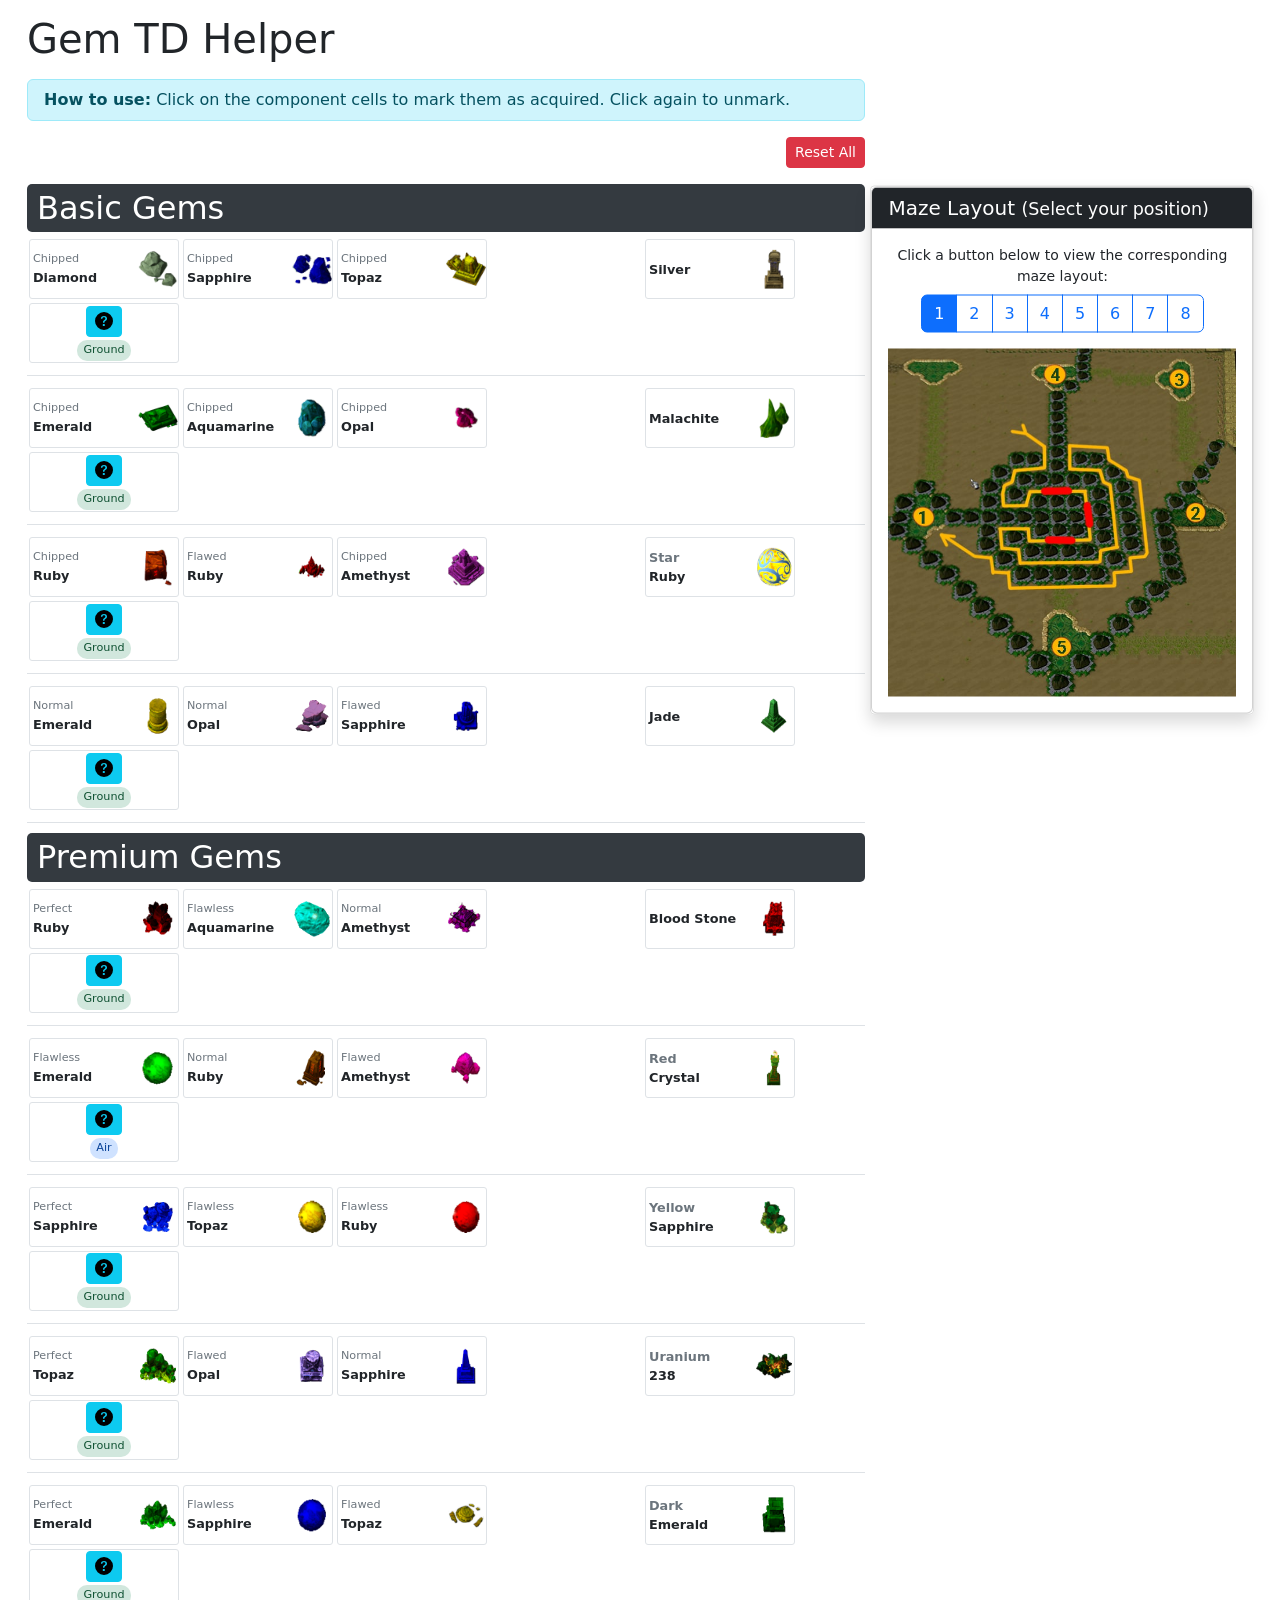
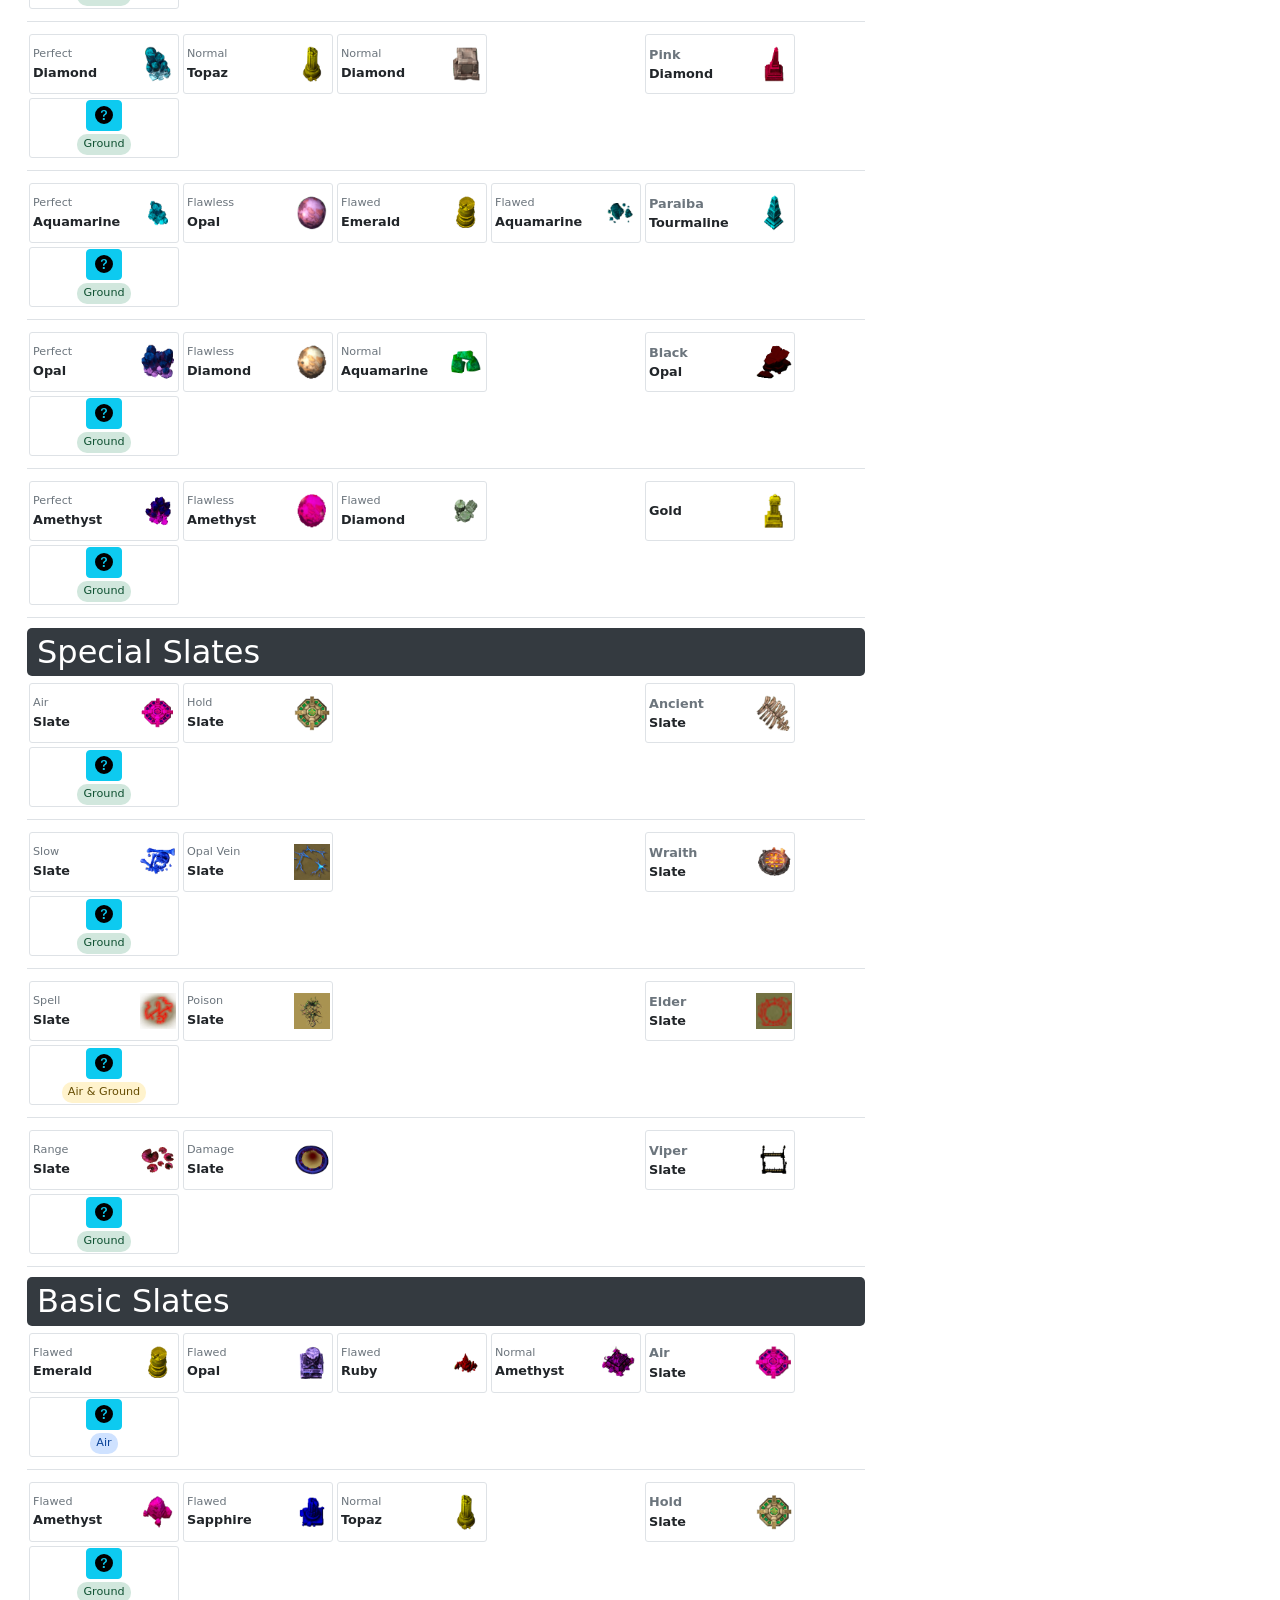
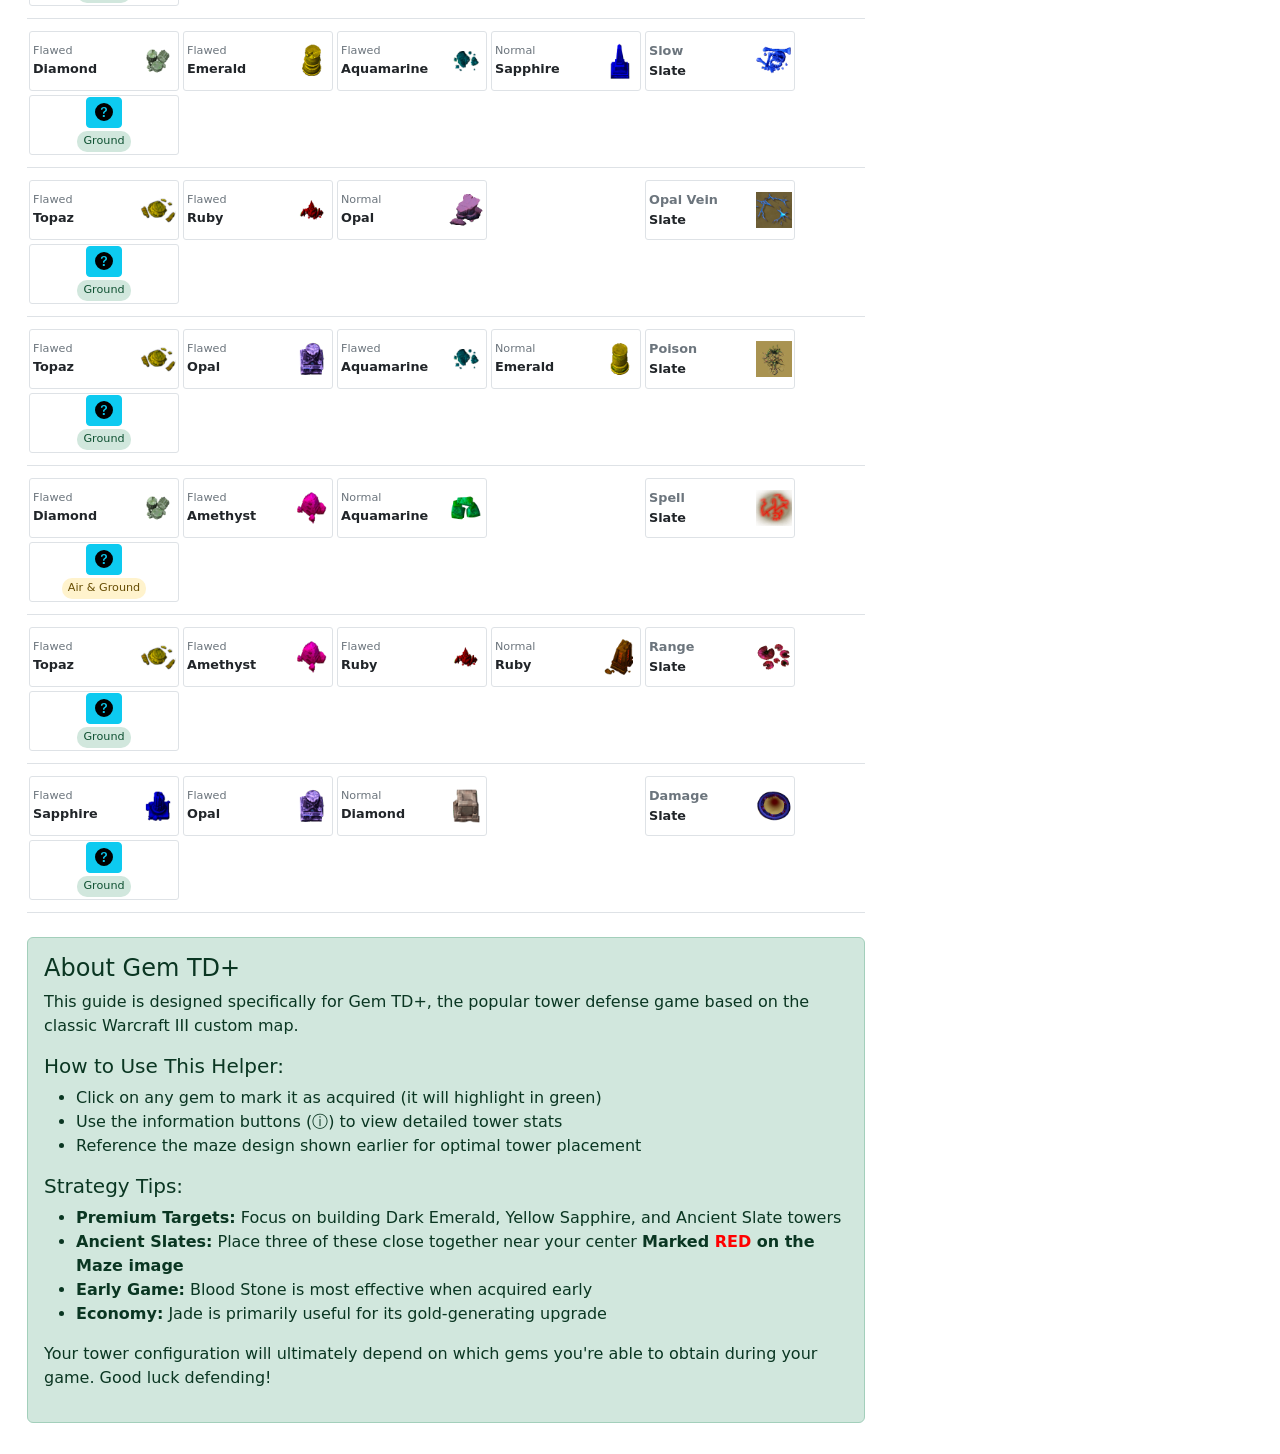
==== index.html @ ed201c2e "Version 0.1" ====
<!DOCTYPE html>
<html lang="en">
<head>
    <meta charset="UTF-8">
    <meta name="viewport" content="width=device-width, initial-scale=1.0">
    <title>Gem TD Helper</title>
    <link rel="apple-touch-icon" sizes="180x180" href="favicon/apple-touch-icon.png">
    <link rel="icon" type="image/png" sizes="32x32" href="favicon/favicon-32x32.png">
    <link rel="icon" type="image/png" sizes="16x16" href="favicon/favicon-16x16.png">
    <link rel="manifest" href="favicon/site.webmanifest">
    <meta name="description" content="Interactive helper for Gem TD+, the popular tower defense game. Track gems, plan combinations, and view tower stats.">
    <meta name="keywords" content="Gem TD+, Gem TD, Tower Defense, Warcraft III, Custom Map, Gem Combinations, TD Guide">
    <meta name="author" content="GEM TD Fan">
    <meta name="viewport" content="width=device-width, initial-scale=1.0">
    <meta http-equiv="X-UA-Compatible" content="IE=edge">
    <meta property="og:title" content="Gem TD+ Helper">
    <meta property="og:description" content="Interactive helper for tracking gems and tower combinations in Gem TD+">
    <meta property="og:type" content="website">
    <meta property="og:image" content="/inc/gem-td-thumbnail.jpg">
    <meta name="twitter:card" content="summary_large_image">
    <!-- Bootstrap 5 CSS -->
    <link href="inc/bootstrap.min.css" rel="stylesheet">
    <!-- Bootstrap Icons -->
    <style>
        body {
            padding: 15px;
        }
        
        .gem-cell {
            width: 150px;
            height: 60px;
            cursor: pointer;
            border: 1px solid #dee2e6;
            transition: all 0.2s;
            display: flex;
            padding: 0;
            align-items: center;
            border-radius: 3px;
            margin: 2px;
        }
        
        .gem-cell.acquired {
            background-color: rgba(40, 167, 69, 0.2);
            border-color: #28a745;
        }
        
        .gem-img {
            width: 40px;
            height: 40px;
            background-color: black;
            border-radius: 3px;
            display: flex;
            align-items: center;
            justify-content: center;
            margin-left: 3px;
            color: black;
            font-weight: bold;
            font-size: 0.7rem;
        }
        
        .gem-text {
            display: flex;
            flex-direction: column;
            flex: 1;
            padding-left: 3px;
        }
        
        .gem-quality {
            font-size: 0.7rem;
            color: #6c757d;
        }
        
        .gem-name {
            font-size: 0.8rem;
            font-weight: bold;
        }
        
        .result-gem .gem-quality,
        .result-gem .gem-name {
            font-size: 0.8rem;
            font-weight: bold;
        }
        
        .section-title {
            background-color: #343a40;
            color: white;
            padding: 5px 10px;
            margin-top: 10px;
            margin-bottom: 5px;
            border-radius: 5px;
        }
        
        .info-cell {
            width: 150px;
            height: 60px;
            display: flex;
            flex-direction: column;
            align-items: center;
            justify-content: center;
            margin: 2px;
            border: 1px solid #dee2e6;
            border-radius: 3px;
            padding: 0;
        }
        
        .tower-type {
            font-size: 0.7rem;
            padding: 2px 6px;
            border-radius: 10px;
            margin-top: 3px;
        }
        
        .type-air {
            background-color: #cfe2ff;
            color: #084298;
        }
        
        .type-ground {
            background-color: #d1e7dd;
            color: #0f5132;
        }
        
        .type-mixed {
            background-color: #fff3cd;
            color: #664d03;
        }
        
        /* Gem colors for images */
        .diamond-img { background-color: #b9f2ff; color: #000; }
        .ruby-img { background-color: #e0115f; }
        .sapphire-img { background-color: #0f52ba; }
        .emerald-img { background-color: #046307; }
        .topaz-img { background-color: #ffc87c; color: #000; }
        .opal-img { background-color: #a8c3bc; color: #000; }
        .aquamarine-img { background-color: #7fffd4; color: #000; }
        .amethyst-img { background-color: #9966cc; }
        
        /* Slate image colors */
        .air-slate-img { background-color: #87ceeb; color: #000; }
        .hold-slate-img { background-color: #8b4513; }
        .slow-slate-img { background-color: #4682b4; }
        .opal-vein-slate-img { background-color: #e6e6fa; color: #000; }
        .poison-slate-img { background-color: #556b2f; }
        .spell-slate-img { background-color: #9932cc; }
        .range-slate-img { background-color: #cd5c5c; }
        .damage-slate-img { background-color: #b22222; }
        .ancient-slate-img { background-color: #696969; }
        .wraith-slate-img { background-color: #483d8b; }
        .elder-slate-img { background-color: #8b008b; }
        .viper-slate-img { background-color: #006400; }
        
        /* Special gem image colors */
        .silver-img { background-color: #c0c0c0; color: #000; }
        .malachite-img { background-color: #0bda51; color: #000; }
        .star-ruby-img { background-color: #e0115f; }
        .jade-img { background-color: #00a36c; }
        .blood-stone-img { background-color: #800000; }
        .red-crystal-img { background-color: #ff0000; }
        .dark-emerald-img { background-color: #046307; }
        .yellow-sapphire-img { background-color: #ffc000; color: #000; }
        .pink-diamond-img { background-color: #ff69b4; color: #000; }
        .uranium-img { background-color: #35f361; color: #000; }
        .gold-img { background-color: #ffd700; color: #000; }
        .black-opal-img { background-color: #2d383a; }
        .paraiba-img { background-color: #42c0fb; color: #000; }

        .gem-row {
            margin-bottom: 10px;
            border-bottom: 1px solid #dee2e6;
            padding-bottom: 10px;
        }
        
        .gem-row:last-child {
            border-bottom: none;
        }
        
        .spacer {
            width: 150px;
            height: 60px;
            margin: 2px;
        }
        /* Style for the icon */
        .bi-question-circle-fill {
          display: inline-block;
          width: 1.3em;
          height: 1.3em;
          vertical-align: -0.3em;
          background-image: url('inc/bi-question-circle-fill.svg');
          background-repeat: no-repeat;
          background-position: center;
          background-size: contain;
        }
        
        /* Media queries for responsive layout */
        @media (min-width: 1200px) {
            #maze-container {
                position: fixed;
                right: 2%;
                top: 50%;
                transform: translateY(-50%);
                width: 30%;
                max-width: 650px;
                z-index: 100;
                box-shadow: 0 0.5rem 1rem rgba(0, 0, 0, 0.15);
                border: 1px solid rgba(0, 0, 0, 0.125);
                border-radius: 0.25rem;
            }
            
            .container-fluid {
                padding-right: 32%;
            }
        }

    </style>
</head>
<body>
    <div class="container-fluid">
        <h1 class="mb-3">Gem TD Helper</h1>
        
        <div class="row mb-3">
            <div class="col-12">
                <div class="alert alert-info py-2">
                    <strong>How to use:</strong> Click on the component cells to mark them as acquired. Click again to unmark.
                </div>
            </div>
            <div class="col-md-12 text-end">
                <button class="btn btn-danger btn-sm" id="resetAll">Reset All</button>
            </div>
        </div>
        
        <!-- Main content -->
        <div>
            <!-- Basic Gems -->
                <h2 class="section-title">Basic Gems</h2>
                
                <!-- Silver -->
                <div class="gem-row">
            <div class="d-flex flex-wrap">
                <!-- Chipped Diamond -->
                <div class="gem-cell" onclick="this.classList.toggle('acquired')">
                    <div class="gem-text">
                        <span class="gem-quality">Chipped</span>
                        <span class="gem-name">Diamond</span>
                    </div>
                    <div class="gem-img" style="background-color: white;">
                        <img src="img/chipped-diamond.png" alt="CD" style="width: 100%; height: 100%; object-fit: contain;">
                    </div>
                </div>
                
                <!-- Chipped Sapphire -->
                <div class="gem-cell" onclick="this.classList.toggle('acquired')">
                    <div class="gem-text">
                        <span class="gem-quality">Chipped</span>
                        <span class="gem-name">Sapphire</span>
                    </div>
                    <div class="gem-img" style="background-color: white;">
                        <img src="img/chipped-sapphire.png" alt="CS" style="width: 100%; height: 100%; object-fit: contain;">
                    </div>
                </div>
                
                <!-- Chipped Topaz -->
                <div class="gem-cell" onclick="this.classList.toggle('acquired')">
                    <div class="gem-text">
                        <span class="gem-quality">Chipped</span>
                        <span class="gem-name">Topaz</span>
                    </div>
                    <div class="gem-img" style="background-color: white;">
                        <img src="img/chipped-topaz.png" alt="CT" style="width: 100%; height: 100%; object-fit: contain;">
                    </div>
                </div>
                
                <!-- Spacer -->
                <div class="spacer"></div>

                <!-- Silver -->
                <div class="gem-cell result-gem" onclick="this.classList.toggle('acquired')">
                    <div class="gem-text">
                        <span class="gem-quality"></span>
                        <span class="gem-name">Silver</span>
                    </div>
                    <div class="gem-img" style="background-color: white;">
                        <img src="img/silver.png" alt="SILVER" style="width: 100%; height: 100%; object-fit: contain;">
                    </div>
                </div>
                
                <!-- Info -->
                <div class="info-cell">
                    <button type="button" class="btn btn-info btn-sm" data-bs-toggle="modal" data-bs-target="#infoModal" 
                        data-info="Damage: 20-21 | Cooldown: 1s | Splash damage with slows">
                        <i class="bi bi-question-circle-fill"></i>
                    </button>
                    <span class="tower-type type-ground">Ground</span>
                </div>
            </div>
        </div>
        
        <!-- Malachite -->
        <div class="gem-row">
            <div class="d-flex flex-wrap">
                <!-- Chipped Emerald -->
                <div class="gem-cell" onclick="this.classList.toggle('acquired')">
                    <div class="gem-text">
                        <span class="gem-quality">Chipped</span>
                        <span class="gem-name">Emerald</span>
                    </div>
                    <div class="gem-img" style="background-color: white;">
                        <img src="img/chipped-emerald.png" alt="CE" style="width: 100%; height: 100%; object-fit: contain;">
                    </div>
                </div>
                
                <!-- Chipped Aquamarine -->
                <div class="gem-cell" onclick="this.classList.toggle('acquired')">
                    <div class="gem-text">
                        <span class="gem-quality">Chipped</span>
                        <span class="gem-name">Aquamarine</span>
                    </div>
                    <div class="gem-img" style="background-color: white;">
                        <img src="img/chipped-aquamarine.png" alt="CA" style="width: 100%; height: 100%; object-fit: contain;">
                    </div>
                </div>
                
                <!-- Chipped Opal -->
                <div class="gem-cell" onclick="this.classList.toggle('acquired')">
                    <div class="gem-text">
                        <span class="gem-quality">Chipped</span>
                        <span class="gem-name">Opal</span>
                    </div>
                    <div class="gem-img" style="background-color: white;">
                        <img src="img/chipped-opal.png" alt="CO" style="width: 100%; height: 100%; object-fit: contain;">
                    </div>
                </div>
                
                <!-- Spacer -->
                <div class="spacer"></div>
                
                <!-- Malachite -->
                <div class="gem-cell result-gem" onclick="this.classList.toggle('acquired')">
                    <div class="gem-text">
                        <span class="gem-quality"></span>
                        <span class="gem-name">Malachite</span>
                    </div>
                    <div class="gem-img" style="background-color: white;">
                        <img src="img/malachite.png" alt="MAL" style="width: 100%; height: 100%; object-fit: contain;">
                    </div>
                </div>
                
                <!-- Info -->
                <div class="info-cell">
                    <button type="button" class="btn btn-info btn-sm" data-bs-toggle="modal" data-bs-target="#infoModal" 
                        data-info="Damage: 6 | Cooldown: 0.5s | Can attack 3 targets at 750 range">
                        <i class="bi bi-question-circle-fill"></i>
                    </button>
                    <span class="tower-type type-ground">Ground</span>
                </div>
            </div>
        </div>
        
        <!-- Star Ruby -->
        <div class="gem-row">
            <div class="d-flex flex-wrap">
                <!-- Chipped Ruby -->
                <div class="gem-cell" onclick="this.classList.toggle('acquired')">
                    <div class="gem-text">
                        <span class="gem-quality">Chipped</span>
                        <span class="gem-name">Ruby</span>
                    </div>
                    <div class="gem-img" style="background-color: white;">
                        <img src="img/chipped-ruby.png" alt="CR" style="width: 100%; height: 100%; object-fit: contain;">
                    </div>
                </div>
                
                <!-- Flawed Ruby -->
                <div class="gem-cell" onclick="this.classList.toggle('acquired')">
                    <div class="gem-text">
                        <span class="gem-quality">Flawed</span>
                        <span class="gem-name">Ruby</span>
                    </div>
                    <div class="gem-img" style="background-color: white;">
                        <img src="img/flawed-ruby.png" alt="FR" style="width: 100%; height: 100%; object-fit: contain;">
                    </div>
                </div>
                
                <!-- Chipped Amethyst -->
                <div class="gem-cell" onclick="this.classList.toggle('acquired')">
                    <div class="gem-text">
                        <span class="gem-quality">Chipped</span>
                        <span class="gem-name">Amethyst</span>
                    </div>
                    <div class="gem-img" style="background-color: white;">
                        <img src="img/chipped-amethyst.png" alt="CA" style="width: 100%; height: 100%; object-fit: contain;">
                    </div>
                </div>
                
                <!-- Spacer -->
                <div class="spacer"></div>
                
                <!-- Star Ruby -->
                <div class="gem-cell result-gem" onclick="this.classList.toggle('acquired')">
                    <div class="gem-text">
                        <span class="gem-quality">Star</span>
                        <span class="gem-name">Ruby</span>
                    </div>
                    <div class="gem-img" style="background-color: white;">
                        <img src="img/star-ruby.png" alt="SR" style="width: 100%; height: 100%; object-fit: contain;">
                    </div>
                </div>
                
                <!-- Info -->
                <div class="info-cell">
                    <button type="button" class="btn btn-info btn-sm" data-bs-toggle="modal" data-bs-target="#infoModal" 
                        data-info="Damage: 0 | Cooldown: 0s | 40 damage per second to enemies nearby">
                        <i class="bi bi-question-circle-fill"></i>
                    </button>
                    <span class="tower-type type-ground">Ground</span>
                </div>
            </div>
        </div>
        
        <!-- Jade -->
        <div class="gem-row">
            <div class="d-flex flex-wrap">
                <!-- Normal Emerald -->
                <div class="gem-cell" onclick="this.classList.toggle('acquired')">
                    <div class="gem-text">
                        <span class="gem-quality">Normal</span>
                        <span class="gem-name">Emerald</span>
                    </div>
                    <div class="gem-img" style="background-color: white;">
                        <img src="img/normal-emerald.png" alt="NE" style="width: 100%; height: 100%; object-fit: contain;">
                    </div>
                </div>
                
                <!-- Normal Opal -->
                <div class="gem-cell" onclick="this.classList.toggle('acquired')">
                    <div class="gem-text">
                        <span class="gem-quality">Normal</span>
                        <span class="gem-name">Opal</span>
                    </div>
                    <div class="gem-img" style="background-color: white;">
                        <img src="img/normal-opal.png" alt="NO" style="width: 90%; height: 90%; object-fit: contain;">
                    </div>
                </div>
                
                <!-- Flawed Sapphire -->
                <div class="gem-cell" onclick="this.classList.toggle('acquired')">
                    <div class="gem-text">
                        <span class="gem-quality">Flawed</span>
                        <span class="gem-name">Sapphire</span>
                    </div>
                    <div class="gem-img" style="background-color: white;">
                        <img src="img/flawed-sapphire.png" alt="FS" style="width: 90%; height: 90%; object-fit: contain;">
                    </div>
                </div>
                
                <!-- Spacer -->
                <div class="spacer"></div>
                
                <!-- Jade -->
                <div class="gem-cell result-gem" onclick="this.classList.toggle('acquired')">
                    <div class="gem-text">
                        <span class="gem-quality"></span>
                        <span class="gem-name">Jade</span>
                    </div>
                    <div class="gem-img" style="background-color: white;">
                        <img src="img/jade.png" alt="JADE" style="width: 90%; height: 90%; object-fit: contain;">
                    </div>
                </div>
                
                <!-- Info -->
                <div class="info-cell">
                    <button type="button" class="btn btn-info btn-sm" data-bs-toggle="modal" data-bs-target="#infoModal" 
                        data-info="Damage: 30-35 | Cooldown: 0.5s | 50% slow poison over 2 seconds">
                        <i class="bi bi-question-circle-fill"></i>
                    </button>
                    <span class="tower-type type-ground">Ground</span>
                </div>
            </div>
        </div>
        
        <!-- Premium Gems -->
        <h2 class="section-title">Premium Gems</h2>
        
        <!-- Blood Stone -->
        <div class="gem-row">
            <div class="d-flex flex-wrap">
                <!-- Perfect Ruby -->
                <div class="gem-cell" onclick="this.classList.toggle('acquired')">
                    <div class="gem-text">
                        <span class="gem-quality">Perfect</span>
                        <span class="gem-name">Ruby</span>
                    </div>
                    <div class="gem-img" style="background-color: white;">
                        <img src="img/perfect-ruby.png" alt="PR" style="width: 90%; height: 90%; object-fit: contain;">
                    </div>
                </div>
                
                <!-- Flawless Aquamarine -->
                <div class="gem-cell" onclick="this.classList.toggle('acquired')">
                    <div class="gem-text">
                        <span class="gem-quality">Flawless</span>
                        <span class="gem-name">Aquamarine</span>
                    </div>
                    <div class="gem-img" style="background-color: white;">
                        <img src="img/flawless-aquamarine.png" alt="FLA" style="width: 90%; height: 90%; object-fit: contain;">
                    </div>
                </div>
                
                <!-- Normal Amethyst -->
                <div class="gem-cell" onclick="this.classList.toggle('acquired')">
                    <div class="gem-text">
                        <span class="gem-quality">Normal</span>
                        <span class="gem-name">Amethyst</span>
                    </div>
                    <div class="gem-img" style="background-color: white;">
                        <img src="img/normal-amethyst.png" alt="NA" style="width: 90%; height: 90%; object-fit: contain;">
                    </div>
                </div>
                
                <!-- Spacer -->
                <div class="spacer"></div>
                
                <!-- Blood Stone -->
                <div class="gem-cell result-gem" onclick="this.classList.toggle('acquired')">
                    <div class="gem-text">
                        <span class="gem-quality"></span>
                        <span class="gem-name">Blood Stone</span>
                    </div>
                    <div class="gem-img" style="background-color: white;">
                        <img src="img/blood-stone.png" alt="BS" style="width: 90%; height: 90%; object-fit: contain;">
                    </div>
                </div>
                
                <!-- Info -->
                <div class="info-cell">
                    <button type="button" class="btn btn-info btn-sm" data-bs-toggle="modal" data-bs-target="#infoModal" 
                        data-info="Damage: 115 | Cooldown: 1.5s | Splash damage and 60 DPS immolation">
                        <i class="bi bi-question-circle-fill"></i>
                    </button>
                    <span class="tower-type type-ground">Ground</span>
                </div>
            </div>
        </div>
        
        <!-- Red Crystal -->
        <div class="gem-row">
            <div class="d-flex flex-wrap">
                <!-- Flawless Emerald -->
                <div class="gem-cell" onclick="this.classList.toggle('acquired')">
                    <div class="gem-text">
                        <span class="gem-quality">Flawless</span>
                        <span class="gem-name">Emerald</span>
                    </div>
                    <div class="gem-img" style="background-color: white;">
                        <img src="img/flawless-emerald.png" alt="FLE" style="width: 90%; height: 90%; object-fit: contain;">
                    </div>
                </div>
                
                <!-- Normal Ruby -->
                <div class="gem-cell" onclick="this.classList.toggle('acquired')">
                    <div class="gem-text">
                        <span class="gem-quality">Normal</span>
                        <span class="gem-name">Ruby</span>
                    </div>
                    <div class="gem-img" style="background-color: white;">
                        <img src="img/normal-ruby.png" alt="NR" style="width: 90%; height: 90%; object-fit: contain;">
                    </div>
                </div>
                
                <!-- Flawed Amethyst -->
                <div class="gem-cell" onclick="this.classList.toggle('acquired')">
                    <div class="gem-text">
                        <span class="gem-quality">Flawed</span>
                        <span class="gem-name">Amethyst</span>
                    </div>
                    <div class="gem-img" style="background-color: white;">
                        <img src="img/flawed-amethyst.png" alt="FA" style="width: 90%; height: 90%; object-fit: contain;">
                    </div>
                </div>
                
                <!-- Spacer -->
                <div class="spacer"></div>
                
                <!-- Red Crystal -->
                <div class="gem-cell result-gem" onclick="this.classList.toggle('acquired')">
                    <div class="gem-text">
                        <span class="gem-quality">Red</span>
                        <span class="gem-name">Crystal</span>
                    </div>
                    <div class="gem-img" style="background-color: white;">
                        <img src="img/red-crystal.png" alt="RC" style="width: 90%; height: 90%; object-fit: contain;">
                    </div>
                </div>
                
                <!-- Info -->
                <div class="info-cell">
                    <button type="button" class="btn btn-info btn-sm" data-bs-toggle="modal" data-bs-target="#infoModal" 
                        data-info="Damage: 50-75 | Cooldown: 0.8s | -4 armor aura to air units. Air only.">
                        <i class="bi bi-question-circle-fill"></i>
                    </button>
                    <span class="tower-type type-air">Air</span>
                </div>
            </div>
        </div>
        
        <!-- Yellow Sapphire -->
        <div class="gem-row">
            <div class="d-flex flex-wrap">
                <!-- Perfect Sapphire -->
                <div class="gem-cell" onclick="this.classList.toggle('acquired')">
                    <div class="gem-text">
                        <span class="gem-quality">Perfect</span>
                        <span class="gem-name">Sapphire</span>
                    </div>
                    <div class="gem-img" style="background-color: white;">
                        <img src="img/perfect-sapphire.png" alt="PS" style="width: 90%; height: 90%; object-fit: contain;">
                    </div>
                </div>
                
                <!-- Flawless Topaz -->
                <div class="gem-cell" onclick="this.classList.toggle('acquired')">
                    <div class="gem-text">
                        <span class="gem-quality">Flawless</span>
                        <span class="gem-name">Topaz</span>
                    </div>
                    <div class="gem-img" style="background-color: white;">
                        <img src="img/flawless-topaz.png" alt="FLT" style="width: 90%; height: 90%; object-fit: contain;">
                    </div>
                </div>
                
                <!-- Flawless Ruby -->
                <div class="gem-cell" onclick="this.classList.toggle('acquired')">
                    <div class="gem-text">
                        <span class="gem-quality">Flawless</span>
                        <span class="gem-name">Ruby</span>
                    </div>
                    <div class="gem-img" style="background-color: white;">
                        <img src="img/flawless-ruby.png" alt="FLR" style="width: 90%; height: 90%; object-fit: contain;">
                    </div>
                </div>
                
                <!-- Spacer -->
                <div class="spacer"></div>
                
                <!-- Yellow Sapphire -->
                <div class="gem-cell result-gem" onclick="this.classList.toggle('acquired')">
                    <div class="gem-text">
                        <span class="gem-quality">Yellow</span>
                        <span class="gem-name">Sapphire</span>
                    </div>
                    <div class="gem-img" style="background-color: white;">
                        <img src="img/yellow-sapphire.png" alt="YS" style="width: 90%; height: 90%; object-fit: contain;">
                    </div>
                </div>
                
                <!-- Info -->
                <div class="info-cell">
                    <button type="button" class="btn btn-info btn-sm" data-bs-toggle="modal" data-bs-target="#infoModal" 
                        data-info="Damage: 100 | Cooldown: 1s | 400 Splash damage with slows">
                        <i class="bi bi-question-circle-fill"></i>
                    </button>
                    <span class="tower-type type-ground">Ground</span>
                </div>
            </div>
        </div>
        
        <!-- Uranium 238 -->
        <div class="gem-row">
            <div class="d-flex flex-wrap">
                <!-- Perfect Topaz -->
                <div class="gem-cell" onclick="this.classList.toggle('acquired')">
                    <div class="gem-text">
                        <span class="gem-quality">Perfect</span>
                        <span class="gem-name">Topaz</span>
                    </div>
                    <div class="gem-img" style="background-color: white;">
                        <img src="img/perfect-topaz.png" alt="PT" style="width: 90%; height: 90%; object-fit: contain;">
                    </div>
                </div>
                
                <!-- Flawed Opal -->
                <div class="gem-cell" onclick="this.classList.toggle('acquired')">
                    <div class="gem-text">
                        <span class="gem-quality">Flawed</span>
                        <span class="gem-name">Opal</span>
                    </div>
                    <div class="gem-img" style="background-color: white;">
                        <img src="img/flawed-opal.png" alt="FO" style="width: 90%; height: 90%; object-fit: contain;">
                    </div>
                </div>
                
                <!-- Normal Sapphire -->
                <div class="gem-cell" onclick="this.classList.toggle('acquired')">
                    <div class="gem-text">
                        <span class="gem-quality">Normal</span>
                        <span class="gem-name">Sapphire</span>
                    </div>
                    <div class="gem-img" style="background-color: white;">
                        <img src="img/normal-sapphire.png" alt="NS" style="width: 90%; height: 90%; object-fit: contain;">
                    </div>
                </div>
                
                <!-- Spacer -->
                <div class="spacer"></div>
                
                <!-- Uranium 238 -->
                <div class="gem-cell result-gem" onclick="this.classList.toggle('acquired')">
                    <div class="gem-text">
                        <span class="gem-quality">Uranium</span>
                        <span class="gem-name">238</span>
                    </div>
                    <div class="gem-img" style="background-color: white;">
                        <img src="img/uranium-238.png" alt="U238" style="width: 90%; height: 90%; object-fit: contain;">
                    </div>
                </div>
                
                <!-- Info -->
                <div class="info-cell">
                    <button type="button" class="btn btn-info btn-sm" data-bs-toggle="modal" data-bs-target="#infoModal" 
                        data-info="Damage: 0 | Cooldown: 0s | 200 DPS and 50% slows within 500 range">
                        <i class="bi bi-question-circle-fill"></i>
                    </button>
                    <span class="tower-type type-ground">Ground</span>
                </div>
            </div>
        </div>
        
        <!-- Dark Emerald -->
        <div class="gem-row">
            <div class="d-flex flex-wrap">
                <!-- Perfect Emerald -->
                <div class="gem-cell" onclick="this.classList.toggle('acquired')">
                    <div class="gem-text">
                        <span class="gem-quality">Perfect</span>
                        <span class="gem-name">Emerald</span>
                    </div>
                    <div class="gem-img" style="background-color: white;">
                        <img src="img/perfect-emerald.png" alt="PE" style="width: 90%; height: 90%; object-fit: contain;">
                    </div>
                </div>
                
                <!-- Flawless Sapphire -->
                <div class="gem-cell" onclick="this.classList.toggle('acquired')">
                    <div class="gem-text">
                        <span class="gem-quality">Flawless</span>
                        <span class="gem-name">Sapphire</span>
                    </div>
                    <div class="gem-img" style="background-color: white;">
                        <img src="img/flawless-sapphire.png" alt="FLS" style="width: 90%; height: 90%; object-fit: contain;">
                    </div>
                </div>
                
                <!-- Flawed Topaz -->
                <div class="gem-cell" onclick="this.classList.toggle('acquired')">
                    <div class="gem-text">
                        <span class="gem-quality">Flawed</span>
                        <span class="gem-name">Topaz</span>
                    </div>
                    <div class="gem-img" style="background-color: white;">
                        <img src="img/flawed-topaz.png" alt="FT" style="width: 90%; height: 90%; object-fit: contain;">
                    </div>
                </div>
                
                <!-- Spacer -->
                <div class="spacer"></div>
                
                <!-- Dark Emerald -->
                <div class="gem-cell result-gem" onclick="this.classList.toggle('acquired')">
                    <div class="gem-text">
                        <span class="gem-quality">Dark</span>
                        <span class="gem-name">Emerald</span>
                    </div>
                    <div class="gem-img" style="background-color: white;">
                        <img src="img/dark-emerald.png" alt="DE" style="width: 90%; height: 90%; object-fit: contain;">
                    </div>
                </div>
                
                <!-- Info -->
                <div class="info-cell">
                    <button type="button" class="btn btn-info btn-sm" data-bs-toggle="modal" data-bs-target="#infoModal" 
                        data-info="Damage: 90-150 | Cooldown: 0.8s | 10% chance to stun for 1.5 seconds">
                        <i class="bi bi-question-circle-fill"></i>
                    </button>
                    <span class="tower-type type-ground">Ground</span>
                </div>
            </div>
        </div>
        
        <!-- Pink Diamond -->
        <div class="gem-row">
            <div class="d-flex flex-wrap">
                <!-- Perfect Diamond -->
                <div class="gem-cell" onclick="this.classList.toggle('acquired')">
                    <div class="gem-text">
                        <span class="gem-quality">Perfect</span>
                        <span class="gem-name">Diamond</span>
                    </div>
                    <div class="gem-img" style="background-color: white;">
                        <img src="img/perfect-diamond.png" alt="PD" style="width: 90%; height: 90%; object-fit: contain;">
                    </div>
                </div>
                
                <!-- Normal Topaz -->
                <div class="gem-cell" onclick="this.classList.toggle('acquired')">
                    <div class="gem-text">
                        <span class="gem-quality">Normal</span>
                        <span class="gem-name">Topaz</span>
                    </div>
                    <div class="gem-img" style="background-color: white;">
                        <img src="img/normal-topaz.png" alt="NT" style="width: 90%; height: 90%; object-fit: contain;">
                    </div>
                </div>
                
                <!-- Normal Diamond -->
                <div class="gem-cell" onclick="this.classList.toggle('acquired')">
                    <div class="gem-text">
                        <span class="gem-quality">Normal</span>
                        <span class="gem-name">Diamond</span>
                    </div>
                    <div class="gem-img" style="background-color: white;">
                        <img src="img/normal-diamond.png" alt="ND" style="width: 90%; height: 90%; object-fit: contain;">
                    </div>
                </div>
                
                <!-- Spacer -->
                <div class="spacer"></div>
                
                <!-- Pink Diamond -->
                <div class="gem-cell result-gem" onclick="this.classList.toggle('acquired')">
                    <div class="gem-text">
                        <span class="gem-quality">Pink</span>
                        <span class="gem-name">Diamond</span>
                    </div>
                    <div class="gem-img" style="background-color: white;">
                        <img src="img/pink-diamond.png" alt="PD" style="width: 90%; height: 90%; object-fit: contain;">
                    </div>
                </div>
                
                <!-- Info -->
                <div class="info-cell">
                    <button type="button" class="btn btn-info btn-sm" data-bs-toggle="modal" data-bs-target="#infoModal" 
                        data-info="Damage: 150-175 | Cooldown: 0.75s | 10% chance for 5x damage. Ground only.">
                        <i class="bi bi-question-circle-fill"></i>
                    </button>
                    <span class="tower-type type-ground">Ground</span>
                </div>
            </div>
        </div>
        
        <!-- Paraiba Tourmaline -->
        <div class="gem-row">
            <div class="d-flex flex-wrap">
                <!-- Perfect Aquamarine -->
                <div class="gem-cell" onclick="this.classList.toggle('acquired')">
                    <div class="gem-text">
                        <span class="gem-quality">Perfect</span>
                        <span class="gem-name">Aquamarine</span>
                    </div>
                    <div class="gem-img" style="background-color: white;">
                        <img src="img/perfect-aquamarine.png" alt="PA" style="width: 90%; height: 90%; object-fit: contain;">
                    </div>
                </div>
                
                <!-- Flawless Opal -->
                <div class="gem-cell" onclick="this.classList.toggle('acquired')">
                    <div class="gem-text">
                        <span class="gem-quality">Flawless</span>
                        <span class="gem-name">Opal</span>
                    </div>
                    <div class="gem-img" style="background-color: white;">
                        <img src="img/flawless-opal.png" alt="FLO" style="width: 90%; height: 90%; object-fit: contain;">
                    </div>
                </div>
                
                <!-- Flawed Emerald -->
                <div class="gem-cell" onclick="this.classList.toggle('acquired')">
                    <div class="gem-text">
                        <span class="gem-quality">Flawed</span>
                        <span class="gem-name">Emerald</span>
                    </div>
                    <div class="gem-img" style="background-color: white;">
                        <img src="img/flawed-emerald.png" alt="FE" style="width: 90%; height: 90%; object-fit: contain;">
                    </div>
                </div>
                
                <!-- Flawed Aquamarine -->
                <div class="gem-cell" onclick="this.classList.toggle('acquired')">
                    <div class="gem-text">
                        <span class="gem-quality">Flawed</span>
                        <span class="gem-name">Aquamarine</span>
                    </div>
                    <div class="gem-img" style="background-color: white;">
                        <img src="img/flawed-aquamarine.png" alt="FA" style="width: 90%; height: 90%; object-fit: contain;">
                    </div>
                </div>
                
                <!-- Paraiba Tourmaline -->
                <div class="gem-cell result-gem" onclick="this.classList.toggle('acquired')">
                    <div class="gem-text">
                        <span class="gem-quality">Paraiba</span>
                        <span class="gem-name">Tourmaline</span>
                    </div>
                    <div class="gem-img" style="background-color: white;">
                        <img src="img/paraiba-tourmaline.png" alt="PT" style="width: 90%; height: 90%; object-fit: contain;">
                    </div>
                </div>
                
                <!-- Info -->
                <div class="info-cell">
                    <button type="button" class="btn btn-info btn-sm" data-bs-toggle="modal" data-bs-target="#infoModal" 
                        data-info="Damage: 10-400 | Cooldown: 0.75s | -4 armor to ground units, 20% frost nova">
                        <i class="bi bi-question-circle-fill"></i>
                    </button>
                    <span class="tower-type type-ground">Ground</span>
                </div>
            </div>
        </div>
        
        <!-- Black Opal -->
        <div class="gem-row">
            <div class="d-flex flex-wrap">
                <!-- Perfect Opal -->
                <div class="gem-cell" onclick="this.classList.toggle('acquired')">
                    <div class="gem-text">
                        <span class="gem-quality">Perfect</span>
                        <span class="gem-name">Opal</span>
                    </div>
                    <div class="gem-img" style="background-color: white;">
                        <img src="img/perfect-opal.png" alt="PO" style="width: 90%; height: 90%; object-fit: contain;">
                    </div>
                </div>
                
                <!-- Flawless Diamond -->
                <div class="gem-cell" onclick="this.classList.toggle('acquired')">
                    <div class="gem-text">
                        <span class="gem-quality">Flawless</span>
                        <span class="gem-name">Diamond</span>
                    </div>
                    <div class="gem-img" style="background-color: white;">
                        <img src="img/flawless-diamond.png" alt="FLD" style="width: 90%; height: 90%; object-fit: contain;">
                    </div>
                </div>
                
                <!-- Normal Aquamarine -->
                <div class="gem-cell" onclick="this.classList.toggle('acquired')">
                    <div class="gem-text">
                        <span class="gem-quality">Normal</span>
                        <span class="gem-name">Aquamarine</span>
                    </div>
                    <div class="gem-img" style="background-color: white;">
                        <img src="img/normal-aquamarine.png" alt="NA" style="width: 90%; height: 90%; object-fit: contain;">
                    </div>
                </div>
                
                <!-- Spacer -->
                <div class="spacer"></div>
                
                <!-- Black Opal -->
                <div class="gem-cell result-gem" onclick="this.classList.toggle('acquired')">
                    <div class="gem-text">
                        <span class="gem-quality">Black</span>
                        <span class="gem-name">Opal</span>
                    </div>
                    <div class="gem-img" style="background-color: white;">
                        <img src="img/black-opal.png" alt="BO" style="width: 90%; height: 90%; object-fit: contain;">
                    </div>
                </div>
                
                <!-- Info -->
                <div class="info-cell">
                    <button type="button" class="btn btn-info btn-sm" data-bs-toggle="modal" data-bs-target="#infoModal" 
                        data-info="Damage: 25 | Cooldown: 1s | 30% damage aura with 1000 range">
                        <i class="bi bi-question-circle-fill"></i>
                    </button>
                    <span class="tower-type type-ground">Ground</span>
                </div>
            </div>
        </div>
        
        <!-- Gold -->
        <div class="gem-row">
            <div class="d-flex flex-wrap">
                <!-- Perfect Amethyst -->
                <div class="gem-cell" onclick="this.classList.toggle('acquired')">
                    <div class="gem-text">
                        <span class="gem-quality">Perfect</span>
                        <span class="gem-name">Amethyst</span>
                    </div>
                    <div class="gem-img" style="background-color: white;">
                        <img src="img/perfect-amethyst.png" alt="PA" style="width: 90%; height: 90%; object-fit: contain;">
                    </div>
                </div>
                
                <!-- Flawless Amethyst -->
                <div class="gem-cell" onclick="this.classList.toggle('acquired')">
                    <div class="gem-text">
                        <span class="gem-quality">Flawless</span>
                        <span class="gem-name">Amethyst</span>
                    </div>
                    <div class="gem-img" style="background-color: white;">
                        <img src="img/flawless-amethyst.png" alt="FLA" style="width: 90%; height: 90%; object-fit: contain;">
                    </div>
                </div>
                
                <!-- Flawed Diamond -->
                <div class="gem-cell" onclick="this.classList.toggle('acquired')">
                    <div class="gem-text">
                        <span class="gem-quality">Flawed</span>
                        <span class="gem-name">Diamond</span>
                    </div>
                    <div class="gem-img" style="background-color: white;">
                        <img src="img/flawed-diamond.png" alt="FD" style="width: 90%; height: 90%; object-fit: contain;">
                    </div>
                </div>
                
                <!-- Spacer -->
                <div class="spacer"></div>
                
                <!-- Gold -->
                <div class="gem-cell result-gem" onclick="this.classList.toggle('acquired')">
                    <div class="gem-text">
                        <span class="gem-quality"></span>
                        <span class="gem-name">Gold</span>
                    </div>
                    <div class="gem-img" style="background-color: white;">
                        <img src="img/gold.png" alt="GOLD" style="width: 90%; height: 90%; object-fit: contain;">
                    </div>
                </div>
                
                <!-- Info -->
                <div class="info-cell">
                    <button type="button" class="btn btn-info btn-sm" data-bs-toggle="modal" data-bs-target="#infoModal" 
                        data-info="Damage: 160-190 | Cooldown: 1s | 25% chance for 2x damage, -5 armor">
                        <i class="bi bi-question-circle-fill"></i>
                    </button>
                    <span class="tower-type type-ground">Ground</span>
                </div>
            </div>
        </div>

        <!-- Special Slates -->
        <h2 class="section-title">Special Slates</h2>
        
        <!-- Ancient Slate -->
        <div class="gem-row">
            <div class="d-flex flex-wrap">
                <!-- Air Slate -->
                <div class="gem-cell" onclick="this.classList.toggle('acquired')">
                    <div class="gem-text">
                        <span class="gem-quality">Air</span>
                        <span class="gem-name">Slate</span>
                    </div>
                    <div class="gem-img" style="background-color: white;">
                        <img src="img/air-slate.png" alt="AS" style="width: 90%; height: 90%; object-fit: contain;">
                    </div>
                </div>
                
                <!-- Hold Slate -->
                <div class="gem-cell" onclick="this.classList.toggle('acquired')">
                    <div class="gem-text">
                        <span class="gem-quality">Hold</span>
                        <span class="gem-name">Slate</span>
                    </div>
                    <div class="gem-img" style="background-color: white;">
                        <img src="img/hold-slate.png" alt="HS" style="width: 90%; height: 90%; object-fit: contain;">
                    </div>
                </div>
                
                <!-- Spacer -->
                <div class="spacer"></div>
                
                <!-- Spacer -->
                <div class="spacer"></div>
                
                <!-- Ancient Slate -->
                <div class="gem-cell result-gem" onclick="this.classList.toggle('acquired')">
                    <div class="gem-text">
                        <span class="gem-quality">Ancient</span>
                        <span class="gem-name">Slate</span>
                    </div>
                    <div class="gem-img" style="background-color: white;">
                        <img src="img/ancient-slate.png" alt="ANC" style="width: 90%; height: 90%; object-fit: contain;">
                    </div>
                </div>
                
                <!-- Info -->
                <div class="info-cell">
                    <button type="button" class="btn btn-info btn-sm" data-bs-toggle="modal" data-bs-target="#infoModal" 
                        data-info="Damage: (kills × 5-120) + (lvl × 50) | Cooldown: 2.5s | Holds units for 2.5s, -12 armor">
                        <i class="bi bi-question-circle-fill"></i>
                    </button>
                    <span class="tower-type type-ground">Ground</span>
                </div>
            </div>
        </div>
        
        <!-- Wraith Slate -->
        <div class="gem-row">
            <div class="d-flex flex-wrap">
                <!-- Slow Slate -->
                <div class="gem-cell" onclick="this.classList.toggle('acquired')">
                    <div class="gem-text">
                        <span class="gem-quality">Slow</span>
                        <span class="gem-name">Slate</span>
                    </div>
                    <div class="gem-img" style="background-color: white;">
                        <img src="img/slow-slate.png" alt="SS" style="width: 90%; height: 90%; object-fit: contain;">
                    </div>
                </div>
                
                <!-- Opal Vein Slate -->
                <div class="gem-cell" onclick="this.classList.toggle('acquired')">
                    <div class="gem-text">
                        <span class="gem-quality">Opal Vein</span>
                        <span class="gem-name">Slate</span>
                    </div>
                    <div class="gem-img" style="background-color: white;">
                        <img src="img/opal-vein-slate.png" alt="OVS" style="width: 90%; height: 90%; object-fit: contain;">
                    </div>
                </div>
                
                <!-- Spacer -->
                <div class="spacer"></div>
                
                <!-- Spacer -->
                <div class="spacer"></div>
                
                <!-- Wraith Slate -->
                <div class="gem-cell result-gem" onclick="this.classList.toggle('acquired')">
                    <div class="gem-text">
                        <span class="gem-quality">Wraith</span>
                        <span class="gem-name">Slate</span>
                    </div>
                    <div class="gem-img" style="background-color: white;">
                        <img src="img/wraith-slate.png" alt="WS" style="width: 90%; height: 90%; object-fit: contain;">
                    </div>
                </div>
                
                <!-- Info -->
                <div class="info-cell">
                    <button type="button" class="btn btn-info btn-sm" data-bs-toggle="modal" data-bs-target="#infoModal" 
                        data-info="Damage: 200 | Cooldown: 0.3s | 10% speed aura, stacking 35 damage per hit">
                        <i class="bi bi-question-circle-fill"></i>
                    </button>
                    <span class="tower-type type-ground">Ground</span>
                </div>
            </div>
        </div>
        
        <!-- Elder Slate -->
        <div class="gem-row">
            <div class="d-flex flex-wrap">
                <!-- Spell Slate -->
                <div class="gem-cell" onclick="this.classList.toggle('acquired')">
                    <div class="gem-text">
                        <span class="gem-quality">Spell</span>
                        <span class="gem-name">Slate</span>
                    </div>
                    <div class="gem-img" style="background-color: white;">
                        <img src="img/spell-slate.png" alt="SS" style="width: 90%; height: 90%; object-fit: contain;">
                    </div>
                </div>
                
                <!-- Poison Slate -->
                <div class="gem-cell" onclick="this.classList.toggle('acquired')">
                    <div class="gem-text">
                        <span class="gem-quality">Poison</span>
                        <span class="gem-name">Slate</span>
                    </div>
                    <div class="gem-img" style="background-color: white;">
                        <img src="img/poison-slate.png" alt="PS" style="width: 90%; height: 90%; object-fit: contain;">
                    </div>
                </div>
                
                <!-- Spacer -->
                <div class="spacer"></div>
                
                <!-- Spacer -->
                <div class="spacer"></div>
                
                <!-- Elder Slate -->
                <div class="gem-cell result-gem" onclick="this.classList.toggle('acquired')">
                    <div class="gem-text">
                        <span class="gem-quality">Elder</span>
                        <span class="gem-name">Slate</span>
                    </div>
                    <div class="gem-img" style="background-color: white;">
                        <img src="img/elder-slate.png" alt="ES" style="width: 90%; height: 90%; object-fit: contain;">
                    </div>
                </div>
                
                <!-- Info -->
                <div class="info-cell">
                    <button type="button" class="btn btn-info btn-sm" data-bs-toggle="modal" data-bs-target="#infoModal" 
                        data-info="Damage: 100 | Cooldown: 0.33s | 45% chance to cast 250 dmg spells">
                        <i class="bi bi-question-circle-fill"></i>
                    </button>
                    <span class="tower-type type-mixed">Air & Ground</span>
                </div>
            </div>
        </div>
        
        <!-- Viper Slate -->
        <div class="gem-row">
            <div class="d-flex flex-wrap">
                <!-- Range Slate -->
                <div class="gem-cell" onclick="this.classList.toggle('acquired')">
                    <div class="gem-text">
                        <span class="gem-quality">Range</span>
                        <span class="gem-name">Slate</span>
                    </div>
                    <div class="gem-img" style="background-color: white;">
                        <img src="img/range-slate.png" alt="RS" style="width: 90%; height: 90%; object-fit: contain;">
                    </div>
                </div>
                
                <!-- Damage Slate -->
                <div class="gem-cell" onclick="this.classList.toggle('acquired')">
                    <div class="gem-text">
                        <span class="gem-quality">Damage</span>
                        <span class="gem-name">Slate</span>
                    </div>
                    <div class="gem-img" style="background-color: white;">
                        <img src="img/damage-slate.png" alt="DS" style="width: 90%; height: 90%; object-fit: contain;">
                    </div>
                </div>
                
                <!-- Spacer -->
                <div class="spacer"></div>
                
                <!-- Spacer -->
                <div class="spacer"></div>
                
                <!-- Viper Slate -->
                <div class="gem-cell result-gem" onclick="this.classList.toggle('acquired')">
                    <div class="gem-text">
                        <span class="gem-quality">Viper</span>
                        <span class="gem-name">Slate</span>
                    </div>
                    <div class="gem-img" style="background-color: white;">
                        <img src="img/viper-slate.png" alt="VS" style="width: 90%; height: 90%; object-fit: contain;">
                    </div>
                </div>
                
                <!-- Info -->
                <div class="info-cell">
                    <button type="button" class="btn btn-info btn-sm" data-bs-toggle="modal" data-bs-target="#infoModal" 
                        data-info="Damage: 30 | Cooldown: 0.5s | 10% dmg aura, 50 DPS aura, 750 range">
                        <i class="bi bi-question-circle-fill"></i>
                    </button>
                    <span class="tower-type type-ground">Ground</span>
                </div>
            </div>
        </div>

        <!-- Basic Slates -->
        <h2 class="section-title">Basic Slates</h2>
        
        <!-- Air Slate -->
        <div class="gem-row">
            <div class="d-flex flex-wrap">
                <!-- Flawed Emerald -->
                <div class="gem-cell" onclick="this.classList.toggle('acquired')">
                    <div class="gem-text">
                        <span class="gem-quality">Flawed</span>
                        <span class="gem-name">Emerald</span>
                    </div>
                    <div class="gem-img" style="background-color: white;">
                        <img src="img/flawed-emerald.png" alt="FE" style="width: 90%; height: 90%; object-fit: contain;">
                    </div>
                </div>
                
                <!-- Flawed Opal -->
                <div class="gem-cell" onclick="this.classList.toggle('acquired')">
                    <div class="gem-text">
                        <span class="gem-quality">Flawed</span>
                        <span class="gem-name">Opal</span>
                    </div>
                    <div class="gem-img" style="background-color: white;">
                        <img src="img/flawed-opal.png" alt="FO" style="width: 90%; height: 90%; object-fit: contain;">
                    </div>
                </div>
                
                <!-- Flawed Ruby -->
                <div class="gem-cell" onclick="this.classList.toggle('acquired')">
                    <div class="gem-text">
                        <span class="gem-quality">Flawed</span>
                        <span class="gem-name">Ruby</span>
                    </div>
                    <div class="gem-img" style="background-color: white;">
                        <img src="img/flawed-ruby.png" alt="FR" style="width: 90%; height: 90%; object-fit: contain;">
                    </div>
                </div>
                
                <!-- Normal Amethyst -->
                <div class="gem-cell" onclick="this.classList.toggle('acquired')">
                    <div class="gem-text">
                        <span class="gem-quality">Normal</span>
                        <span class="gem-name">Amethyst</span>
                    </div>
                    <div class="gem-img" style="background-color: white;">
                        <img src="img/normal-amethyst.png" alt="NA" style="width: 90%; height: 90%; object-fit: contain;">
                    </div>
                </div>
                
                <!-- Air Slate -->
                <div class="gem-cell result-gem" onclick="this.classList.toggle('acquired')">
                    <div class="gem-text">
                        <span class="gem-quality">Air</span>
                        <span class="gem-name">Slate</span>
                    </div>
                    <div class="gem-img" style="background-color: white;">
                        <img src="img/air-slate.png" alt="AS" style="width: 100%; height: 100%; object-fit: contain;">
                    </div>
                </div>
                
                <!-- Info -->
                <div class="info-cell">
                    <button type="button" class="btn btn-info btn-sm" data-bs-toggle="modal" data-bs-target="#infoModal" 
                        data-info="Damage: 40 | Cooldown: 0.5s | 850 range air attack">
                        <i class="bi bi-question-circle-fill"></i>
                    </button>
                    <span class="tower-type type-air">Air</span>
                </div>
            </div>
        </div>
        
        <!-- Hold Slate -->
        <div class="gem-row">
            <div class="d-flex flex-wrap">
                <!-- Flawed Amethyst -->
                <div class="gem-cell" onclick="this.classList.toggle('acquired')">
                    <div class="gem-text">
                        <span class="gem-quality">Flawed</span>
                        <span class="gem-name">Amethyst</span>
                    </div>
                    <div class="gem-img" style="background-color: white;">
                        <img src="img/flawed-amethyst.png" alt="FA" style="width: 90%; height: 90%; object-fit: contain;">
                    </div>
                </div>
                
                <!-- Flawed Sapphire -->
                <div class="gem-cell" onclick="this.classList.toggle('acquired')">
                    <div class="gem-text">
                        <span class="gem-quality">Flawed</span>
                        <span class="gem-name">Sapphire</span>
                    </div>
                    <div class="gem-img" style="background-color: white;">
                        <img src="img/flawed-sapphire.png" alt="FS" style="width: 90%; height: 90%; object-fit: contain;">
                    </div>
                </div>
                
                <!-- Normal Topaz -->
                <div class="gem-cell" onclick="this.classList.toggle('acquired')">
                    <div class="gem-text">
                        <span class="gem-quality">Normal</span>
                        <span class="gem-name">Topaz</span>
                    </div>
                    <div class="gem-img" style="background-color: white;">
                        <img src="img/normal-topaz.png" alt="NT" style="width: 90%; height: 90%; object-fit: contain;">
                    </div>
                </div>
                
                <!-- Spacer -->
                <div class="spacer"></div>
                
                <!-- Hold Slate -->
                <div class="gem-cell result-gem" onclick="this.classList.toggle('acquired')">
                    <div class="gem-text">
                        <span class="gem-quality">Hold</span>
                        <span class="gem-name">Slate</span>
                    </div>
                    <div class="gem-img" style="background-color: white;">
                        <img src="img/hold-slate.png" alt="HS" style="width: 90%; height: 90%; object-fit: contain;">
                    </div>
                </div>
                
                <!-- Info -->
                <div class="info-cell">
                    <button type="button" class="btn btn-info btn-sm" data-bs-toggle="modal" data-bs-target="#infoModal" 
                        data-info="Damage: 160 + (kills × 20) | Cooldown: 2s | Stuns for 1.5s on touch">
                        <i class="bi bi-question-circle-fill"></i>
                    </button>
                    <span class="tower-type type-ground">Ground</span>
                </div>
            </div>
        </div>
        
        <!-- Slow Slate -->
        <div class="gem-row">
            <div class="d-flex flex-wrap">
                <!-- Flawed Diamond -->
                <div class="gem-cell" onclick="this.classList.toggle('acquired')">
                    <div class="gem-text">
                        <span class="gem-quality">Flawed</span>
                        <span class="gem-name">Diamond</span>
                    </div>
                    <div class="gem-img" style="background-color: white;">
                        <img src="img/flawed-diamond.png" alt="FD" style="width: 90%; height: 90%; object-fit: contain;">
                    </div>
                </div>
                
                <!-- Flawed Emerald -->
                <div class="gem-cell" onclick="this.classList.toggle('acquired')">
                    <div class="gem-text">
                        <span class="gem-quality">Flawed</span>
                        <span class="gem-name">Emerald</span>
                    </div>
                    <div class="gem-img" style="background-color: white;">
                        <img src="img/flawed-emerald.png" alt="FE" style="width: 90%; height: 90%; object-fit: contain;">
                    </div>
                </div>
                
                <!-- Flawed Aquamarine -->
                <div class="gem-cell" onclick="this.classList.toggle('acquired')">
                    <div class="gem-text">
                        <span class="gem-quality">Flawed</span>
                        <span class="gem-name">Aquamarine</span>
                    </div>
                    <div class="gem-img" style="background-color: white;">
                        <img src="img/flawed-aquamarine.png" alt="FA" style="width: 90%; height: 90%; object-fit: contain;">
                    </div>
                </div>
                
                <!-- Normal Sapphire -->
                <div class="gem-cell" onclick="this.classList.toggle('acquired')">
                    <div class="gem-text">
                        <span class="gem-quality">Normal</span>
                        <span class="gem-name">Sapphire</span>
                    </div>
                    <div class="gem-img" style="background-color: white;">
                        <img src="img/normal-sapphire.png" alt="NS" style="width: 90%; height: 90%; object-fit: contain;">
                    </div>
                </div>
                
                <!-- Slow Slate -->
                <div class="gem-cell result-gem" onclick="this.classList.toggle('acquired')">
                    <div class="gem-text">
                        <span class="gem-quality">Slow</span>
                        <span class="gem-name">Slate</span>
                    </div>
                    <div class="gem-img" style="background-color: white;">
                        <img src="img/slow-slate.png" alt="SS" style="width: 90%; height: 90%; object-fit: contain;">
                    </div>
                </div>
                
                <!-- Info -->
                <div class="info-cell">
                    <button type="button" class="btn btn-info btn-sm" data-bs-toggle="modal" data-bs-target="#infoModal" 
                        data-info="Damage: 100 | Cooldown: 0.5s | Permanent 15% base move speed slow">
                        <i class="bi bi-question-circle-fill"></i>
                    </button>
                    <span class="tower-type type-ground">Ground</span>
                </div>
            </div>
        </div>
        
        <!-- Opal Vein Slate -->
        <div class="gem-row">
            <div class="d-flex flex-wrap">
                <!-- Flawed Topaz -->
                <div class="gem-cell" onclick="this.classList.toggle('acquired')">
                    <div class="gem-text">
                        <span class="gem-quality">Flawed</span>
                        <span class="gem-name">Topaz</span>
                    </div>
                    <div class="gem-img" style="background-color: white;">
                        <img src="img/flawed-topaz.png" alt="FT" style="width: 90%; height: 90%; object-fit: contain;">
                    </div>
                </div>
                
                <!-- Flawed Ruby -->
                <div class="gem-cell" onclick="this.classList.toggle('acquired')">
                    <div class="gem-text">
                        <span class="gem-quality">Flawed</span>
                        <span class="gem-name">Ruby</span>
                    </div>
                    <div class="gem-img" style="background-color: white;">
                        <img src="img/flawed-ruby.png" alt="FR" style="width: 90%; height: 90%; object-fit: contain;">
                    </div>
                </div>
                
                <!-- Normal Opal -->
                <div class="gem-cell" onclick="this.classList.toggle('acquired')">
                    <div class="gem-text">
                        <span class="gem-quality">Normal</span>
                        <span class="gem-name">Opal</span>
                    </div>
                    <div class="gem-img" style="background-color: white;">
                        <img src="img/normal-opal.png" alt="NO" style="width: 90%; height: 90%; object-fit: contain;">
                    </div>
                </div>
                
                <!-- Spacer -->
                <div class="spacer"></div>
                
                <!-- Opal Vein Slate -->
                <div class="gem-cell result-gem" onclick="this.classList.toggle('acquired')">
                    <div class="gem-text">
                        <span class="gem-quality">Opal Vein</span>
                        <span class="gem-name">Slate</span>
                    </div>
                    <div class="gem-img" style="background-color: white;">
                        <img src="img/opal-vein-slate.png" alt="OVS" style="width: 90%; height: 90%; object-fit: contain;">
                    </div>
                </div>
                
                <!-- Info -->
                <div class="info-cell">
                    <button type="button" class="btn btn-info btn-sm" data-bs-toggle="modal" data-bs-target="#infoModal" 
                        data-info="Damage: 80 | Cooldown: 0.5s | 10% attack speed aura with 700 range">
                        <i class="bi bi-question-circle-fill"></i>
                    </button>
                    <span class="tower-type type-ground">Ground</span>
                </div>
            </div>
        </div>
        
        <!-- Poison Slate -->
        <div class="gem-row">
            <div class="d-flex flex-wrap">
                <!-- Flawed Topaz -->
                <div class="gem-cell" onclick="this.classList.toggle('acquired')">
                    <div class="gem-text">
                        <span class="gem-quality">Flawed</span>
                        <span class="gem-name">Topaz</span>
                    </div>
                    <div class="gem-img" style="background-color: white;">
                        <img src="img/flawed-topaz.png" alt="FT" style="width: 90%; height: 90%; object-fit: contain;">
                    </div>
                </div>
                
                <!-- Flawed Opal -->
                <div class="gem-cell" onclick="this.classList.toggle('acquired')">
                    <div class="gem-text">
                        <span class="gem-quality">Flawed</span>
                        <span class="gem-name">Opal</span>
                    </div>
                    <div class="gem-img" style="background-color: white;">
                        <img src="img/flawed-opal.png" alt="FO" style="width: 90%; height: 90%; object-fit: contain;">
                    </div>
                </div>
                
                <!-- Flawed Aquamarine -->
                <div class="gem-cell" onclick="this.classList.toggle('acquired')">
                    <div class="gem-text">
                        <span class="gem-quality">Flawed</span>
                        <span class="gem-name">Aquamarine</span>
                    </div>
                    <div class="gem-img" style="background-color: white;">
                        <img src="img/flawed-aquamarine.png" alt="FA" style="width: 90%; height: 90%; object-fit: contain;">
                    </div>
                </div>
                
                <!-- Normal Emerald -->
                <div class="gem-cell" onclick="this.classList.toggle('acquired')">
                    <div class="gem-text">
                        <span class="gem-quality">Normal</span>
                        <span class="gem-name">Emerald</span>
                    </div>
                    <div class="gem-img" style="background-color: white;">
                        <img src="img/normal-emerald.png" alt="NE" style="width: 90%; height: 90%; object-fit: contain;">
                    </div>
                </div>
                
                <!-- Poison Slate -->
                <div class="gem-cell result-gem" onclick="this.classList.toggle('acquired')">
                    <div class="gem-text">
                        <span class="gem-quality">Poison</span>
                        <span class="gem-name">Slate</span>
                    </div>
                    <div class="gem-img" style="background-color: white;">
                        <img src="img/poison-slate.png" alt="PS" style="width: 90%; height: 90%; object-fit: contain;">
                    </div>
                </div>
                
                <!-- Info -->
                <div class="info-cell">
                    <button type="button" class="btn btn-info btn-sm" data-bs-toggle="modal" data-bs-target="#infoModal" 
                        data-info="Damage: 20 | Cooldown: 0.3s | 20 poison DPS for 20s, slows 25%">
                        <i class="bi bi-question-circle-fill"></i>
                    </button>
                    <span class="tower-type type-ground">Ground</span>
                </div>
            </div>
        </div>
        
        <!-- Spell Slate -->
        <div class="gem-row">
            <div class="d-flex flex-wrap">
                <!-- Flawed Diamond -->
                <div class="gem-cell" onclick="this.classList.toggle('acquired')">
                    <div class="gem-text">
                        <span class="gem-quality">Flawed</span>
                        <span class="gem-name">Diamond</span>
                    </div>
                    <div class="gem-img" style="background-color: white;">
                        <img src="img/flawed-diamond.png" alt="FD" style="width: 90%; height: 90%; object-fit: contain;">
                    </div>
                </div>
                
                <!-- Flawed Amethyst -->
                <div class="gem-cell" onclick="this.classList.toggle('acquired')">
                    <div class="gem-text">
                        <span class="gem-quality">Flawed</span>
                        <span class="gem-name">Amethyst</span>
                    </div>
                    <div class="gem-img" style="background-color: white;">
                        <img src="img/flawed-amethyst.png" alt="FA" style="width: 90%; height: 90%; object-fit: contain;">
                    </div>
                </div>
                
                <!-- Normal Aquamarine -->
                <div class="gem-cell" onclick="this.classList.toggle('acquired')">
                    <div class="gem-text">
                        <span class="gem-quality">Normal</span>
                        <span class="gem-name">Aquamarine</span>
                    </div>
                    <div class="gem-img" style="background-color: white;">
                        <img src="img/normal-aquamarine.png" alt="NA" style="width: 90%; height: 90%; object-fit: contain;">
                    </div>
                </div>
                
                <!-- Spacer -->
                <div class="spacer"></div>
                
                <!-- Spell Slate -->
                <div class="gem-cell result-gem" onclick="this.classList.toggle('acquired')">
                    <div class="gem-text">
                        <span class="gem-quality">Spell</span>
                        <span class="gem-name">Slate</span>
                    </div>
                    <div class="gem-img" style="background-color: white;">
                        <img src="img/spell-slate.png" alt="SS" style="width: 90%; height: 90%; object-fit: contain;">
                    </div>
                </div>
                
                <!-- Info -->
                <div class="info-cell">
                    <button type="button" class="btn btn-info btn-sm" data-bs-toggle="modal" data-bs-target="#infoModal" 
                        data-info="Damage: 30-40 | Cooldown: 0.5s | 30% chance for 75 dmg spells">
                        <i class="bi bi-question-circle-fill"></i>
                    </button>
                    <span class="tower-type type-mixed">Air & Ground</span>
                </div>
            </div>
        </div>
        
        <!-- Range Slate -->
        <div class="gem-row">
            <div class="d-flex flex-wrap">
                <!-- Flawed Topaz -->
                <div class="gem-cell" onclick="this.classList.toggle('acquired')">
                    <div class="gem-text">
                        <span class="gem-quality">Flawed</span>
                        <span class="gem-name">Topaz</span>
                    </div>
                    <div class="gem-img" style="background-color: white;">
                        <img src="img/flawed-topaz.png" alt="FT" style="width: 90%; height: 90%; object-fit: contain;">
                    </div>
                </div>
                
                <!-- Flawed Amethyst -->
                <div class="gem-cell" onclick="this.classList.toggle('acquired')">
                    <div class="gem-text">
                        <span class="gem-quality">Flawed</span>
                        <span class="gem-name">Amethyst</span>
                    </div>
                    <div class="gem-img" style="background-color: white;">
                        <img src="img/flawed-amethyst.png" alt="FA" style="width: 90%; height: 90%; object-fit: contain;">
                    </div>
                </div>
                
                <!-- Flawed Ruby -->
                <div class="gem-cell" onclick="this.classList.toggle('acquired')">
                    <div class="gem-text">
                        <span class="gem-quality">Flawed</span>
                        <span class="gem-name">Ruby</span>
                    </div>
                    <div class="gem-img" style="background-color: white;">
                        <img src="img/flawed-ruby.png" alt="FR" style="width: 90%; height: 90%; object-fit: contain;">
                    </div>
                </div>
                
                <!-- Normal Ruby -->
                <div class="gem-cell" onclick="this.classList.toggle('acquired')">
                    <div class="gem-text">
                        <span class="gem-quality">Normal</span>
                        <span class="gem-name">Ruby</span>
                    </div>
                    <div class="gem-img" style="background-color: white;">
                        <img src="img/normal-ruby.png" alt="NR" style="width: 90%; height: 90%; object-fit: contain;">
                    </div>
                </div>
                
                <!-- Range Slate -->
                <div class="gem-cell result-gem" onclick="this.classList.toggle('acquired')">
                    <div class="gem-text">
                        <span class="gem-quality">Range</span>
                        <span class="gem-name">Slate</span>
                    </div>
                    <div class="gem-img" style="background-color: white;">
                        <img src="img/range-slate.png" alt="RS" style="width: 90%; height: 90%; object-fit: contain;">
                    </div>
                </div>
                
                <!-- Info -->
                <div class="info-cell">
                    <button type="button" class="btn btn-info btn-sm" data-bs-toggle="modal" data-bs-target="#infoModal" 
                        data-info="Damage: 15 | Cooldown: 0.5s | Attacks all targets within 600 range">
                        <i class="bi bi-question-circle-fill"></i>
                    </button>
                    <span class="tower-type type-ground">Ground</span>
                </div>
            </div>
        </div>
        
        <!-- Damage Slate -->
        <div class="gem-row">
            <div class="d-flex flex-wrap">
                <!-- Flawed Sapphire -->
                <div class="gem-cell" onclick="this.classList.toggle('acquired')">
                    <div class="gem-text">
                        <span class="gem-quality">Flawed</span>
                        <span class="gem-name">Sapphire</span>
                    </div>
                    <div class="gem-img" style="background-color: white;">
                        <img src="img/flawed-sapphire.png" alt="FS" style="width: 90%; height: 90%; object-fit: contain;">
                    </div>
                </div>
                
                <!-- Flawed Opal -->
                <div class="gem-cell" onclick="this.classList.toggle('acquired')">
                    <div class="gem-text">
                        <span class="gem-quality">Flawed</span>
                        <span class="gem-name">Opal</span>
                    </div>
                    <div class="gem-img" style="background-color: white;">
                        <img src="img/flawed-opal.png" alt="FO" style="width: 90%; height: 90%; object-fit: contain;">
                    </div>
                </div>
                
                <!-- Normal Diamond -->
                <div class="gem-cell" onclick="this.classList.toggle('acquired')">
                    <div class="gem-text">
                        <span class="gem-quality">Normal</span>
                        <span class="gem-name">Diamond</span>
                    </div>
                    <div class="gem-img" style="background-color: white;">
                        <img src="img/normal-diamond.png" alt="ND" style="width: 90%; height: 90%; object-fit: contain;">
                    </div>
                </div>
                
                <!-- Spacer -->
                <div class="spacer"></div>
                
                <!-- Damage Slate -->
                <div class="gem-cell result-gem" onclick="this.classList.toggle('acquired')">
                    <div class="gem-text">
                        <span class="gem-quality">Damage</span>
                        <span class="gem-name">Slate</span>
                    </div>
                    <div class="gem-img" style="background-color: white;">
                        <img src="img/damage-slate.png" alt="DS" style="width: 90%; height: 90%; object-fit: contain;">
                    </div>
                </div>
                
                <!-- Info -->
                <div class="info-cell">
                    <button type="button" class="btn btn-info btn-sm" data-bs-toggle="modal" data-bs-target="#infoModal" 
                        data-info="Damage: (kills × 10) + (lvl × 20) | Cooldown: 1s | 10% damage aura">
                        <i class="bi bi-question-circle-fill"></i>
                    </button>
                    <span class="tower-type type-ground">Ground</span>
                </div>
            </div>
        </div>
        
        <!-- Info Modal -->
        <div class="modal fade" id="infoModal" tabindex="-1" aria-hidden="true">
            <div class="modal-dialog">
                <div class="modal-content">
                    <div class="modal-header">
                        <h5 class="modal-title">Tower Information</h5>
                        <button type="button" class="btn-close" data-bs-dismiss="modal" aria-label="Close"></button>
                    </div>
                    <div class="modal-body" id="infoModalBody">
                        <!-- Will be filled dynamically -->
                    </div>
                </div>
            </div>
        </div>
    </div>
    
    
<div class="alert alert-success mt-4 mb-3">
    <h4>About Gem TD+</h4>
    <p>This guide is designed specifically for Gem TD+, the popular tower defense game based on the classic Warcraft III custom map.</p>
    
    <h5 class="mt-3">How to Use This Helper:</h5>
    <ul>
        <li>Click on any gem to mark it as acquired (it will highlight in green)</li>
        <li>Use the information buttons (ⓘ) to view detailed tower stats</li>
        <li>Reference the maze design shown earlier for optimal tower placement</li>
    </ul>
    
    <h5 class="mt-3">Strategy Tips:</h5>
    <ul>
        <li><strong>Premium Targets:</strong> Focus on building Dark Emerald, Yellow Sapphire, and Ancient Slate towers</li>
        <li><strong>Ancient Slates:</strong> Place three of these close together near your center <strong>Marked <span style="color:red;">RED</span> on the Maze image</strong></li>
        <li><strong>Early Game:</strong> Blood Stone is most effective when acquired early</li>
        <li><strong>Economy:</strong> Jade is primarily useful for its gold-generating upgrade</li>
    </ul>
    
    <p class="mt-3">Your tower configuration will ultimately depend on which gems you're able to obtain during your game. Good luck defending!</p>
</div>

        </div>
        
        <!-- Maze container (fixed position on right side for xl screens) -->
        <div class="d-none d-xl-block" id="maze-container">
            <div class="card">
                <div class="card-header bg-dark text-white">
                    <h5 class="mb-0">Maze Layout <small>(Select your position)</small></h5>
                </div>
                <div class="card-body text-center">
                    <p class="small mb-2">Click a button below to view the corresponding maze layout:</p>
                    <div class="btn-group mb-3" role="group" aria-label="Maze Selection">
                        <button type="button" class="btn btn-outline-primary active" data-maze="1">1</button>
                        <button type="button" class="btn btn-outline-primary" data-maze="2">2</button>
                        <button type="button" class="btn btn-outline-primary" data-maze="3">3</button>
                        <button type="button" class="btn btn-outline-primary" data-maze="4">4</button>
                        <button type="button" class="btn btn-outline-primary" data-maze="5">5</button>
                        <button type="button" class="btn btn-outline-primary" data-maze="6">6</button>
                        <button type="button" class="btn btn-outline-primary" data-maze="7">7</button>
                        <button type="button" class="btn btn-outline-primary" data-maze="8">8</button>
                    </div>
                    <img src="maze/1.jpg" alt="Gem TD Maze" id="maze-image" class="img-fluid">
                </div>
            </div>
        </div>
    
    <!-- Bootstrap & jQuery JS -->
    <script src="inc/jquery-3.6.0.min.js"></script>
    <script src="inc/bootstrap.bundle.min.js"></script>
    
    <script>
        // Set up localStorage to track acquired gems
        $(document).ready(function() {
            // Check if data exists in localStorage
            if (localStorage.getItem('acquiredGems')) {
                const acquired = JSON.parse(localStorage.getItem('acquiredGems'));
                // Apply acquired class to saved gems
                $('.gem-cell').each(function(index) {
                    if (acquired[index]) {
                        $(this).addClass('acquired');
                    }
                });
            } else {
                // Initialize localStorage with empty data
                const acquired = Array($('.gem-cell').length).fill(false);
                localStorage.setItem('acquiredGems', JSON.stringify(acquired));
            }
            
            // Handle clicking on gems to toggle acquired state
            $('.gem-cell').on('click', function() {
                const acquired = JSON.parse(localStorage.getItem('acquiredGems'));
                const index = $('.gem-cell').index(this);
                acquired[index] = !acquired[index];
                localStorage.setItem('acquiredGems', JSON.stringify(acquired));
            });
            
            // Reset all button
            $('#resetAll').on('click', function() {
                if (confirm('Are you sure you want to reset all acquired gems?')) {
                    $('.gem-cell').removeClass('acquired');
                    const acquired = Array($('.gem-cell').length).fill(false);
                    localStorage.setItem('acquiredGems', JSON.stringify(acquired));
                }
            });
            
            // Info modal
            $('#infoModal').on('show.bs.modal', function (event) {
                const button = $(event.relatedTarget);
                const info = button.data('info');
                $('#infoModalBody').text(info);
            });
            
            // Maze selection buttons
            $('.btn-group button[data-maze]').on('click', function() {
                const mazeNumber = $(this).data('maze');
                $('#maze-image').attr('src', `maze/${mazeNumber}.jpg`);
                
                // Update active button state
                $('.btn-group button[data-maze]').removeClass('active');
                $(this).addClass('active');
            });
        });
    </script>
</body>
</html>
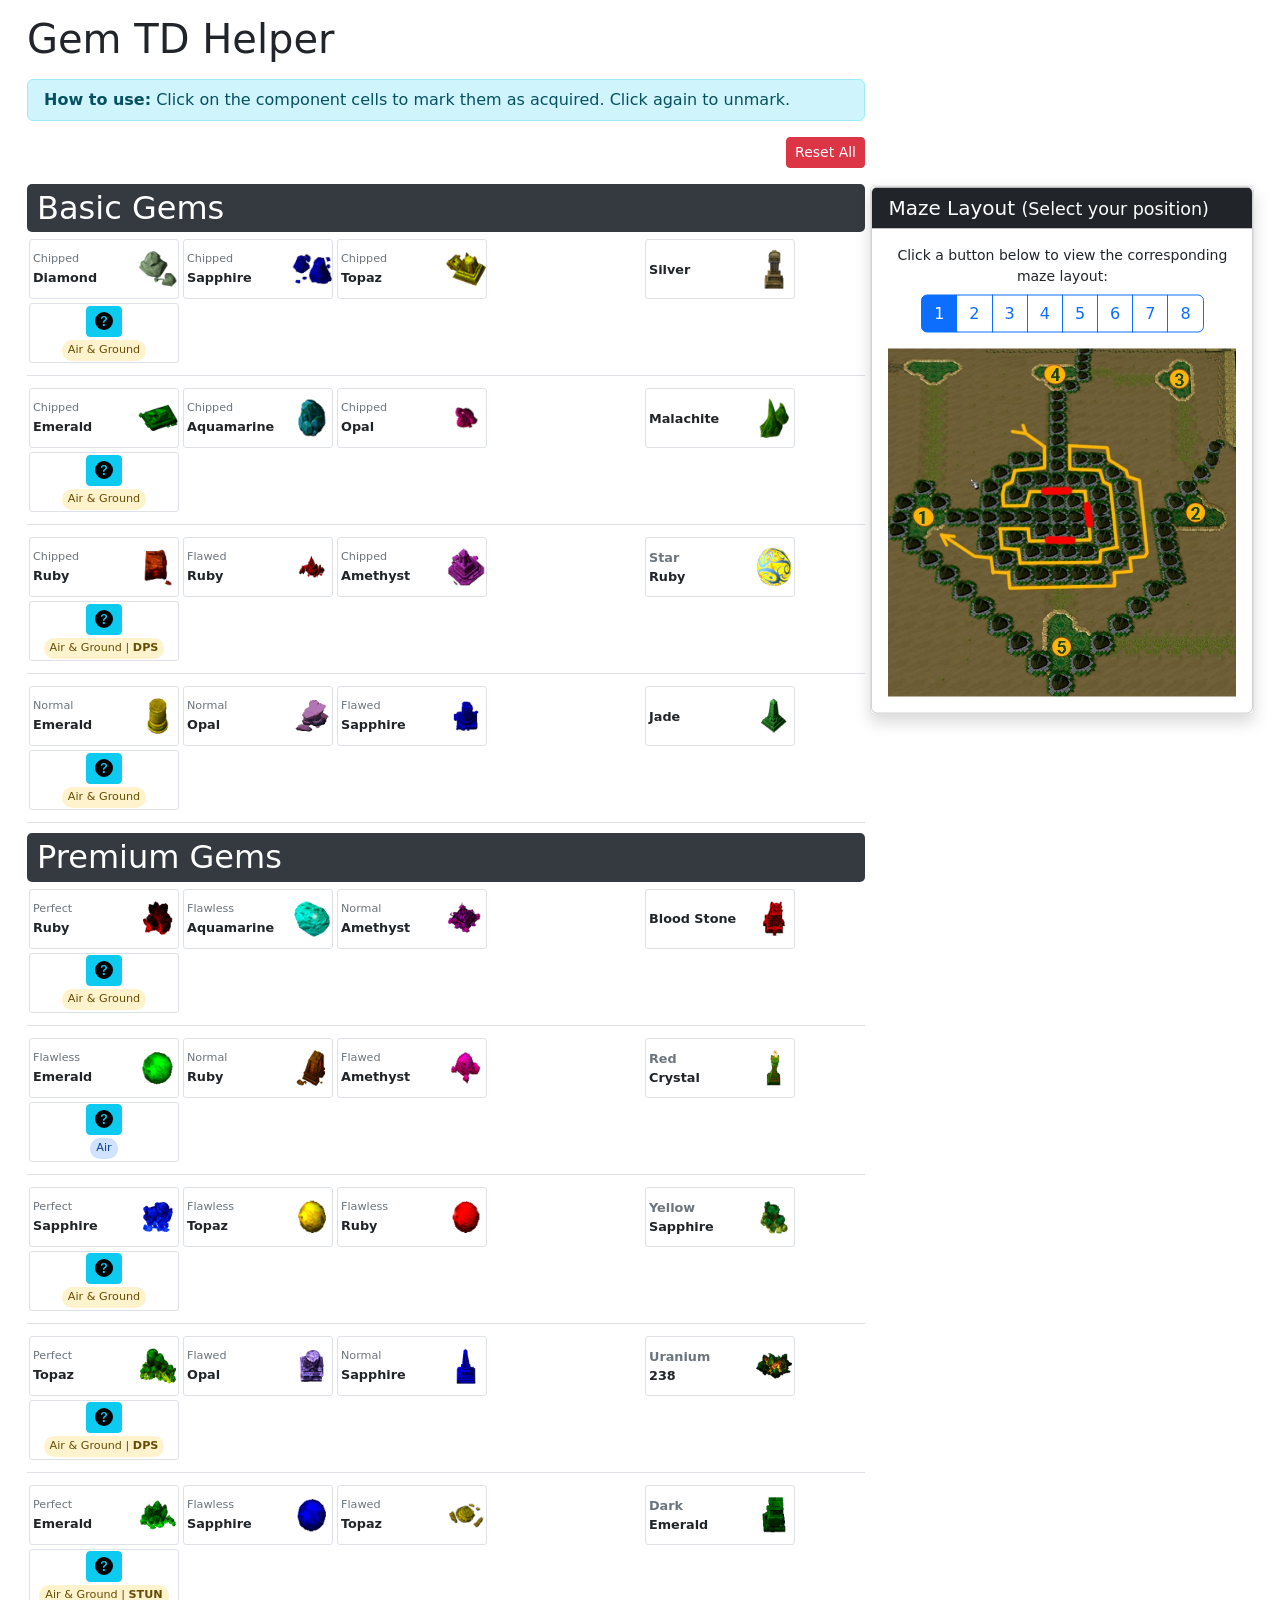
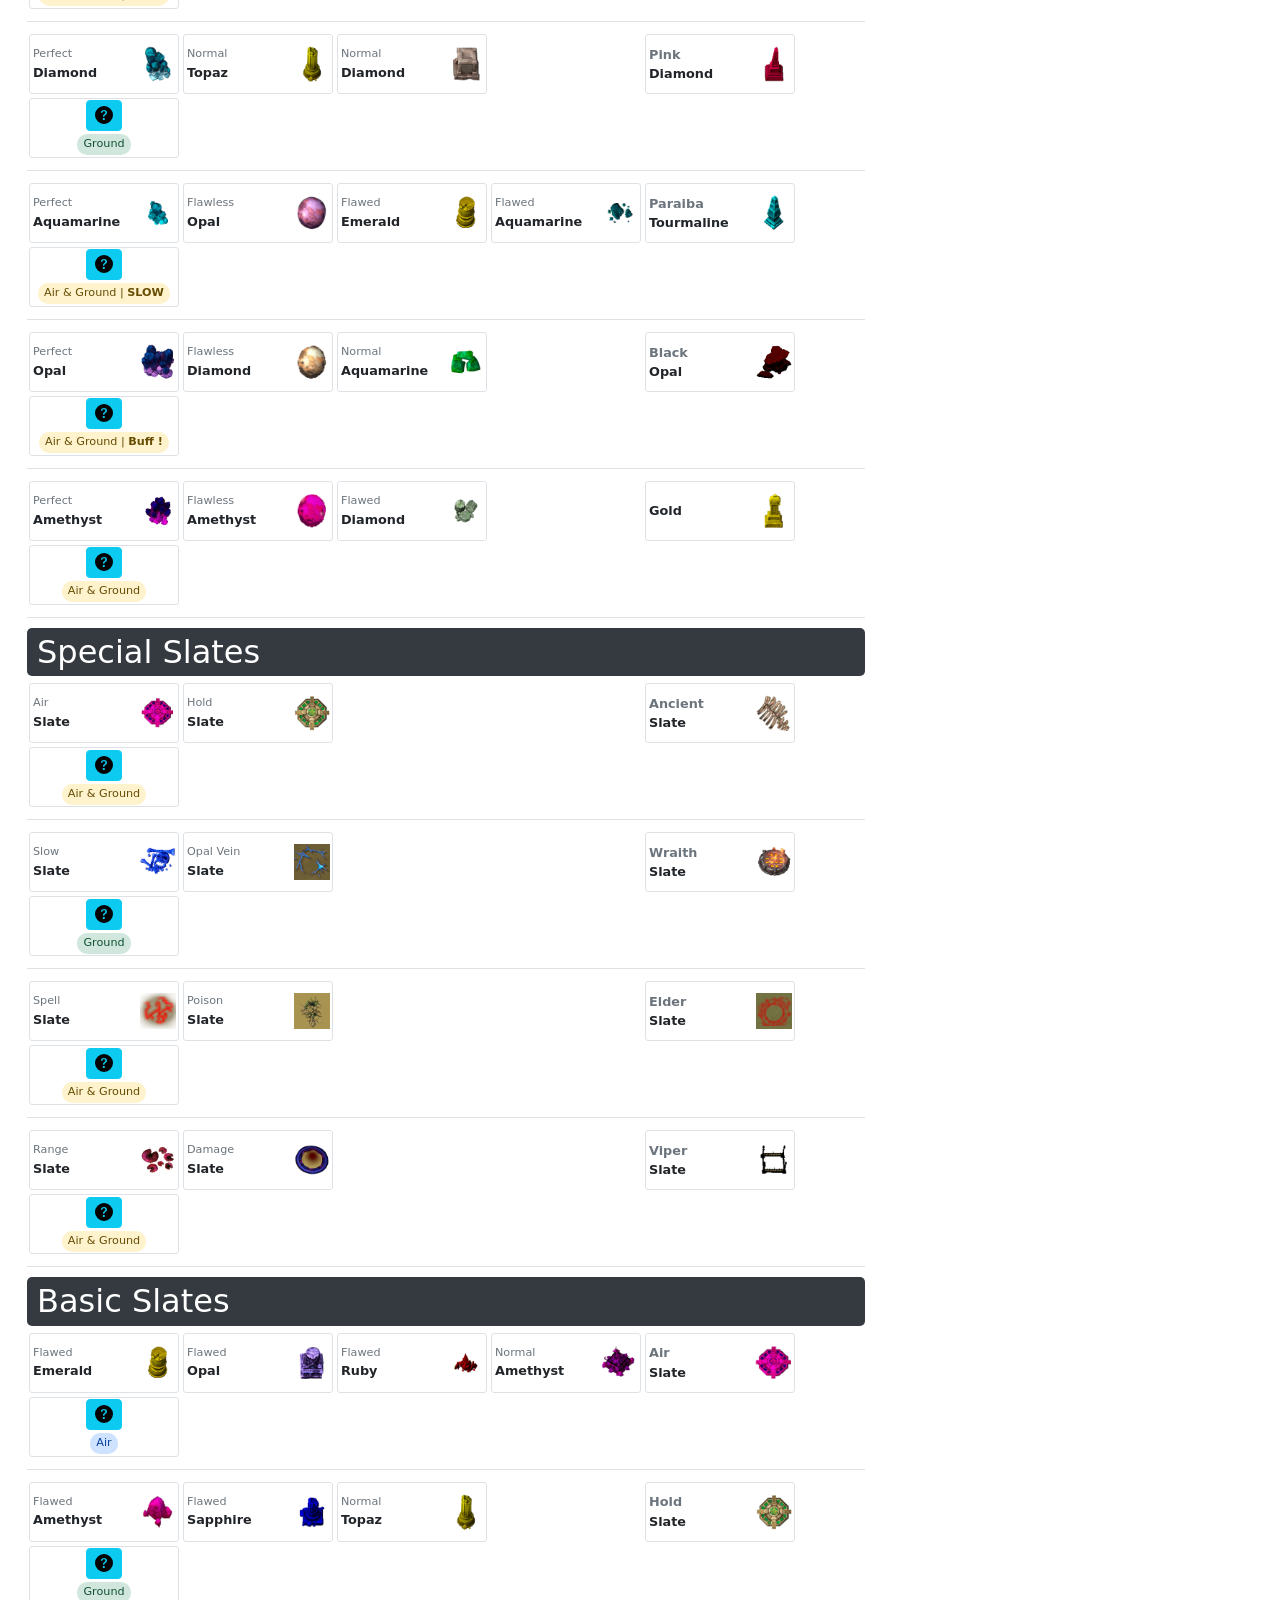
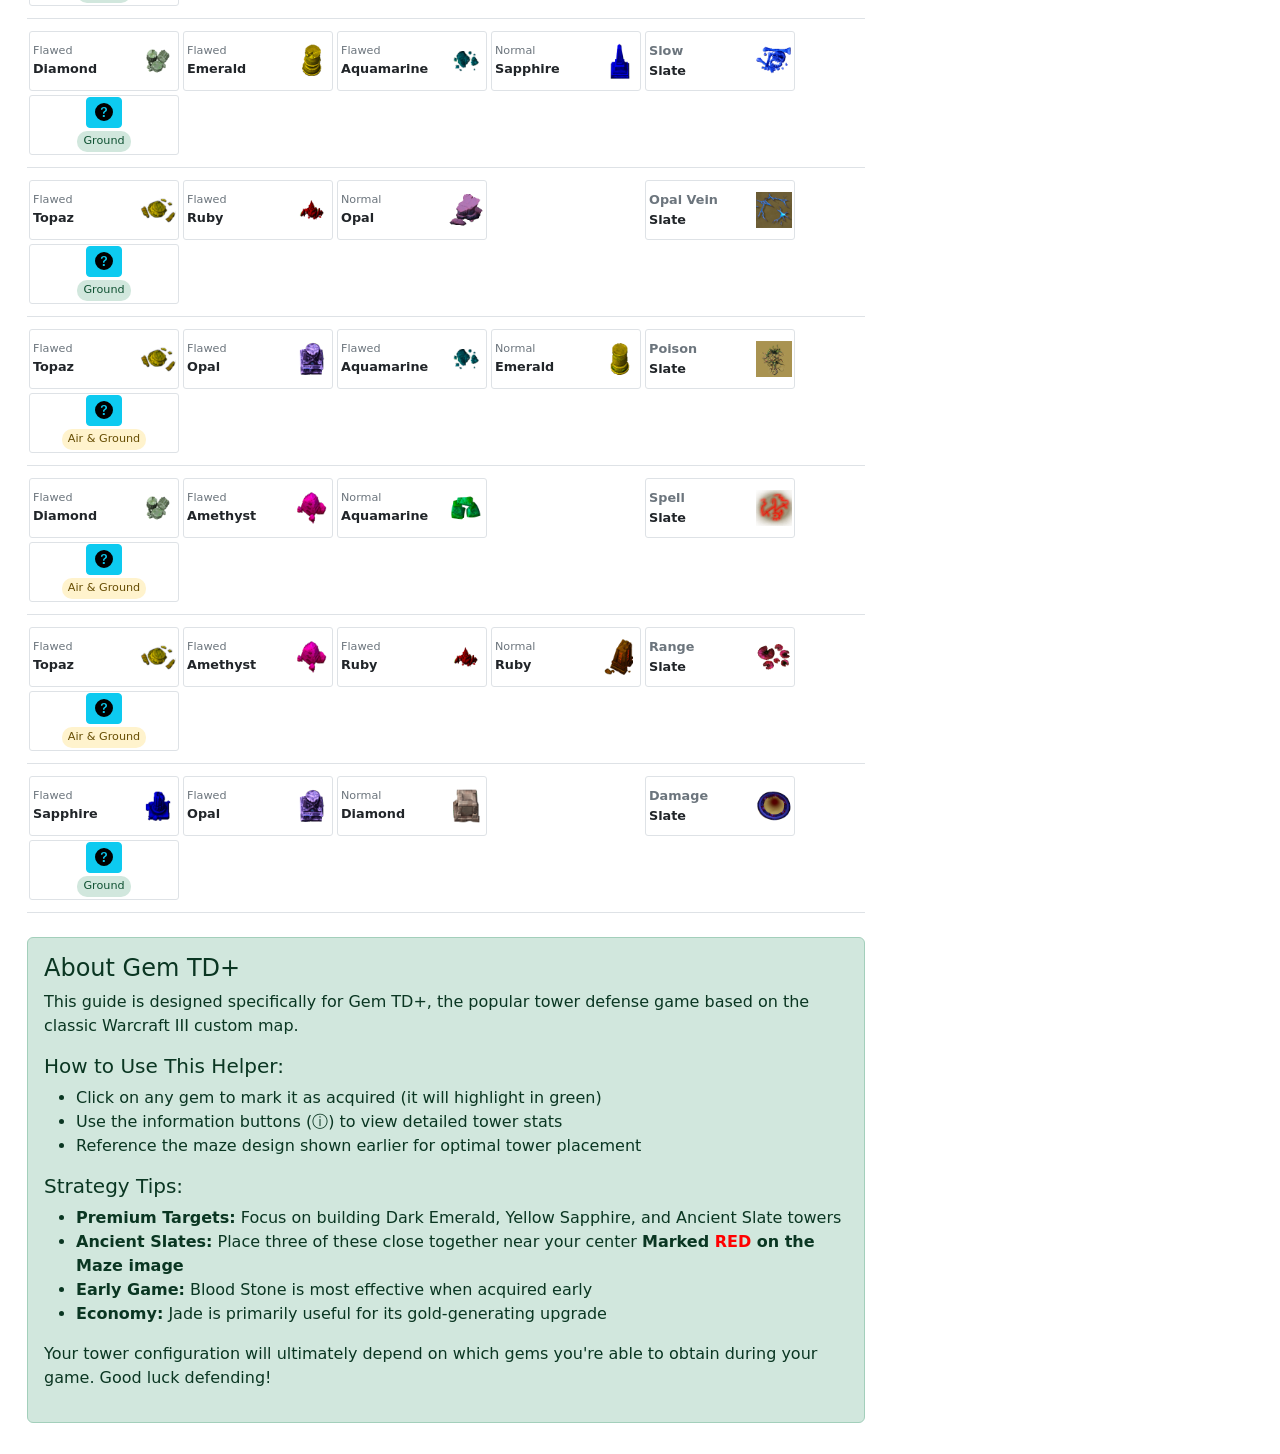
==== commit 4bf08dcd: "fixed gem types" ====
--- a/index.html
+++ b/index.html
@@ -289,7 +289,7 @@
                         data-info="Damage: 20-21 | Cooldown: 1s | Splash damage with slows">
                         <i class="bi bi-question-circle-fill"></i>
                     </button>
-                    <span class="tower-type type-ground">Ground</span>
+                    <span class="tower-type type-mixed">Air &amp; Ground</span>
                 </div>
             </div>
         </div>
@@ -350,7 +350,7 @@
                         data-info="Damage: 6 | Cooldown: 0.5s | Can attack 3 targets at 750 range">
                         <i class="bi bi-question-circle-fill"></i>
                     </button>
-                    <span class="tower-type type-ground">Ground</span>
+                    <span class="tower-type type-mixed">Air &amp; Ground</span>
                 </div>
             </div>
         </div>
@@ -411,7 +411,7 @@
                         data-info="Damage: 0 | Cooldown: 0s | 40 damage per second to enemies nearby">
                         <i class="bi bi-question-circle-fill"></i>
                     </button>
-                    <span class="tower-type type-ground">Ground</span>
+                    <span class="tower-type type-mixed">Air &amp; Ground | <strong>DPS</strong></span>
                 </div>
             </div>
         </div>
@@ -472,7 +472,7 @@
                         data-info="Damage: 30-35 | Cooldown: 0.5s | 50% slow poison over 2 seconds">
                         <i class="bi bi-question-circle-fill"></i>
                     </button>
-                    <span class="tower-type type-ground">Ground</span>
+                    <span class="tower-type type-mixed">Air &amp; Ground</span>
                 </div>
             </div>
         </div>
@@ -536,7 +536,7 @@
                         data-info="Damage: 115 | Cooldown: 1.5s | Splash damage and 60 DPS immolation">
                         <i class="bi bi-question-circle-fill"></i>
                     </button>
-                    <span class="tower-type type-ground">Ground</span>
+                    <span class="tower-type type-mixed">Air &amp; Ground</span>
                 </div>
             </div>
         </div>
@@ -658,7 +658,7 @@
                         data-info="Damage: 100 | Cooldown: 1s | 400 Splash damage with slows">
                         <i class="bi bi-question-circle-fill"></i>
                     </button>
-                    <span class="tower-type type-ground">Ground</span>
+                    <span class="tower-type type-mixed">Air &amp; Ground</span>
                 </div>
             </div>
         </div>
@@ -719,7 +719,7 @@
                         data-info="Damage: 0 | Cooldown: 0s | 200 DPS and 50% slows within 500 range">
                         <i class="bi bi-question-circle-fill"></i>
                     </button>
-                    <span class="tower-type type-ground">Ground</span>
+                    <span class="tower-type type-mixed">Air &amp; Ground | <strong>DPS</strong></span>
                 </div>
             </div>
         </div>
@@ -780,7 +780,7 @@
                         data-info="Damage: 90-150 | Cooldown: 0.8s | 10% chance to stun for 1.5 seconds">
                         <i class="bi bi-question-circle-fill"></i>
                     </button>
-                    <span class="tower-type type-ground">Ground</span>
+                    <span class="tower-type type-mixed">Air &amp; Ground | <strong>STUN</strong></span>
                 </div>
             </div>
         </div>
@@ -910,7 +910,7 @@
                         data-info="Damage: 10-400 | Cooldown: 0.75s | -4 armor to ground units, 20% frost nova">
                         <i class="bi bi-question-circle-fill"></i>
                     </button>
-                    <span class="tower-type type-ground">Ground</span>
+                    <span class="tower-type type-mixed">Air &amp; Ground | <strong>SLOW</strong></span>
                 </div>
             </div>
         </div>
@@ -971,7 +971,7 @@
                         data-info="Damage: 25 | Cooldown: 1s | 30% damage aura with 1000 range">
                         <i class="bi bi-question-circle-fill"></i>
                     </button>
-                    <span class="tower-type type-ground">Ground</span>
+                    <span class="tower-type type-mixed">Air &amp; Ground | <strong>Buff !</strong></span>
                 </div>
             </div>
         </div>
@@ -1032,7 +1032,7 @@
                         data-info="Damage: 160-190 | Cooldown: 1s | 25% chance for 2x damage, -5 armor">
                         <i class="bi bi-question-circle-fill"></i>
                     </button>
-                    <span class="tower-type type-ground">Ground</span>
+                    <span class="tower-type type-mixed">Air &amp; Ground</span>
                 </div>
             </div>
         </div>
@@ -1088,7 +1088,7 @@
                         data-info="Damage: (kills × 5-120) + (lvl × 50) | Cooldown: 2.5s | Holds units for 2.5s, -12 armor">
                         <i class="bi bi-question-circle-fill"></i>
                     </button>
-                    <span class="tower-type type-ground">Ground</span>
+                    <span class="tower-type type-mixed">Air &amp; Ground</span>
                 </div>
             </div>
         </div>
@@ -1247,7 +1247,7 @@
                         data-info="Damage: 30 | Cooldown: 0.5s | 10% dmg aura, 50 DPS aura, 750 range">
                         <i class="bi bi-question-circle-fill"></i>
                     </button>
-                    <span class="tower-type type-ground">Ground</span>
+                    <span class="tower-type type-mixed">Air &amp; Ground</span>
                 </div>
             </div>
         </div>
@@ -1579,7 +1579,7 @@
                         data-info="Damage: 20 | Cooldown: 0.3s | 20 poison DPS for 20s, slows 25%">
                         <i class="bi bi-question-circle-fill"></i>
                     </button>
-                    <span class="tower-type type-ground">Ground</span>
+                    <span class="tower-type type-mixed">Air &amp; Ground</span>
                 </div>
             </div>
         </div>
@@ -1709,7 +1709,7 @@
                         data-info="Damage: 15 | Cooldown: 0.5s | Attacks all targets within 600 range">
                         <i class="bi bi-question-circle-fill"></i>
                     </button>
-                    <span class="tower-type type-ground">Ground</span>
+                    <span class="tower-type type-mixed">Air &amp; Ground</span>
                 </div>
             </div>
         </div>
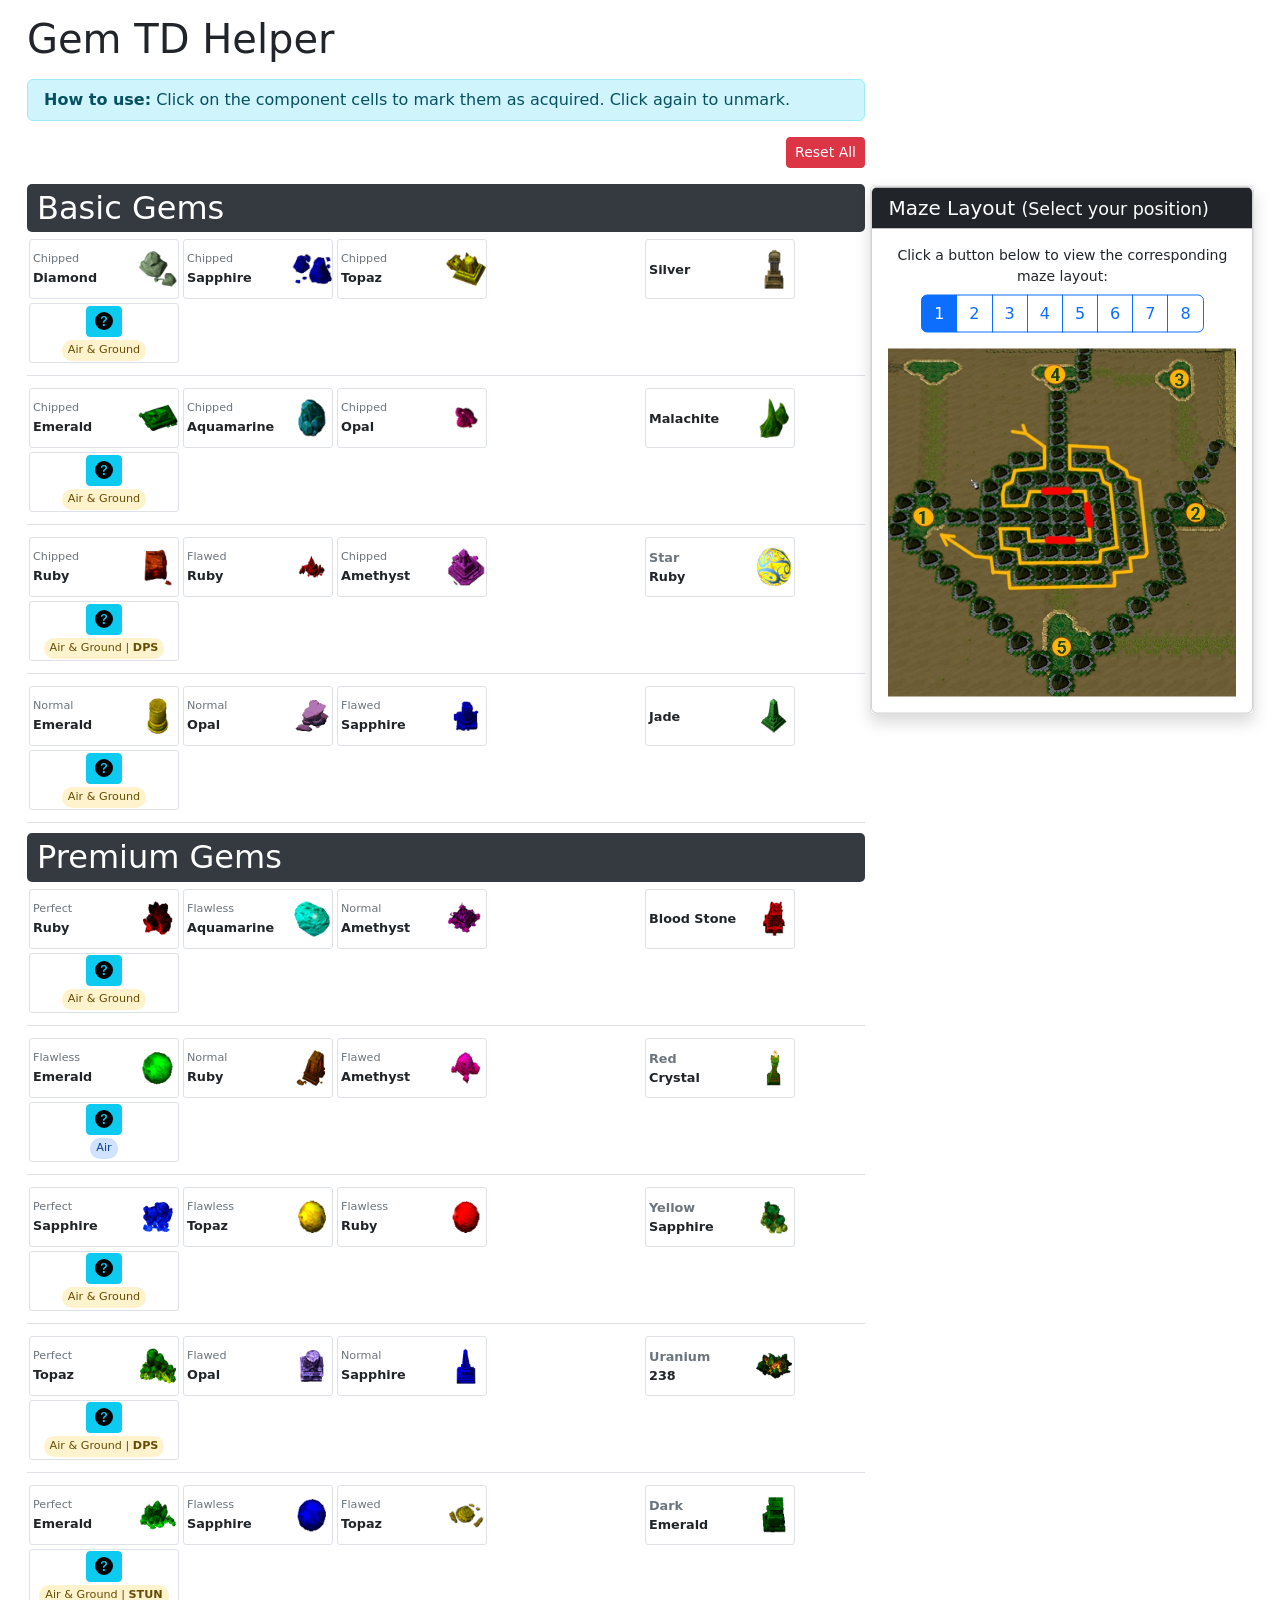
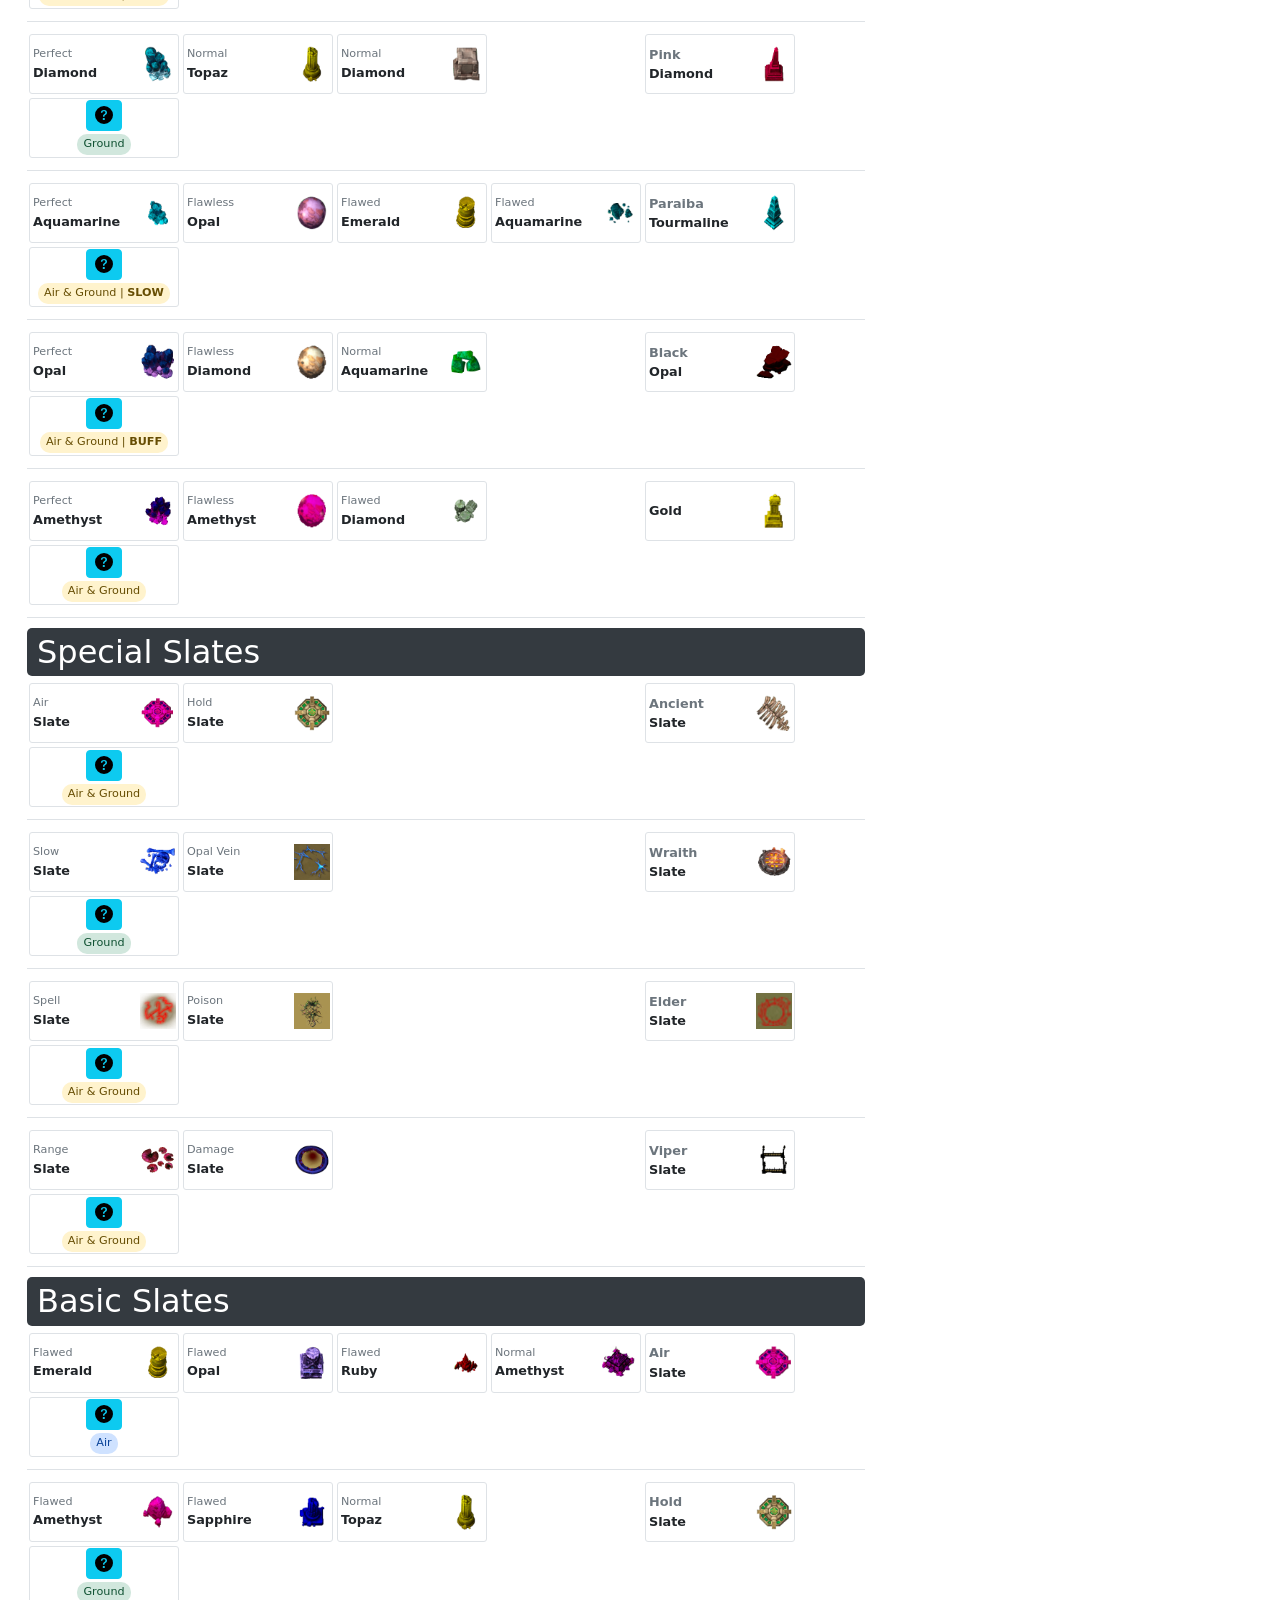
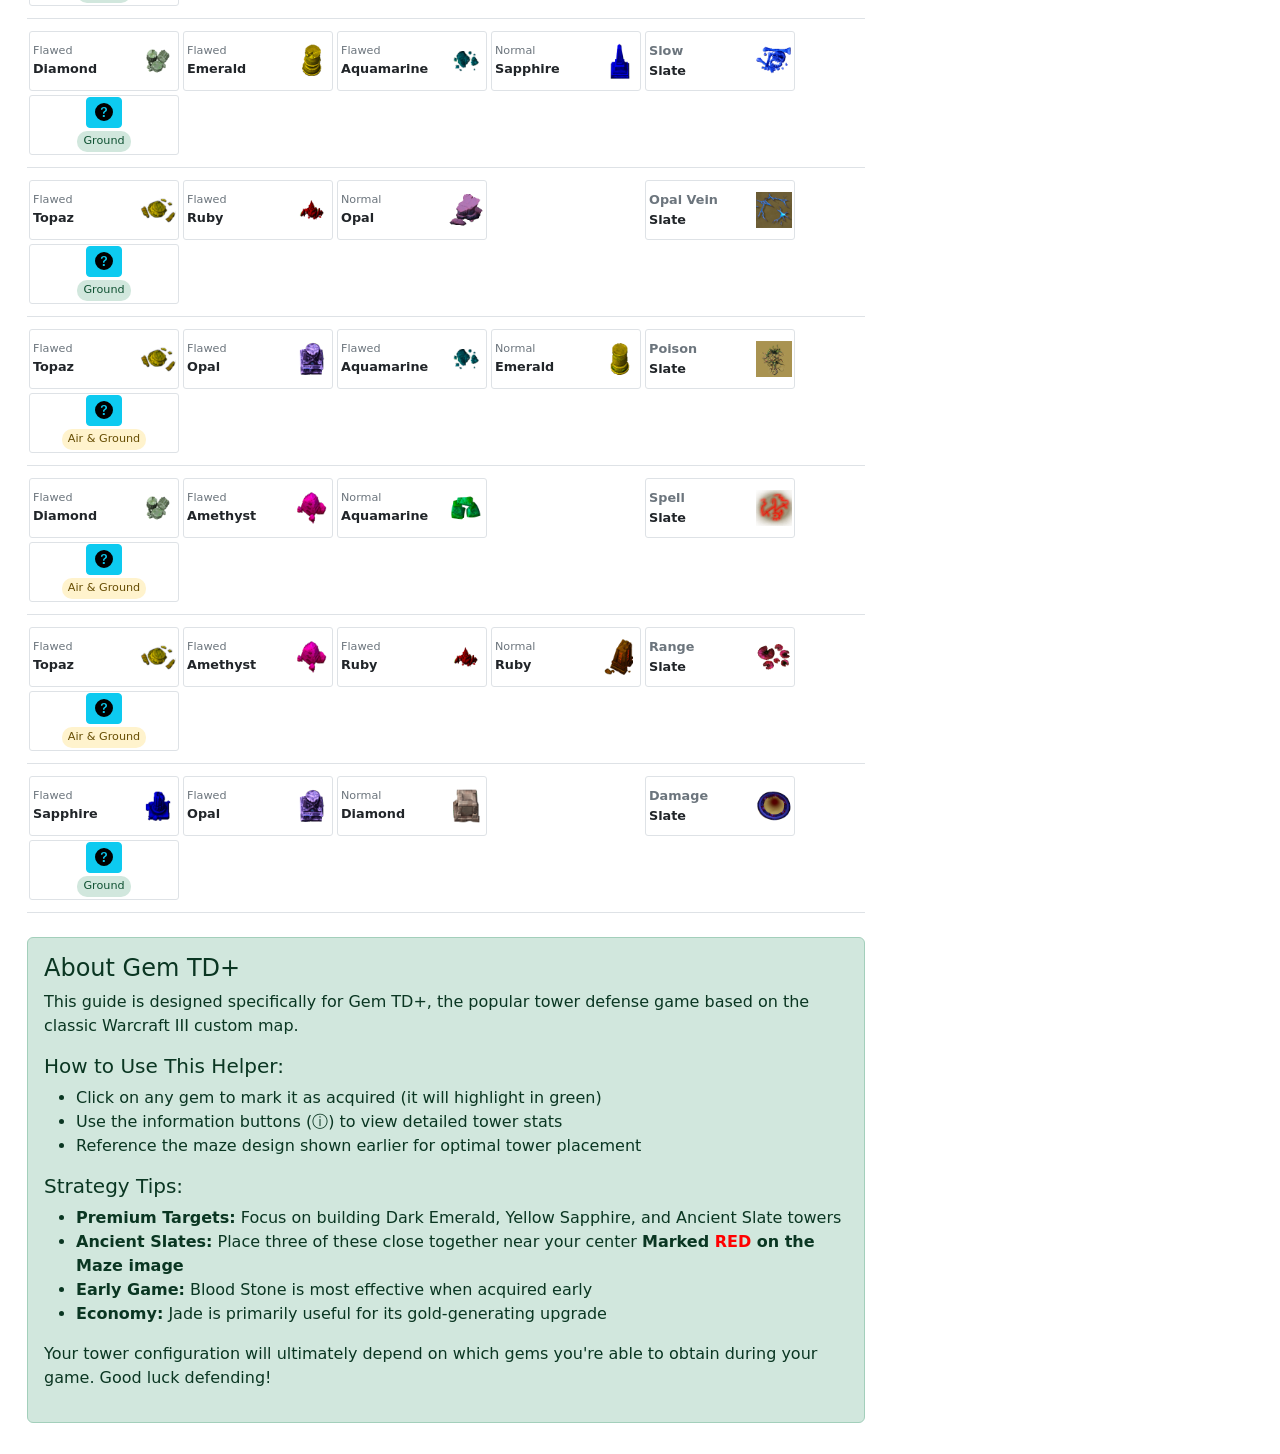
==== commit 37722a00: "fixed gem types" ====
--- a/index.html
+++ b/index.html
@@ -971,7 +971,7 @@
                         data-info="Damage: 25 | Cooldown: 1s | 30% damage aura with 1000 range">
                         <i class="bi bi-question-circle-fill"></i>
                     </button>
-                    <span class="tower-type type-mixed">Air &amp; Ground | <strong>Buff !</strong></span>
+                    <span class="tower-type type-mixed">Air &amp; Ground | <strong>BUFF</strong></span>
                 </div>
             </div>
         </div>
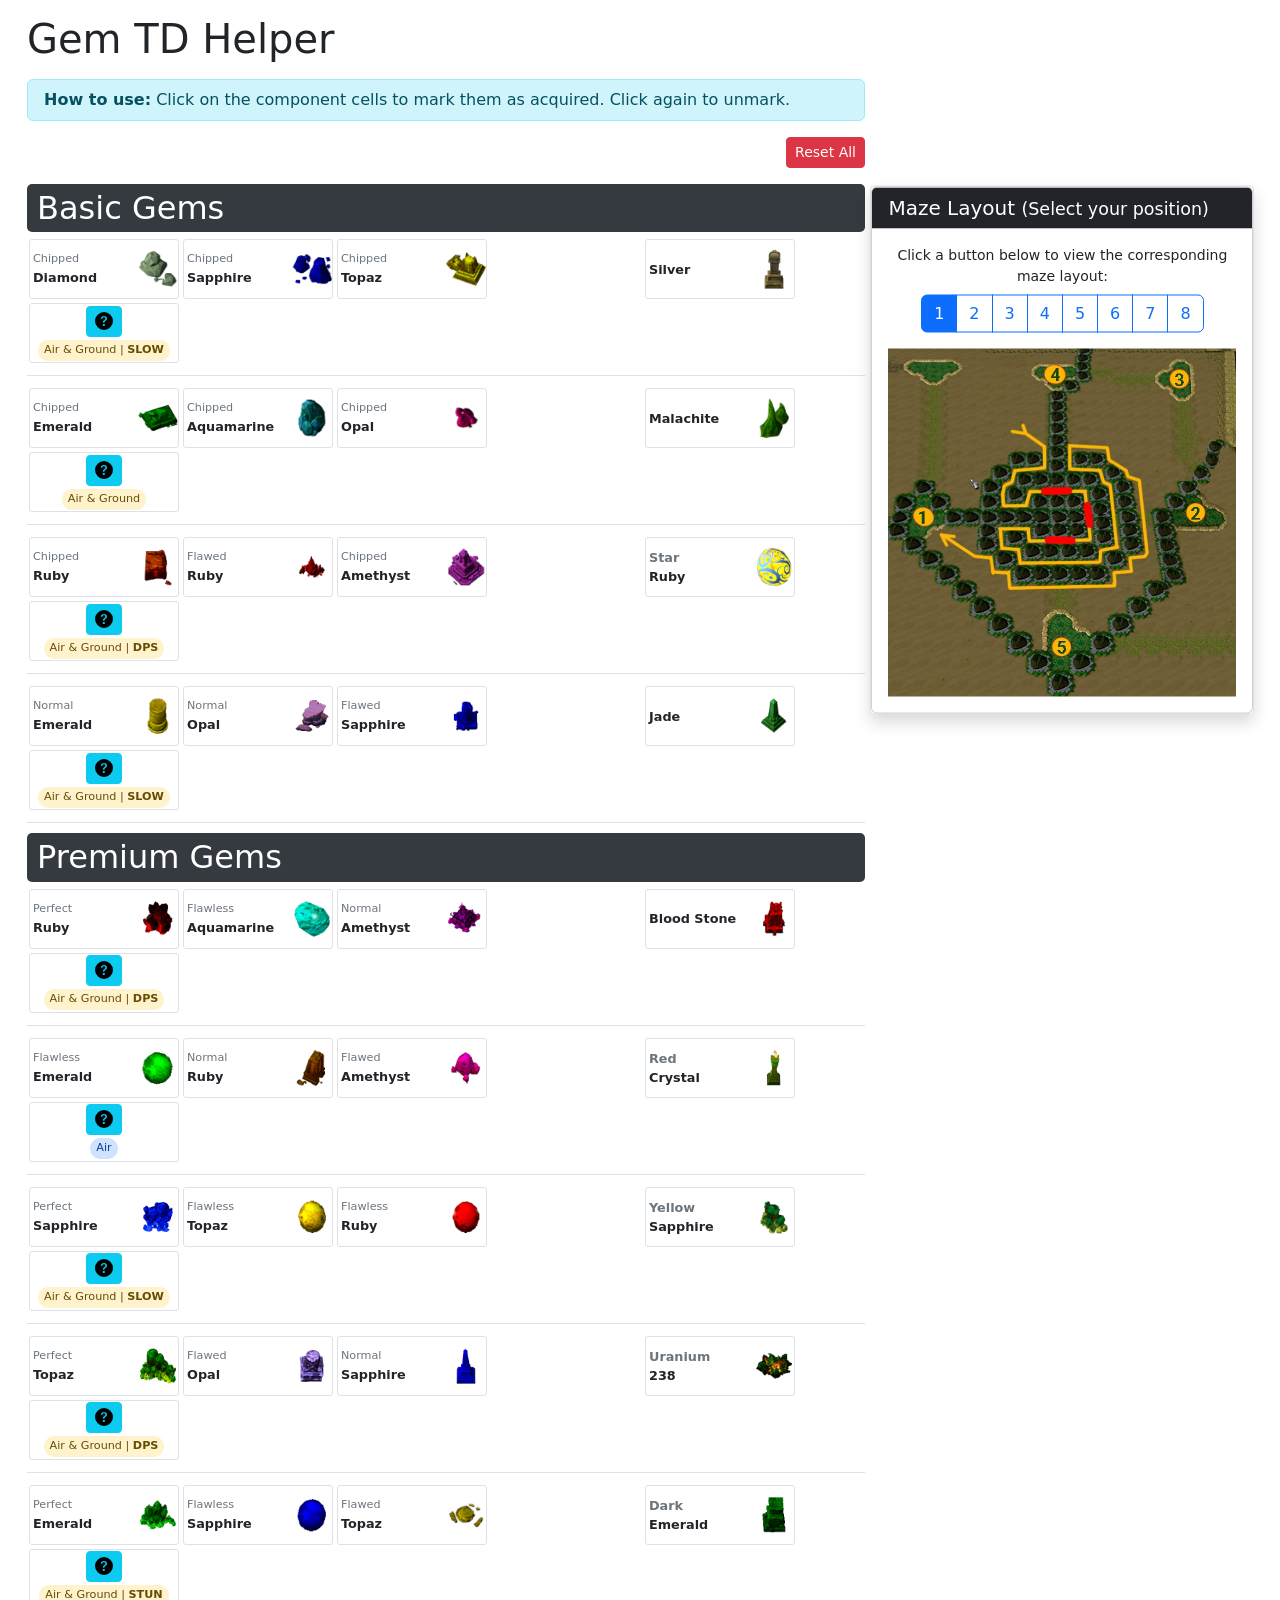
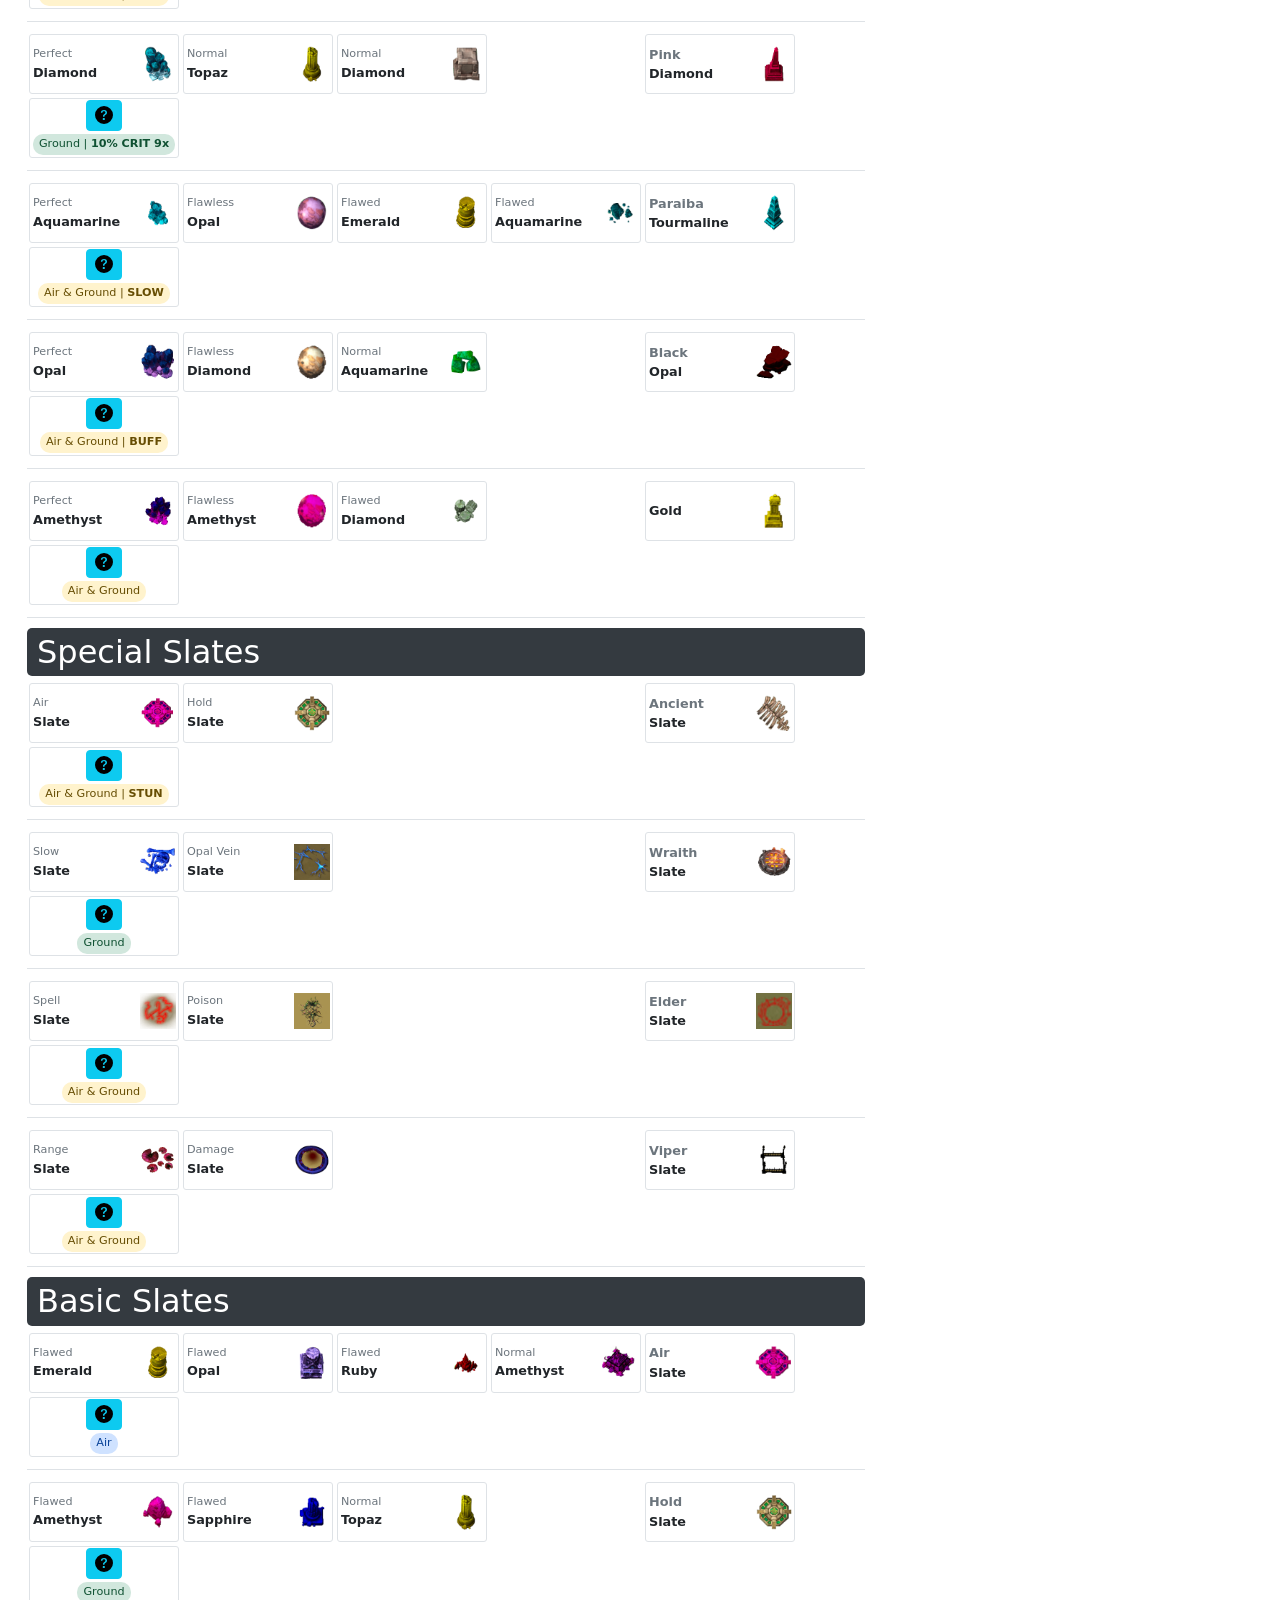
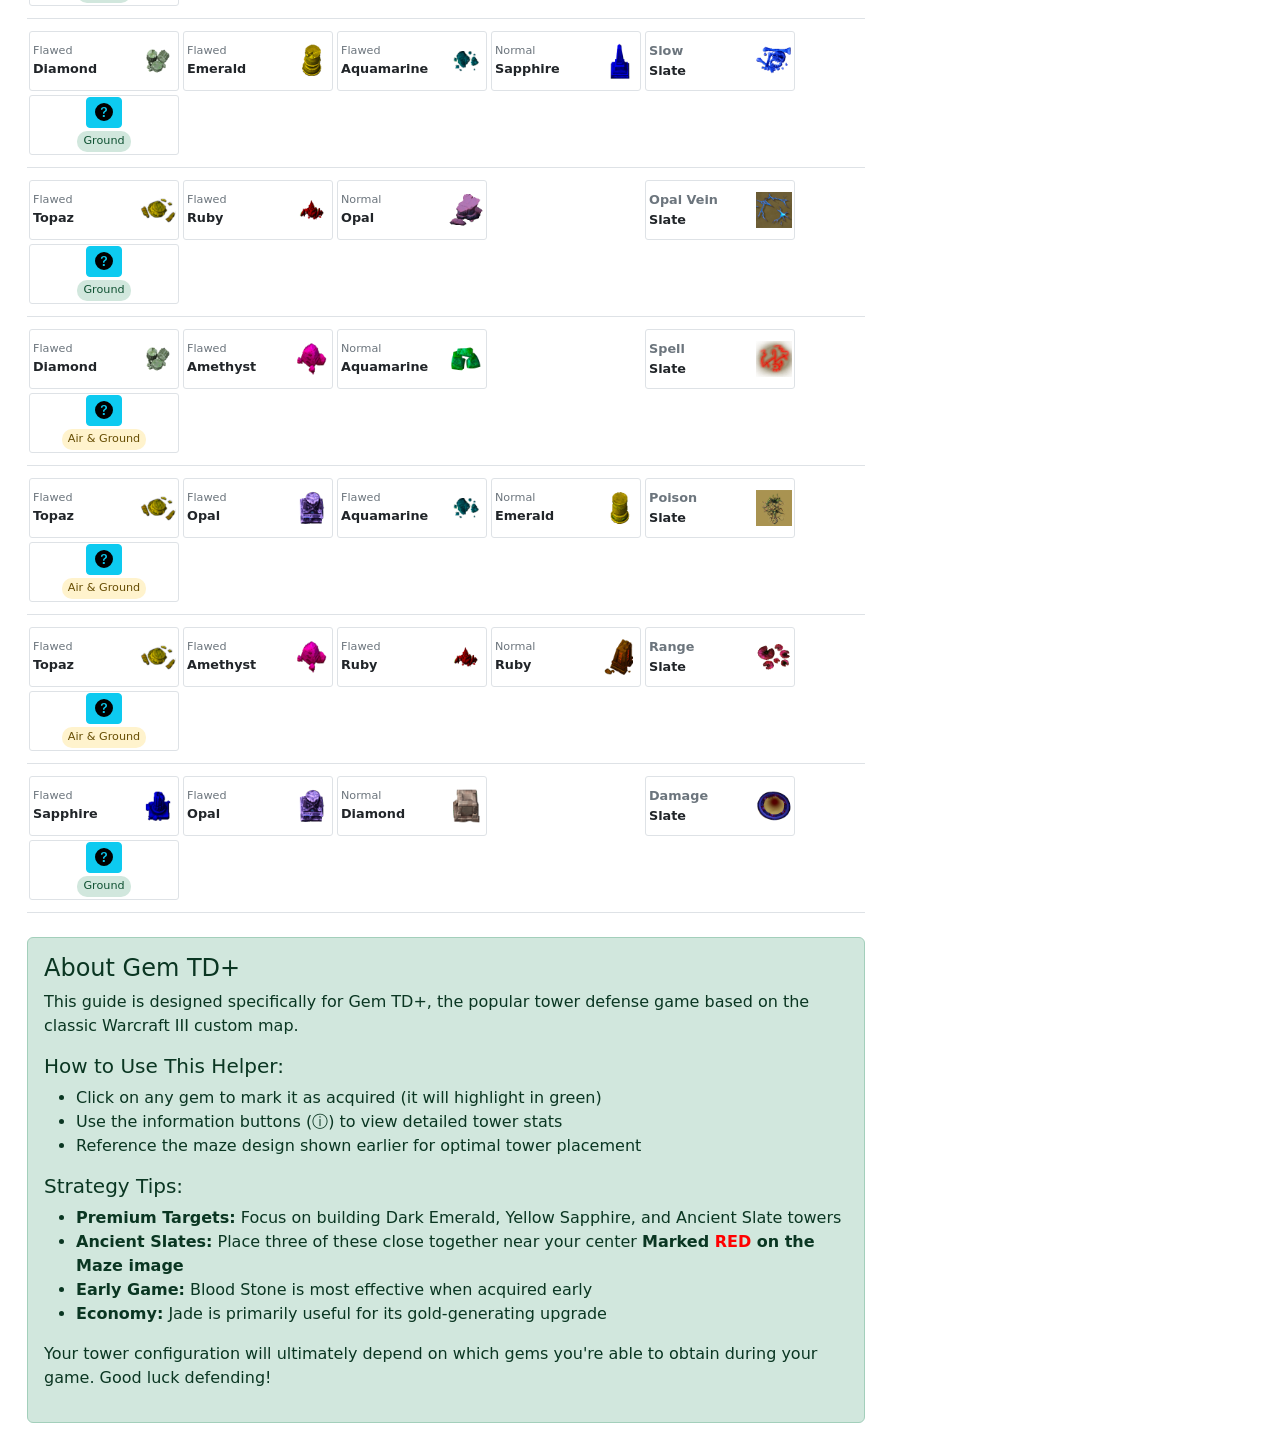
==== commit b637935e: "minor description fix" ====
--- a/index.html
+++ b/index.html
@@ -289,7 +289,7 @@
                         data-info="Damage: 20-21 | Cooldown: 1s | Splash damage with slows">
                         <i class="bi bi-question-circle-fill"></i>
                     </button>
-                    <span class="tower-type type-mixed">Air &amp; Ground</span>
+                    <span class="tower-type type-mixed">Air &amp; Ground | <strong>SLOW</strong></span>
                 </div>
             </div>
         </div>
@@ -472,7 +472,7 @@
                         data-info="Damage: 30-35 | Cooldown: 0.5s | 50% slow poison over 2 seconds">
                         <i class="bi bi-question-circle-fill"></i>
                     </button>
-                    <span class="tower-type type-mixed">Air &amp; Ground</span>
+                    <span class="tower-type type-mixed">Air &amp; Ground | <strong>SLOW</strong></span>
                 </div>
             </div>
         </div>
@@ -536,7 +536,7 @@
                         data-info="Damage: 115 | Cooldown: 1.5s | Splash damage and 60 DPS immolation">
                         <i class="bi bi-question-circle-fill"></i>
                     </button>
-                    <span class="tower-type type-mixed">Air &amp; Ground</span>
+                    <span class="tower-type type-mixed">Air &amp; Ground | <strong>DPS</strong></span>
                 </div>
             </div>
         </div>
@@ -658,7 +658,7 @@
                         data-info="Damage: 100 | Cooldown: 1s | 400 Splash damage with slows">
                         <i class="bi bi-question-circle-fill"></i>
                     </button>
-                    <span class="tower-type type-mixed">Air &amp; Ground</span>
+                    <span class="tower-type type-mixed">Air &amp; Ground | <strong>SLOW</strong></span>
                 </div>
             </div>
         </div>
@@ -841,7 +841,7 @@
                         data-info="Damage: 150-175 | Cooldown: 0.75s | 10% chance for 5x damage. Ground only.">
                         <i class="bi bi-question-circle-fill"></i>
                     </button>
-                    <span class="tower-type type-ground">Ground</span>
+                    <span class="tower-type type-ground">Ground | <strong>10% CRIT 9x</strong></span>
                 </div>
             </div>
         </div>
@@ -1088,7 +1088,7 @@
                         data-info="Damage: (kills × 5-120) + (lvl × 50) | Cooldown: 2.5s | Holds units for 2.5s, -12 armor">
                         <i class="bi bi-question-circle-fill"></i>
                     </button>
-                    <span class="tower-type type-mixed">Air &amp; Ground</span>
+                    <span class="tower-type type-mixed">Air &amp; Ground | <strong>STUN</strong></span>
                 </div>
             </div>
         </div>
@@ -1514,7 +1514,68 @@
                 </div>
             </div>
         </div>
-        
+
+        <!-- Spell Slate -->
+        <div class="gem-row">
+            <div class="d-flex flex-wrap">
+                <!-- Flawed Diamond -->
+                <div class="gem-cell" onclick="this.classList.toggle('acquired')">
+                    <div class="gem-text">
+                        <span class="gem-quality">Flawed</span>
+                        <span class="gem-name">Diamond</span>
+                    </div>
+                    <div class="gem-img" style="background-color: white;">
+                        <img src="img/flawed-diamond.png" alt="FD" style="width: 90%; height: 90%; object-fit: contain;">
+                    </div>
+                </div>
+                
+                <!-- Flawed Amethyst -->
+                <div class="gem-cell" onclick="this.classList.toggle('acquired')">
+                    <div class="gem-text">
+                        <span class="gem-quality">Flawed</span>
+                        <span class="gem-name">Amethyst</span>
+                    </div>
+                    <div class="gem-img" style="background-color: white;">
+                        <img src="img/flawed-amethyst.png" alt="FA" style="width: 90%; height: 90%; object-fit: contain;">
+                    </div>
+                </div>
+                
+                <!-- Normal Aquamarine -->
+                <div class="gem-cell" onclick="this.classList.toggle('acquired')">
+                    <div class="gem-text">
+                        <span class="gem-quality">Normal</span>
+                        <span class="gem-name">Aquamarine</span>
+                    </div>
+                    <div class="gem-img" style="background-color: white;">
+                        <img src="img/normal-aquamarine.png" alt="NA" style="width: 90%; height: 90%; object-fit: contain;">
+                    </div>
+                </div>
+                
+                <!-- Spacer -->
+                <div class="spacer"></div>
+                
+                <!-- Spell Slate -->
+                <div class="gem-cell result-gem" onclick="this.classList.toggle('acquired')">
+                    <div class="gem-text">
+                        <span class="gem-quality">Spell</span>
+                        <span class="gem-name">Slate</span>
+                    </div>
+                    <div class="gem-img" style="background-color: white;">
+                        <img src="img/spell-slate.png" alt="SS" style="width: 90%; height: 90%; object-fit: contain;">
+                    </div>
+                </div>
+                
+                <!-- Info -->
+                <div class="info-cell">
+                    <button type="button" class="btn btn-info btn-sm" data-bs-toggle="modal" data-bs-target="#infoModal" 
+                        data-info="Damage: 30-40 | Cooldown: 0.5s | 30% chance for 75 dmg spells">
+                        <i class="bi bi-question-circle-fill"></i>
+                    </button>
+                    <span class="tower-type type-mixed">Air & Ground</span>
+                </div>
+            </div>
+        </div>
+
         <!-- Poison Slate -->
         <div class="gem-row">
             <div class="d-flex flex-wrap">
@@ -1580,67 +1641,6 @@
                         <i class="bi bi-question-circle-fill"></i>
                     </button>
                     <span class="tower-type type-mixed">Air &amp; Ground</span>
-                </div>
-            </div>
-        </div>
-        
-        <!-- Spell Slate -->
-        <div class="gem-row">
-            <div class="d-flex flex-wrap">
-                <!-- Flawed Diamond -->
-                <div class="gem-cell" onclick="this.classList.toggle('acquired')">
-                    <div class="gem-text">
-                        <span class="gem-quality">Flawed</span>
-                        <span class="gem-name">Diamond</span>
-                    </div>
-                    <div class="gem-img" style="background-color: white;">
-                        <img src="img/flawed-diamond.png" alt="FD" style="width: 90%; height: 90%; object-fit: contain;">
-                    </div>
-                </div>
-                
-                <!-- Flawed Amethyst -->
-                <div class="gem-cell" onclick="this.classList.toggle('acquired')">
-                    <div class="gem-text">
-                        <span class="gem-quality">Flawed</span>
-                        <span class="gem-name">Amethyst</span>
-                    </div>
-                    <div class="gem-img" style="background-color: white;">
-                        <img src="img/flawed-amethyst.png" alt="FA" style="width: 90%; height: 90%; object-fit: contain;">
-                    </div>
-                </div>
-                
-                <!-- Normal Aquamarine -->
-                <div class="gem-cell" onclick="this.classList.toggle('acquired')">
-                    <div class="gem-text">
-                        <span class="gem-quality">Normal</span>
-                        <span class="gem-name">Aquamarine</span>
-                    </div>
-                    <div class="gem-img" style="background-color: white;">
-                        <img src="img/normal-aquamarine.png" alt="NA" style="width: 90%; height: 90%; object-fit: contain;">
-                    </div>
-                </div>
-                
-                <!-- Spacer -->
-                <div class="spacer"></div>
-                
-                <!-- Spell Slate -->
-                <div class="gem-cell result-gem" onclick="this.classList.toggle('acquired')">
-                    <div class="gem-text">
-                        <span class="gem-quality">Spell</span>
-                        <span class="gem-name">Slate</span>
-                    </div>
-                    <div class="gem-img" style="background-color: white;">
-                        <img src="img/spell-slate.png" alt="SS" style="width: 90%; height: 90%; object-fit: contain;">
-                    </div>
-                </div>
-                
-                <!-- Info -->
-                <div class="info-cell">
-                    <button type="button" class="btn btn-info btn-sm" data-bs-toggle="modal" data-bs-target="#infoModal" 
-                        data-info="Damage: 30-40 | Cooldown: 0.5s | 30% chance for 75 dmg spells">
-                        <i class="bi bi-question-circle-fill"></i>
-                    </button>
-                    <span class="tower-type type-mixed">Air & Ground</span>
                 </div>
             </div>
         </div>
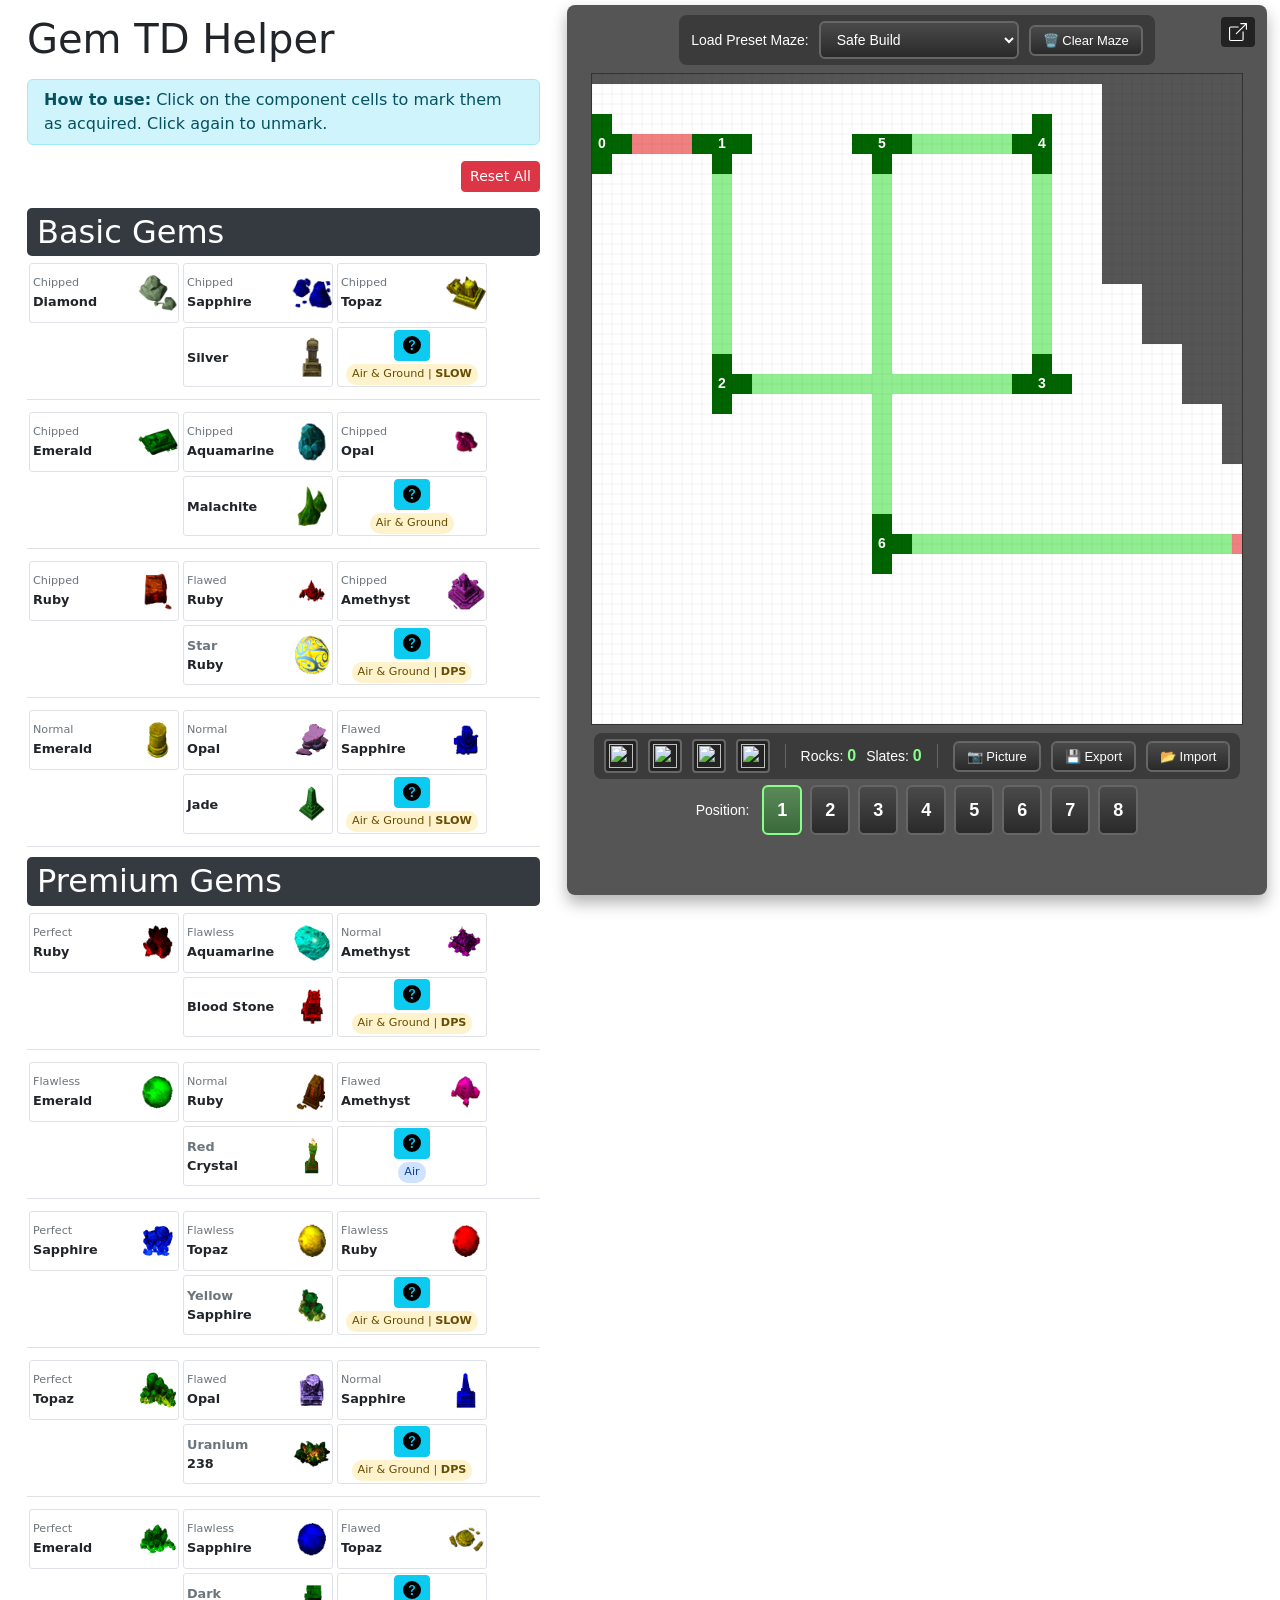
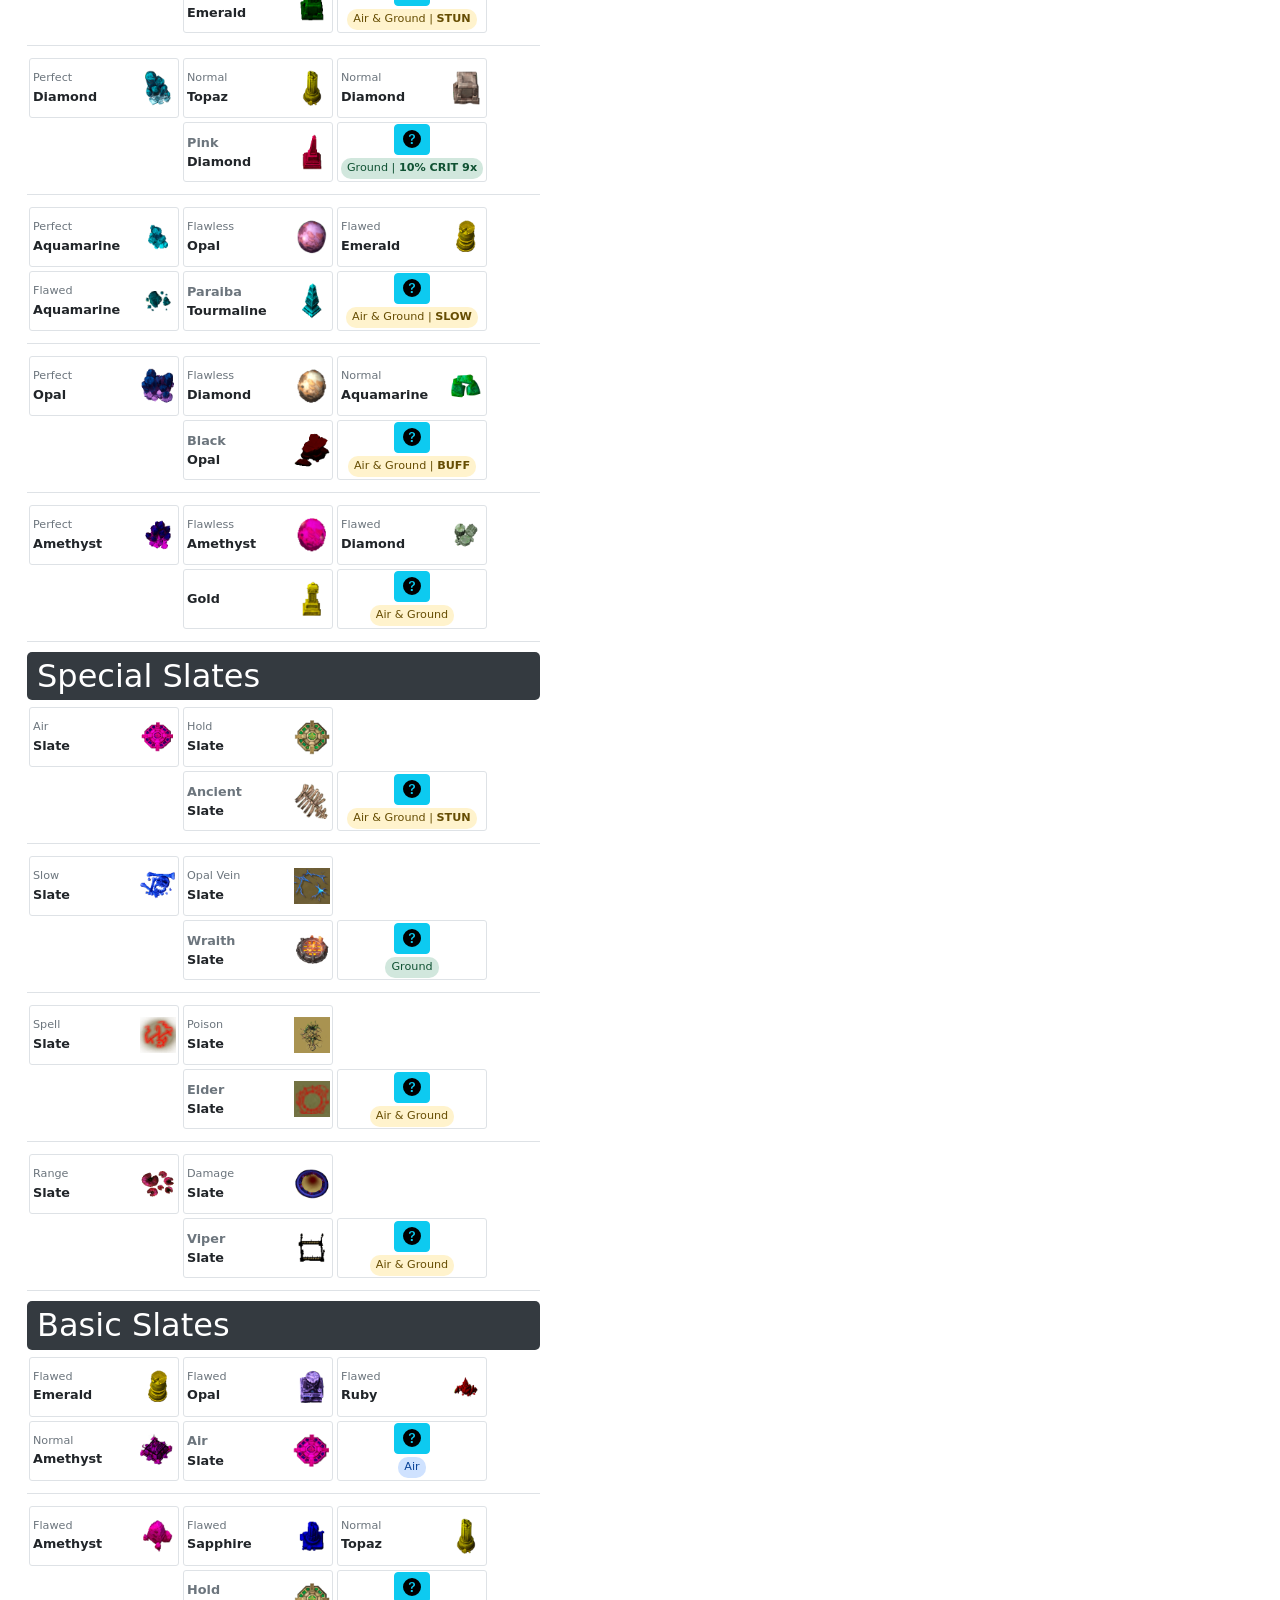
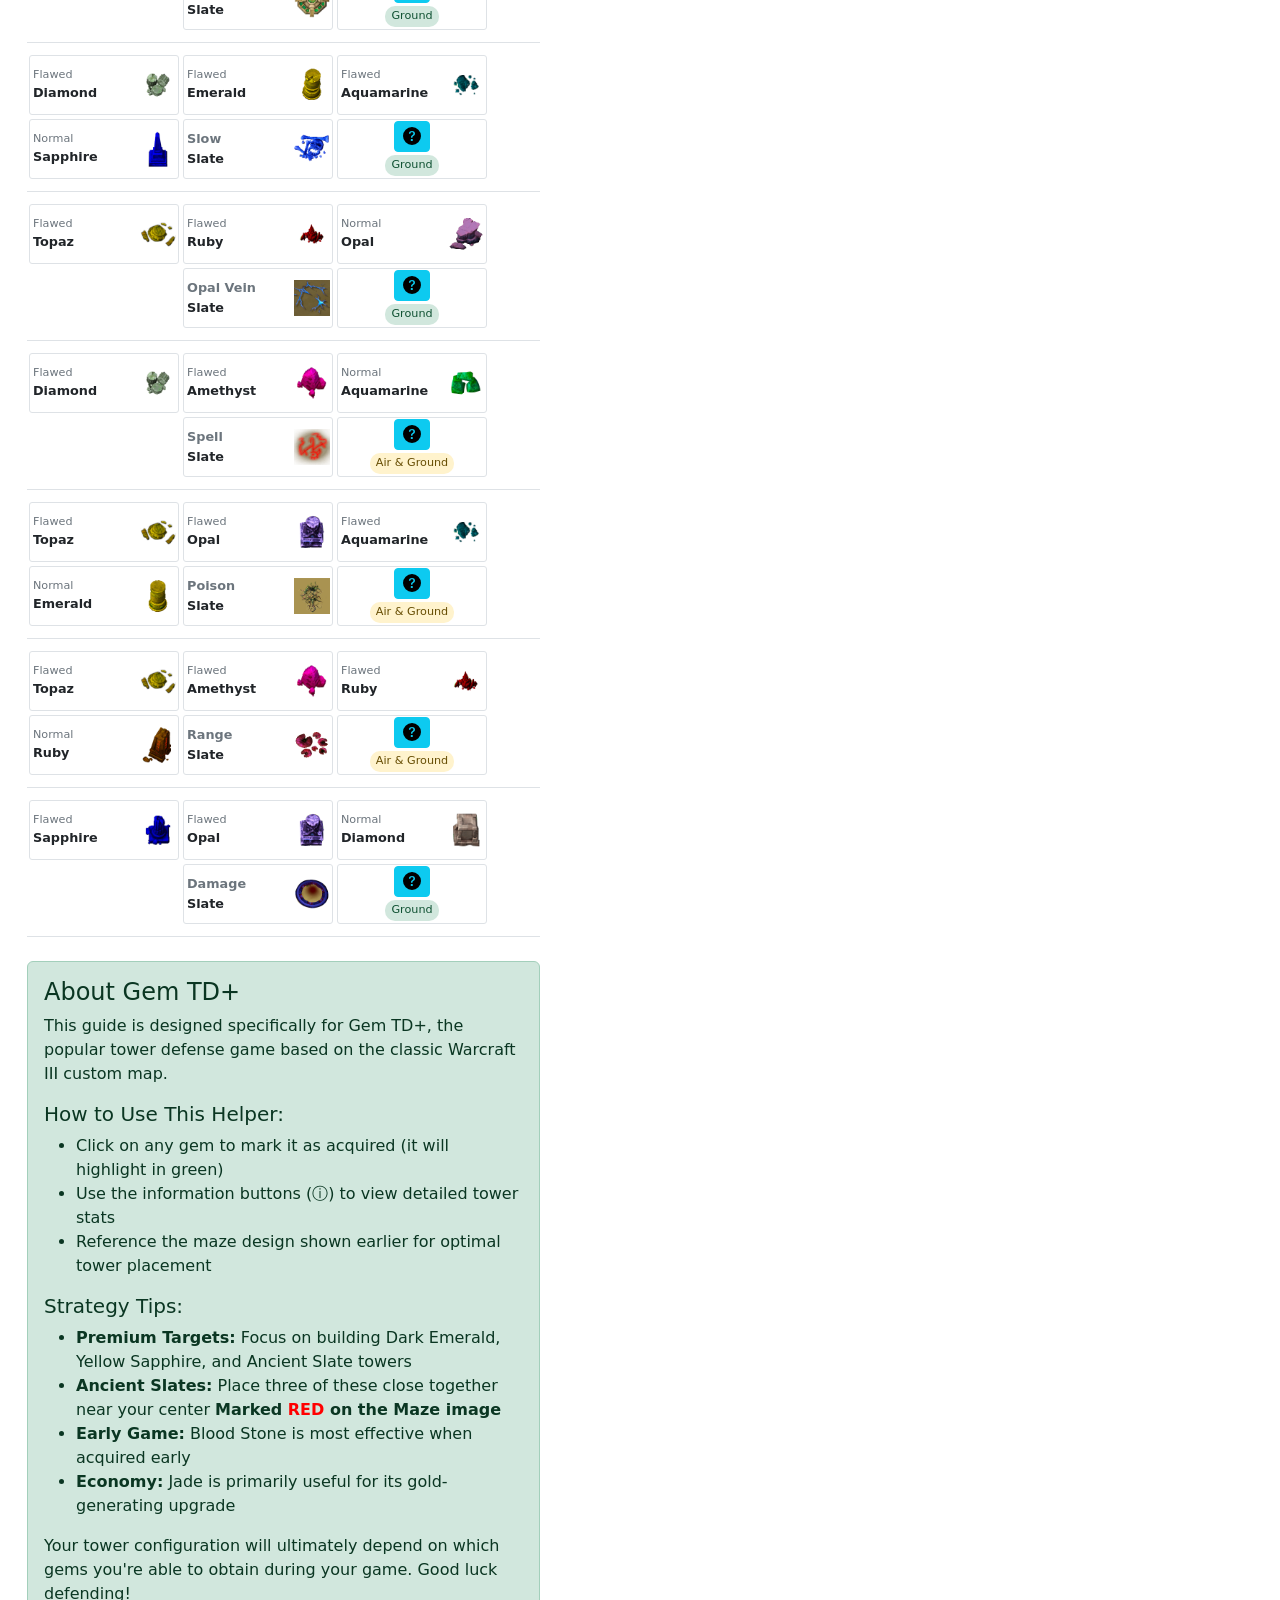
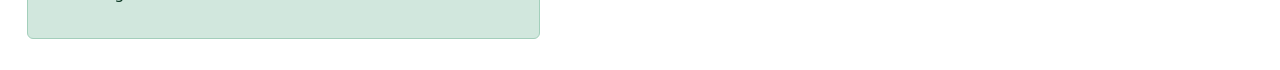
==== commit 7fda49a8: "Included Builder" ====
--- a/index.html
+++ b/index.html
@@ -195,19 +195,54 @@
         @media (min-width: 1200px) {
             #maze-container {
                 position: fixed;
-                right: 2%;
-                top: 50%;
-                transform: translateY(-50%);
-                width: 30%;
-                max-width: 650px;
+                right: 1%;
+                top: 5px;
+                width: 700px;
+                height: calc(100vh - 10px);
                 z-index: 100;
-                box-shadow: 0 0.5rem 1rem rgba(0, 0, 0, 0.15);
-                border: 1px solid rgba(0, 0, 0, 0.125);
-                border-radius: 0.25rem;
             }
-            
+
+            #builder-iframe {
+                width: 100%;
+                height: 100%;
+                border: none;
+                border-radius: 8px;
+                box-shadow: 0 0.5rem 1rem rgba(0, 0, 0, 0.3);
+            }
+
+            .builder-newtab-btn {
+                position: absolute;
+                top: 12px;
+                right: 12px;
+                z-index: 110;
+                background: rgba(0, 0, 0, 0.6);
+                color: #fff;
+                padding: 6px 8px;
+                border-radius: 4px;
+                text-decoration: none;
+                transition: background 0.2s;
+                display: flex;
+                align-items: center;
+                justify-content: center;
+            }
+
+            .builder-newtab-btn:hover {
+                background: rgba(0, 0, 0, 0.8);
+                color: #fff;
+            }
+
             .container-fluid {
-                padding-right: 32%;
+                padding-right: calc(700px + 2%);
+            }
+        }
+
+        @media (min-width: 1400px) {
+            #maze-container {
+                width: 750px;
+            }
+
+            .container-fluid {
+                padding-right: calc(750px + 2%);
             }
         }
 
@@ -1816,27 +1851,15 @@
 
         </div>
         
-        <!-- Maze container (fixed position on right side for xl screens) -->
+        <!-- Maze Builder (fixed position on right side for xl screens) -->
         <div class="d-none d-xl-block" id="maze-container">
-            <div class="card">
-                <div class="card-header bg-dark text-white">
-                    <h5 class="mb-0">Maze Layout <small>(Select your position)</small></h5>
-                </div>
-                <div class="card-body text-center">
-                    <p class="small mb-2">Click a button below to view the corresponding maze layout:</p>
-                    <div class="btn-group mb-3" role="group" aria-label="Maze Selection">
-                        <button type="button" class="btn btn-outline-primary active" data-maze="1">1</button>
-                        <button type="button" class="btn btn-outline-primary" data-maze="2">2</button>
-                        <button type="button" class="btn btn-outline-primary" data-maze="3">3</button>
-                        <button type="button" class="btn btn-outline-primary" data-maze="4">4</button>
-                        <button type="button" class="btn btn-outline-primary" data-maze="5">5</button>
-                        <button type="button" class="btn btn-outline-primary" data-maze="6">6</button>
-                        <button type="button" class="btn btn-outline-primary" data-maze="7">7</button>
-                        <button type="button" class="btn btn-outline-primary" data-maze="8">8</button>
-                    </div>
-                    <img src="maze/1.jpg" alt="Gem TD Maze" id="maze-image" class="img-fluid">
-                </div>
-            </div>
+            <a href="builder/" target="_blank" class="builder-newtab-btn" title="Open in new tab">
+                <svg xmlns="http://www.w3.org/2000/svg" width="18" height="18" fill="currentColor" viewBox="0 0 16 16">
+                    <path fill-rule="evenodd" d="M8.636 3.5a.5.5 0 0 0-.5-.5H1.5A1.5 1.5 0 0 0 0 4.5v10A1.5 1.5 0 0 0 1.5 16h10a1.5 1.5 0 0 0 1.5-1.5V7.864a.5.5 0 0 0-1 0V14.5a.5.5 0 0 1-.5.5h-10a.5.5 0 0 1-.5-.5v-10a.5.5 0 0 1 .5-.5h6.636a.5.5 0 0 0 .5-.5z"/>
+                    <path fill-rule="evenodd" d="M16 .5a.5.5 0 0 0-.5-.5h-5a.5.5 0 0 0 0 1h3.793L6.146 9.146a.5.5 0 1 0 .708.708L15 1.707V5.5a.5.5 0 0 0 1 0v-5z"/>
+                </svg>
+            </a>
+            <iframe src="builder/" id="builder-iframe"></iframe>
         </div>
     
     <!-- Bootstrap & jQuery JS -->
@@ -1885,15 +1908,6 @@
                 $('#infoModalBody').text(info);
             });
             
-            // Maze selection buttons
-            $('.btn-group button[data-maze]').on('click', function() {
-                const mazeNumber = $(this).data('maze');
-                $('#maze-image').attr('src', `maze/${mazeNumber}.jpg`);
-                
-                // Update active button state
-                $('.btn-group button[data-maze]').removeClass('active');
-                $(this).addClass('active');
-            });
         });
     </script>
 </body>
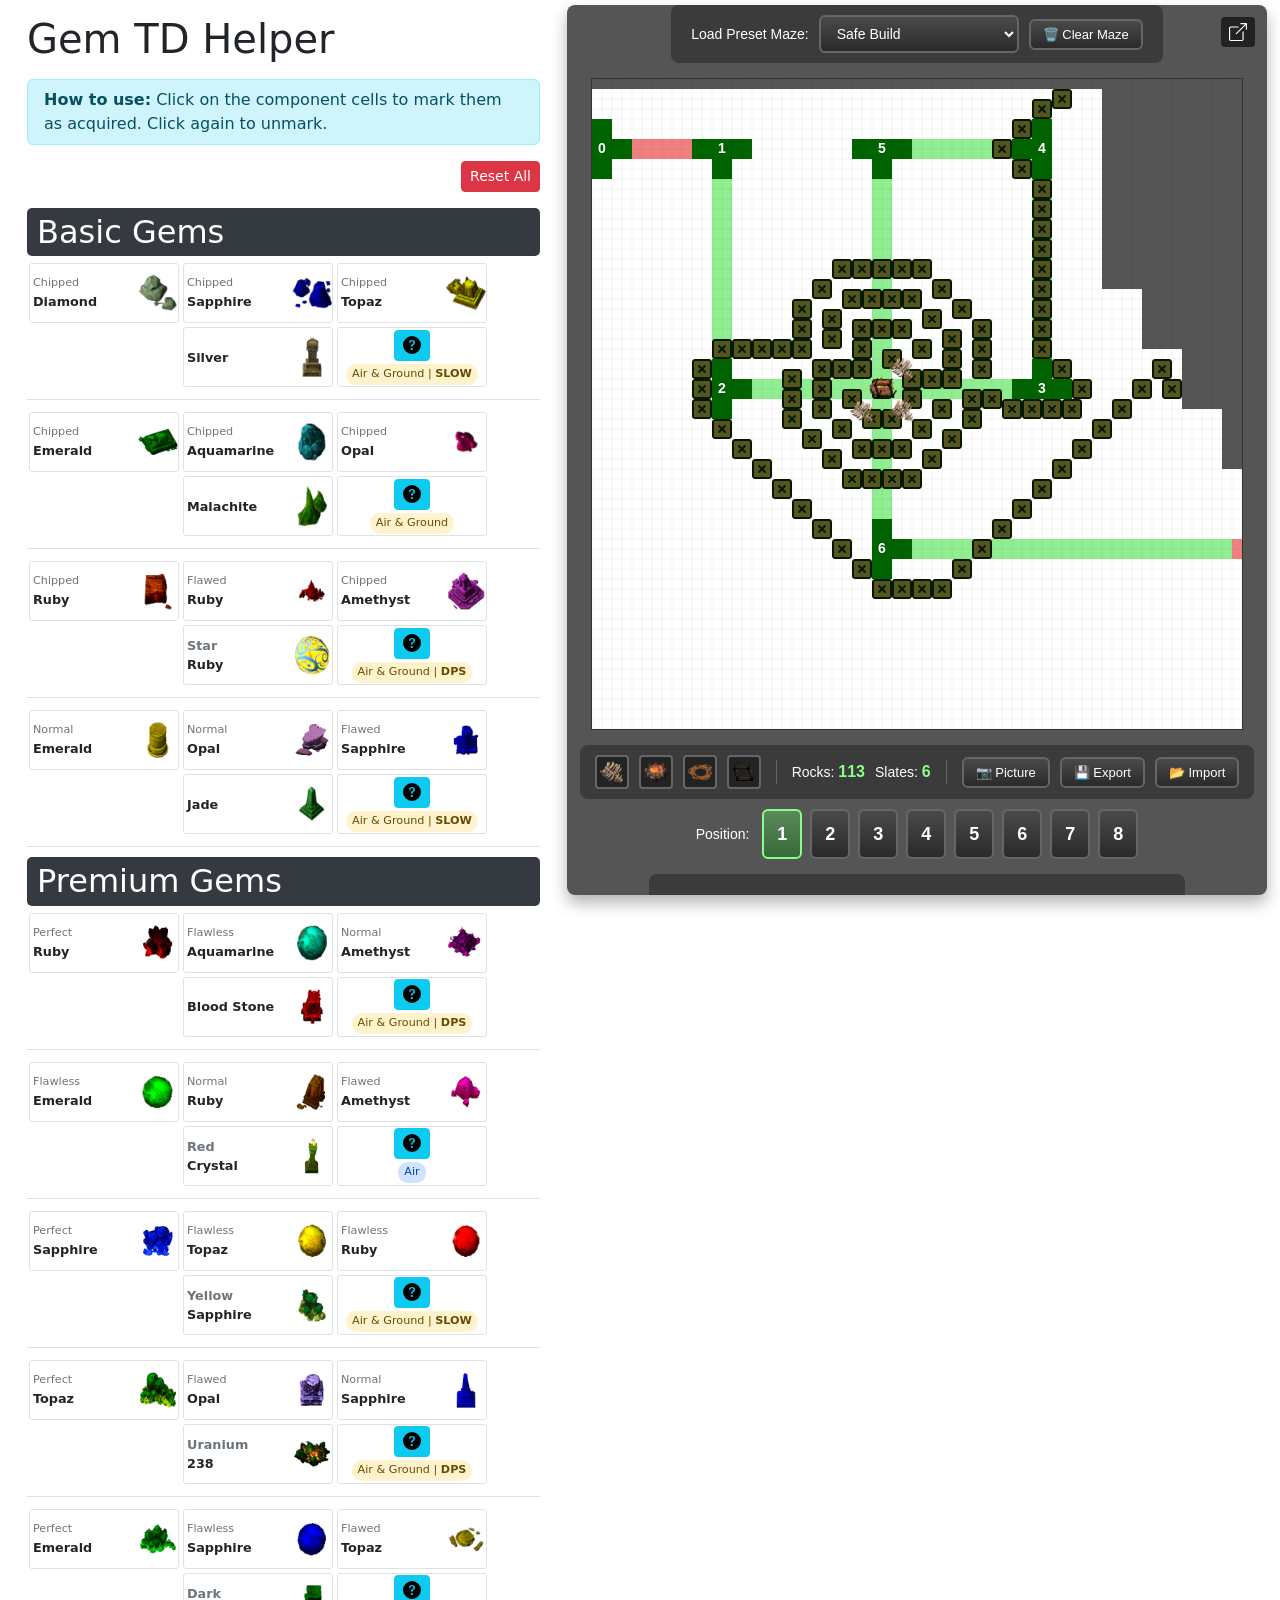
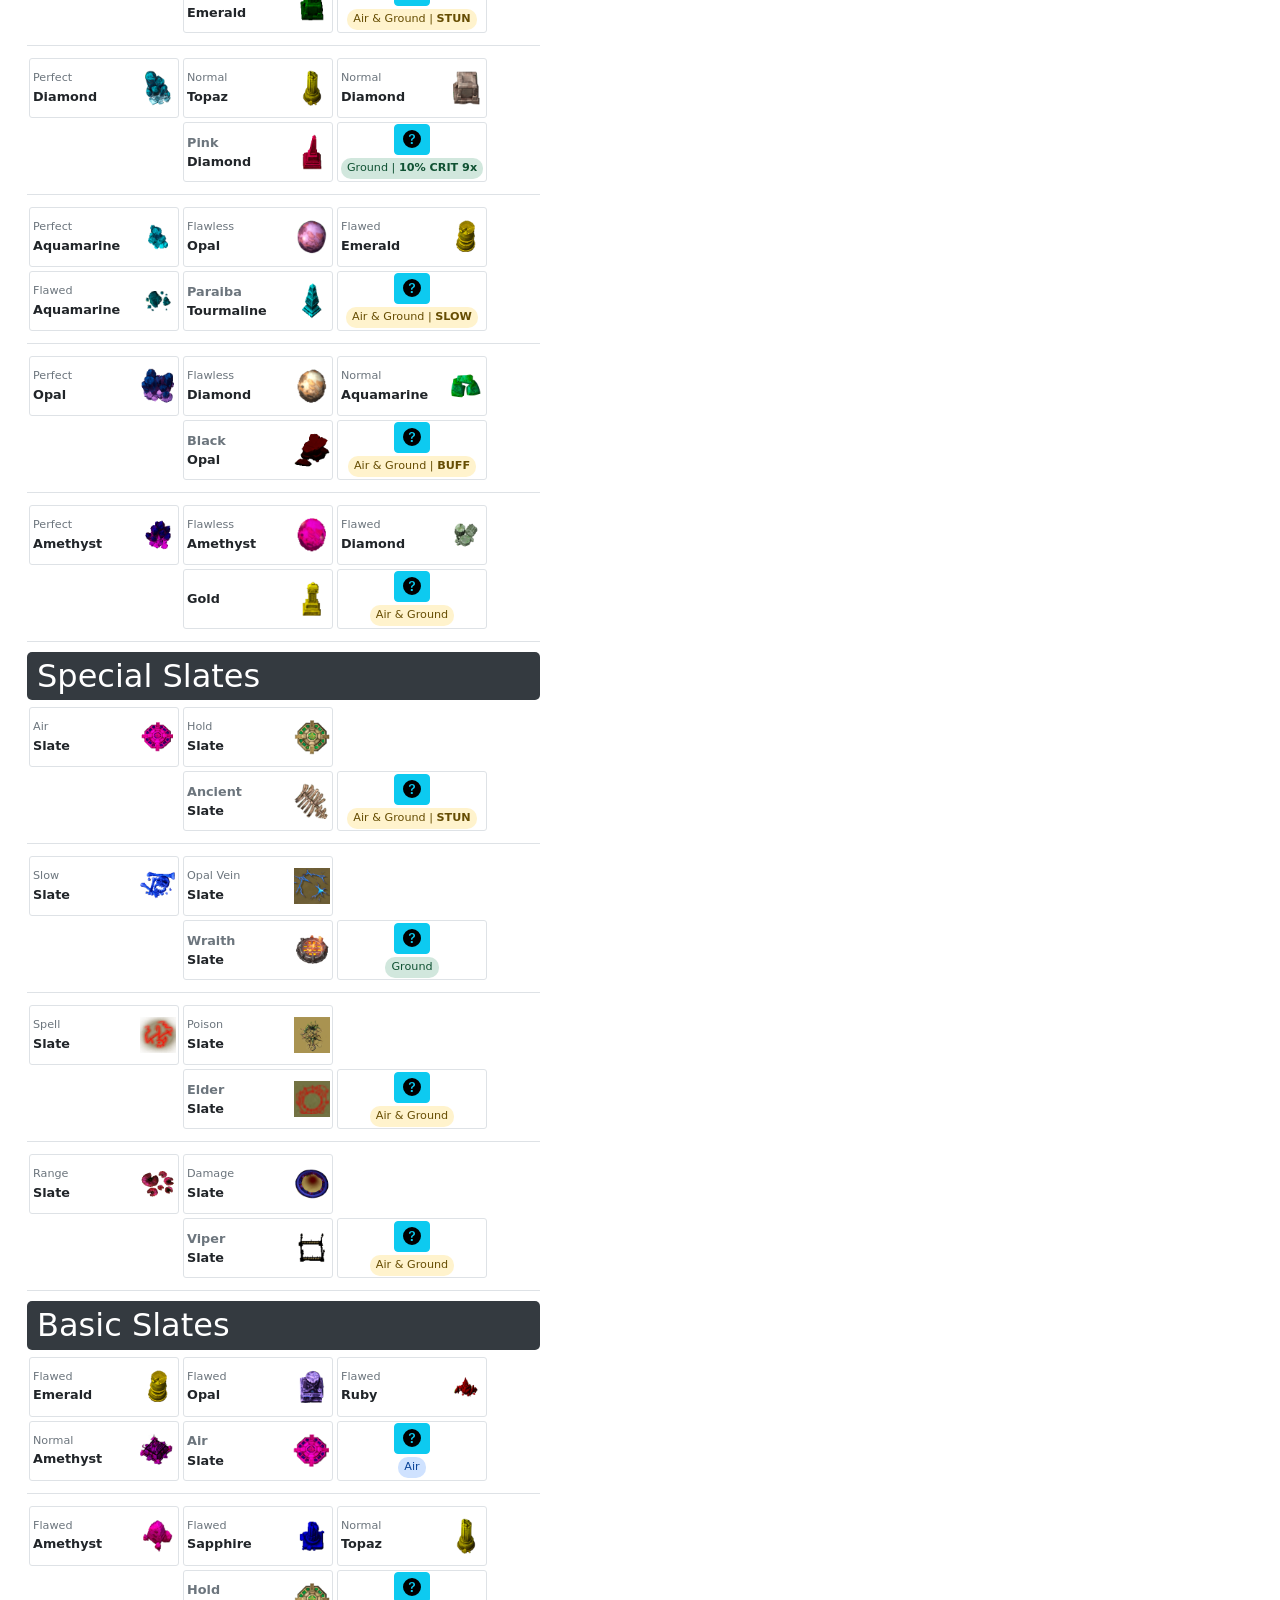
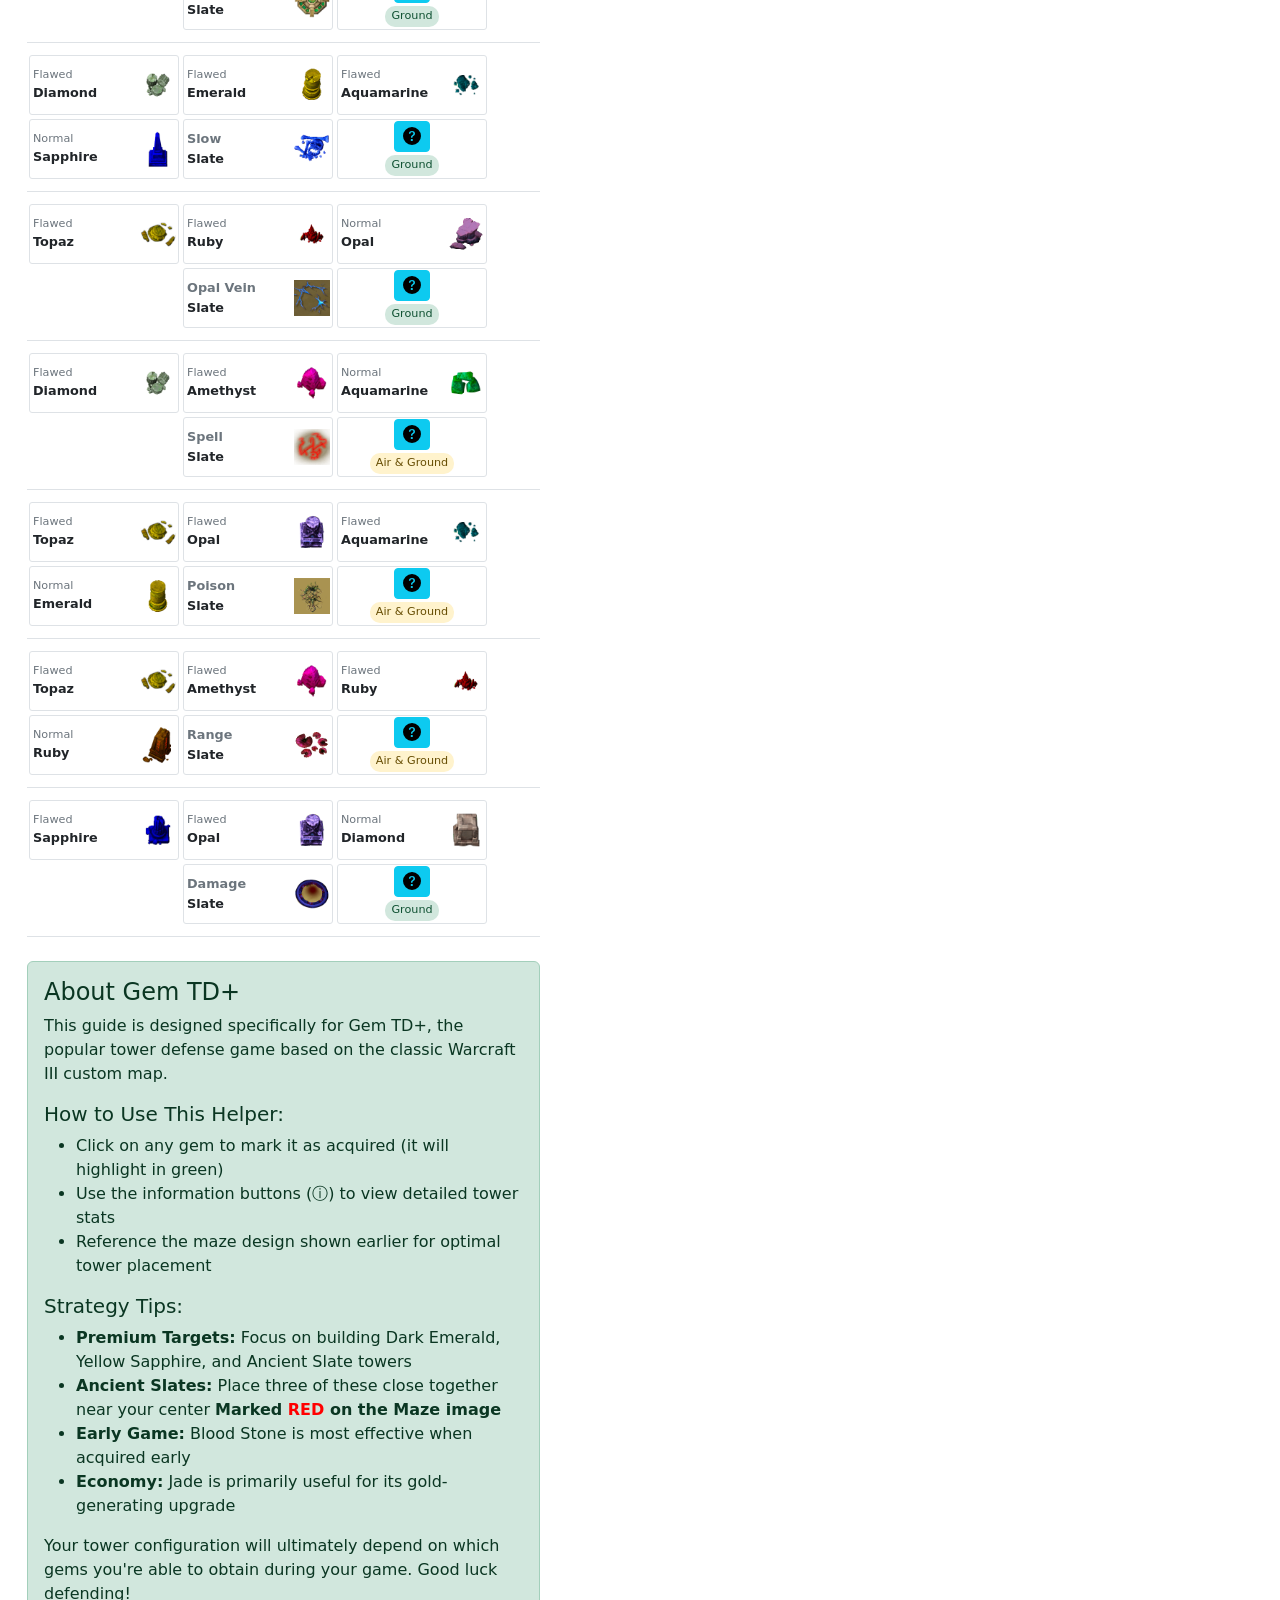
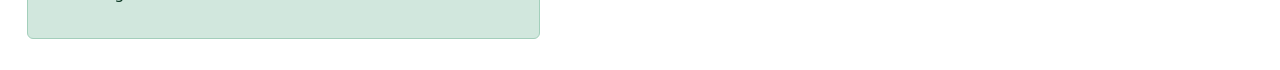
==== commit 1208d911: "added new tab button for builder" ====
--- a/index.html
+++ b/index.html
@@ -260,6 +260,13 @@
             </div>
             <div class="col-md-12 text-end">
                 <button class="btn btn-danger btn-sm" id="resetAll">Reset All</button>
+                <a href="builder/" target="_blank" class="btn btn-primary btn-sm ms-2 d-xl-none" id="openBuilder">
+                    Open Builder
+                    <svg xmlns="http://www.w3.org/2000/svg" width="14" height="14" fill="currentColor" viewBox="0 0 16 16" class="ms-1" style="vertical-align: -2px;">
+                        <path fill-rule="evenodd" d="M8.636 3.5a.5.5 0 0 0-.5-.5H1.5A1.5 1.5 0 0 0 0 4.5v10A1.5 1.5 0 0 0 1.5 16h10a1.5 1.5 0 0 0 1.5-1.5V7.864a.5.5 0 0 0-1 0V14.5a.5.5 0 0 1-.5.5h-10a.5.5 0 0 1-.5-.5v-10a.5.5 0 0 1 .5-.5h6.636a.5.5 0 0 0 .5-.5z"/>
+                        <path fill-rule="evenodd" d="M16 .5a.5.5 0 0 0-.5-.5h-5a.5.5 0 0 0 0 1h3.793L6.146 9.146a.5.5 0 1 0 .708.708L15 1.707V5.5a.5.5 0 0 0 1 0v-5z"/>
+                    </svg>
+                </a>
             </div>
         </div>
         
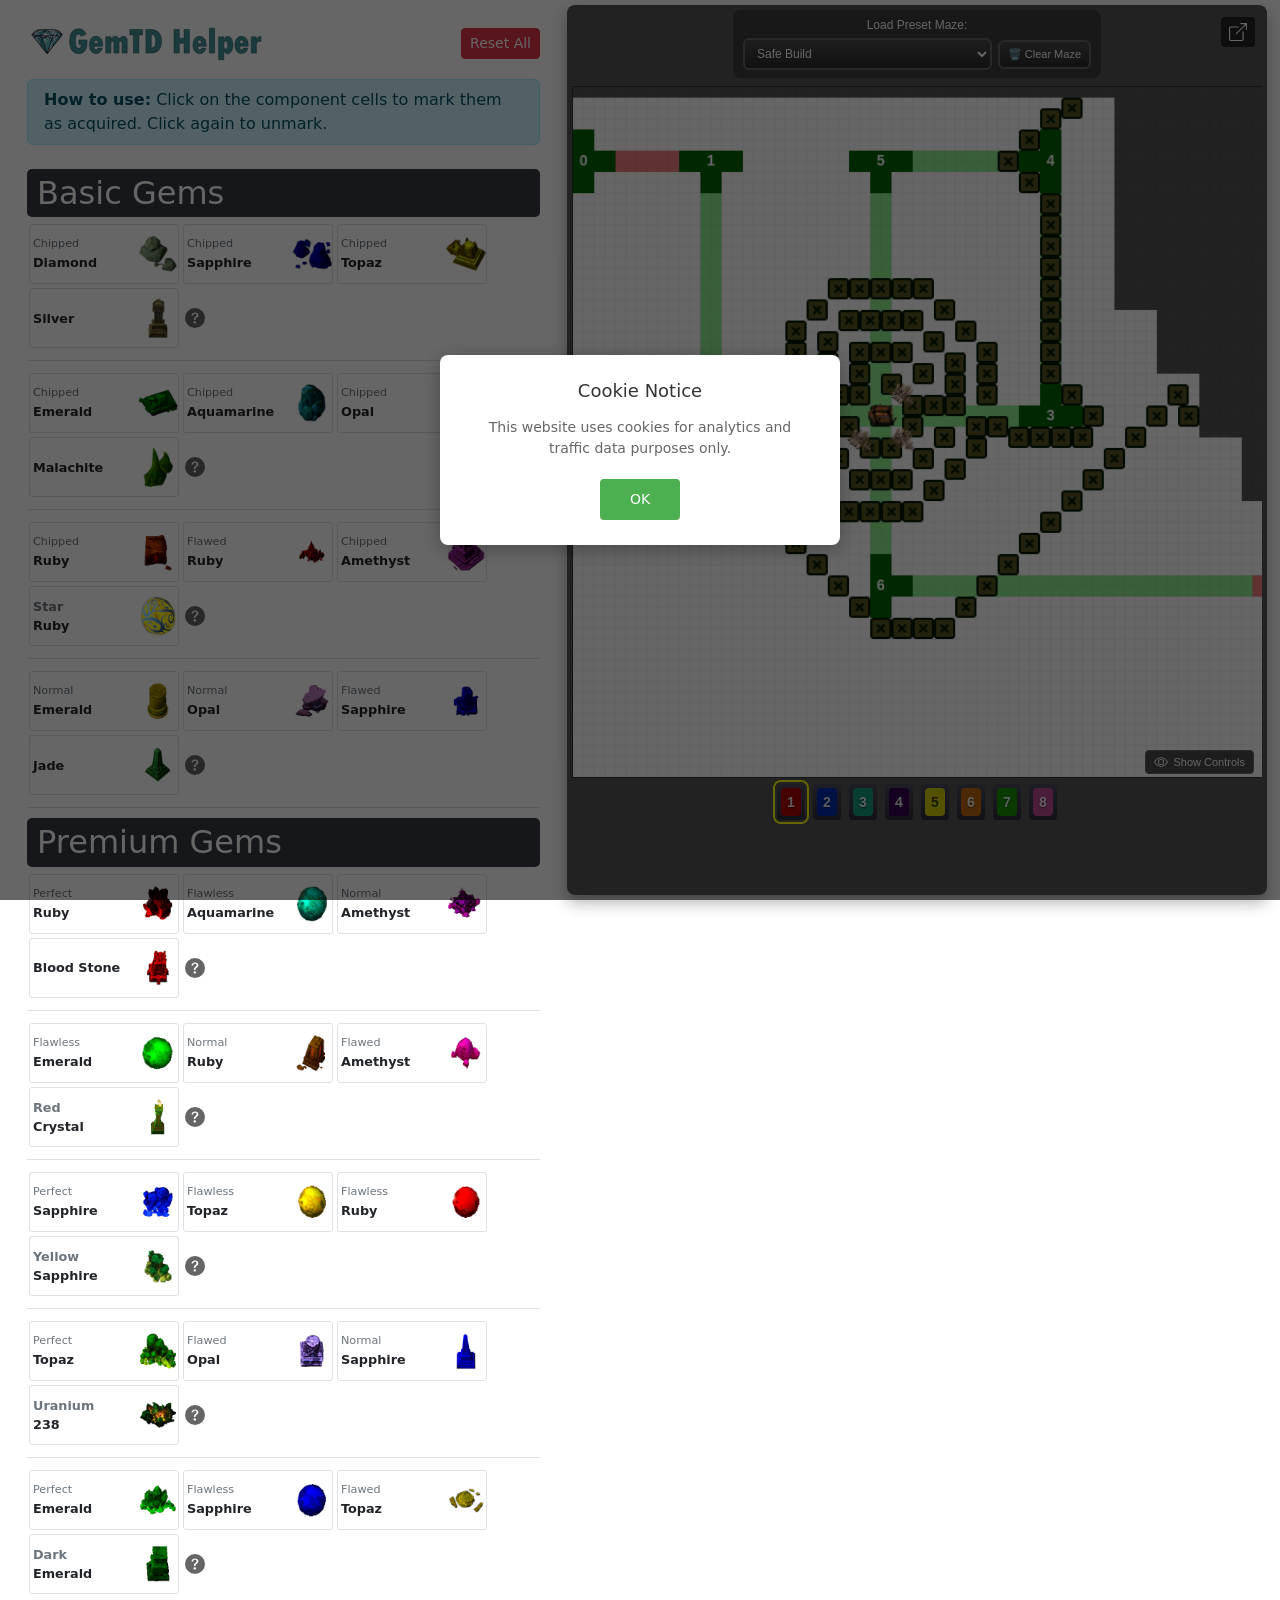
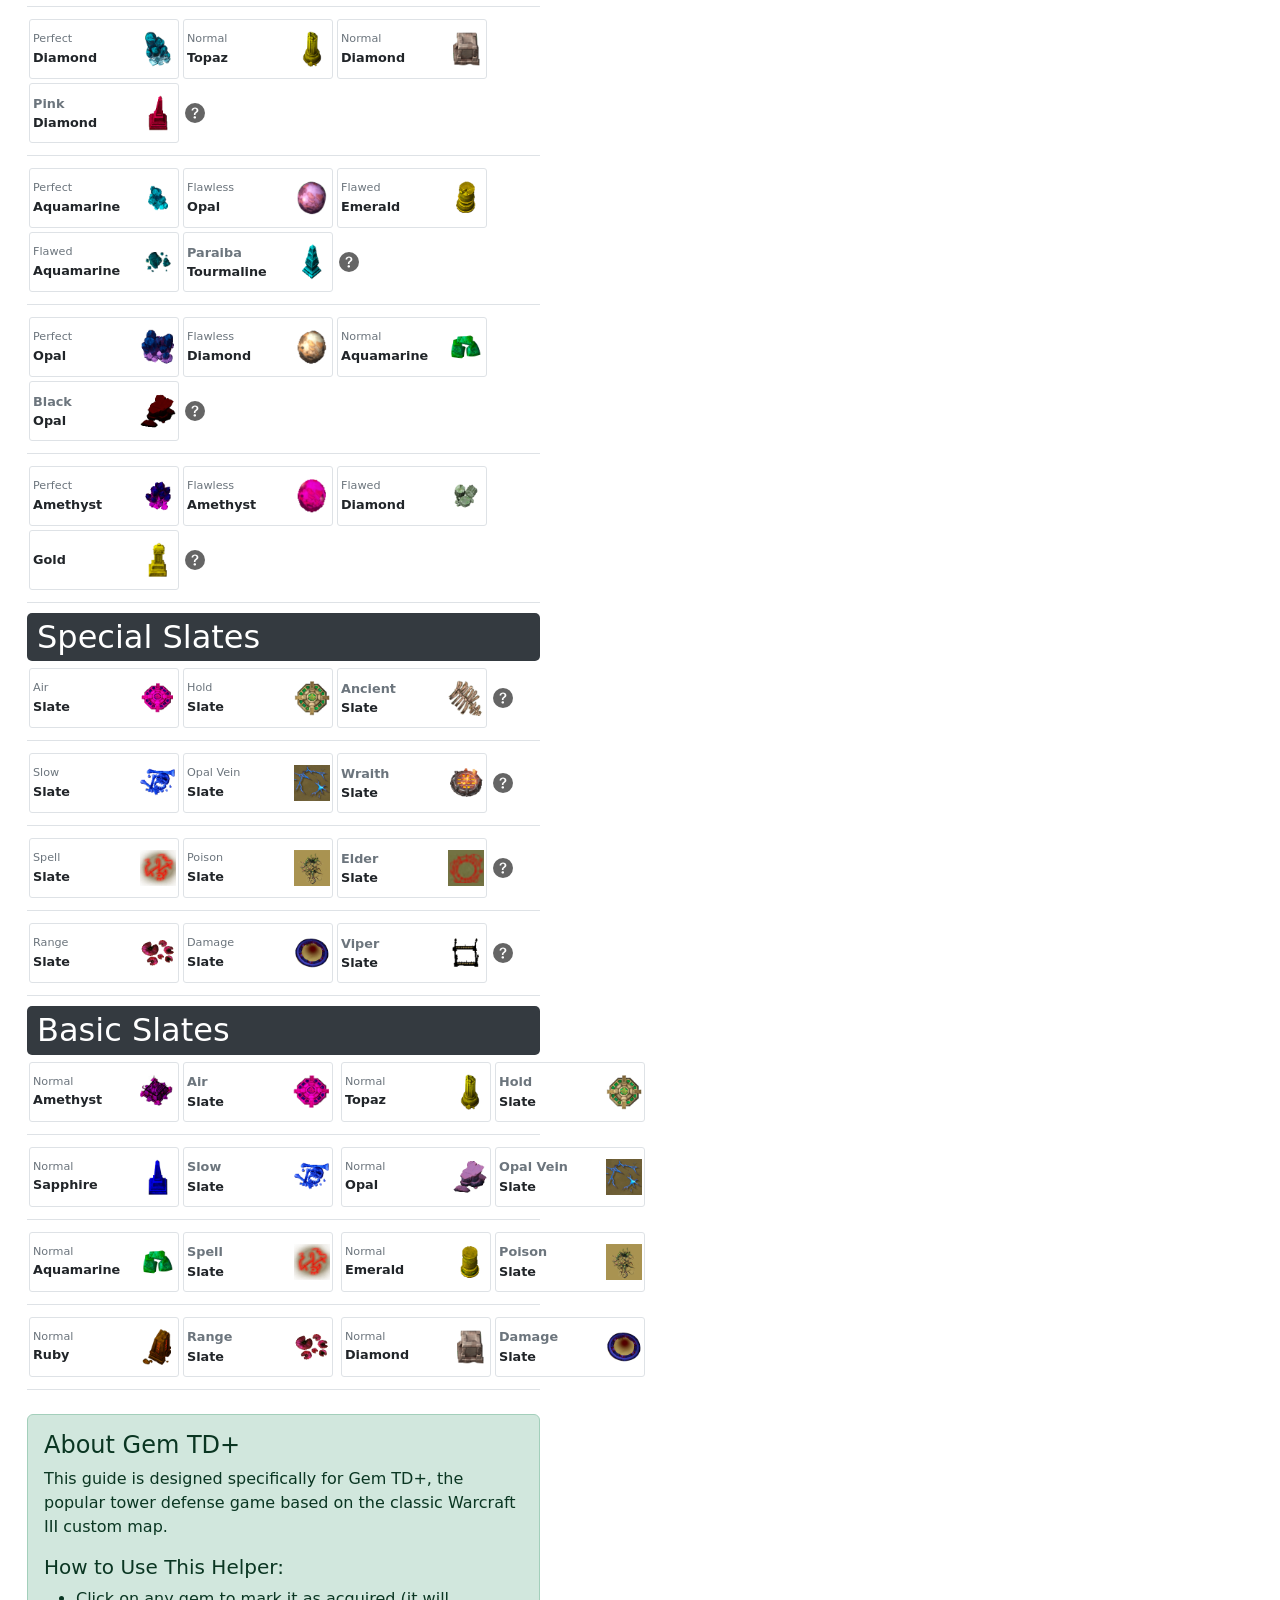
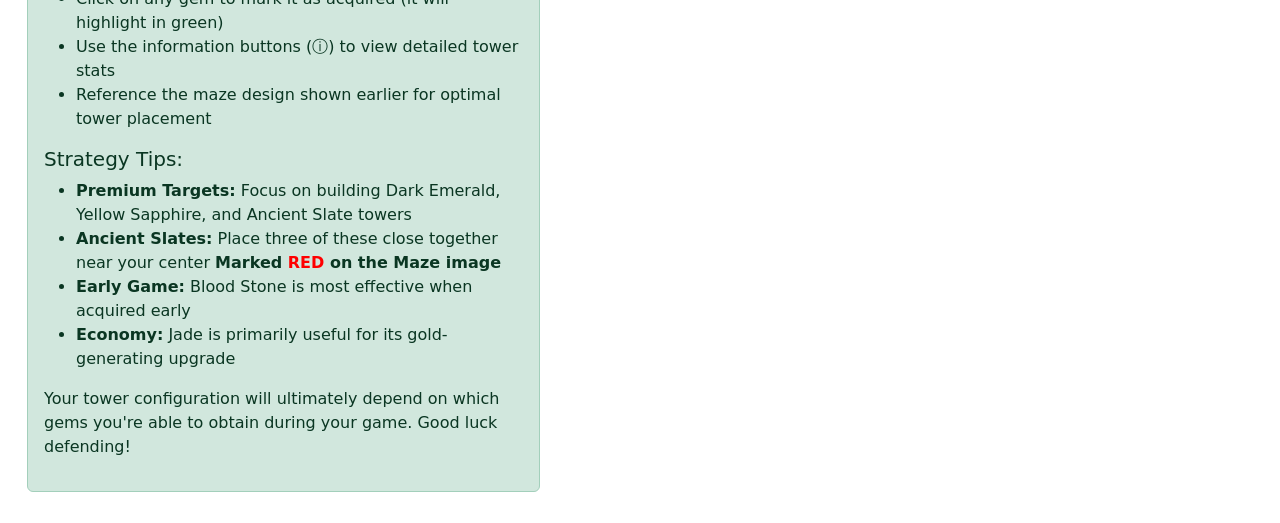
==== commit 02d37188: "added mobile responsiveness and updated icons" ====
--- a/index.html
+++ b/index.html
@@ -1,13 +1,23 @@
 <!DOCTYPE html>
 <html lang="en">
 <head>
+    <!-- Google tag (gtag.js) -->
+    <script async src="https://www.googletagmanager.com/gtag/js?id=G-8CM295RECE"></script>
+    <script>
+      window.dataLayer = window.dataLayer || [];
+      function gtag(){dataLayer.push(arguments);}
+      gtag('js', new Date());
+      gtag('config', 'G-8CM295RECE');
+    </script>
     <meta charset="UTF-8">
     <meta name="viewport" content="width=device-width, initial-scale=1.0">
     <title>Gem TD Helper</title>
-    <link rel="apple-touch-icon" sizes="180x180" href="favicon/apple-touch-icon.png">
-    <link rel="icon" type="image/png" sizes="32x32" href="favicon/favicon-32x32.png">
-    <link rel="icon" type="image/png" sizes="16x16" href="favicon/favicon-16x16.png">
-    <link rel="manifest" href="favicon/site.webmanifest">
+    <link rel="icon" type="image/png" href="/inc/favicon-96x96.png" sizes="96x96" />
+    <link rel="icon" type="image/svg+xml" href="/inc/favicon.svg" />
+    <link rel="shortcut icon" href="/inc/favicon.ico" />
+    <link rel="apple-touch-icon" sizes="180x180" href="/inc/apple-touch-icon.png" />
+    <meta name="apple-mobile-web-app-title" content="GemTD.top" />
+    <link rel="manifest" href="/inc/site.webmanifest" />
     <meta name="description" content="Interactive helper for Gem TD+, the popular tower defense game. Track gems, plan combinations, and view tower stats.">
     <meta name="keywords" content="Gem TD+, Gem TD, Tower Defense, Warcraft III, Custom Map, Gem Combinations, TD Guide">
     <meta name="author" content="GEM TD Fan">
@@ -20,256 +30,32 @@
     <meta name="twitter:card" content="summary_large_image">
     <!-- Bootstrap 5 CSS -->
     <link href="inc/bootstrap.min.css" rel="stylesheet">
-    <!-- Bootstrap Icons -->
-    <style>
-        body {
-            padding: 15px;
-        }
-        
-        .gem-cell {
-            width: 150px;
-            height: 60px;
-            cursor: pointer;
-            border: 1px solid #dee2e6;
-            transition: all 0.2s;
-            display: flex;
-            padding: 0;
-            align-items: center;
-            border-radius: 3px;
-            margin: 2px;
-        }
-        
-        .gem-cell.acquired {
-            background-color: rgba(40, 167, 69, 0.2);
-            border-color: #28a745;
-        }
-        
-        .gem-img {
-            width: 40px;
-            height: 40px;
-            background-color: black;
-            border-radius: 3px;
-            display: flex;
-            align-items: center;
-            justify-content: center;
-            margin-left: 3px;
-            color: black;
-            font-weight: bold;
-            font-size: 0.7rem;
-        }
-        
-        .gem-text {
-            display: flex;
-            flex-direction: column;
-            flex: 1;
-            padding-left: 3px;
-        }
-        
-        .gem-quality {
-            font-size: 0.7rem;
-            color: #6c757d;
-        }
-        
-        .gem-name {
-            font-size: 0.8rem;
-            font-weight: bold;
-        }
-        
-        .result-gem .gem-quality,
-        .result-gem .gem-name {
-            font-size: 0.8rem;
-            font-weight: bold;
-        }
-        
-        .section-title {
-            background-color: #343a40;
-            color: white;
-            padding: 5px 10px;
-            margin-top: 10px;
-            margin-bottom: 5px;
-            border-radius: 5px;
-        }
-        
-        .info-cell {
-            width: 150px;
-            height: 60px;
-            display: flex;
-            flex-direction: column;
-            align-items: center;
-            justify-content: center;
-            margin: 2px;
-            border: 1px solid #dee2e6;
-            border-radius: 3px;
-            padding: 0;
-        }
-        
-        .tower-type {
-            font-size: 0.7rem;
-            padding: 2px 6px;
-            border-radius: 10px;
-            margin-top: 3px;
-        }
-        
-        .type-air {
-            background-color: #cfe2ff;
-            color: #084298;
-        }
-        
-        .type-ground {
-            background-color: #d1e7dd;
-            color: #0f5132;
-        }
-        
-        .type-mixed {
-            background-color: #fff3cd;
-            color: #664d03;
-        }
-        
-        /* Gem colors for images */
-        .diamond-img { background-color: #b9f2ff; color: #000; }
-        .ruby-img { background-color: #e0115f; }
-        .sapphire-img { background-color: #0f52ba; }
-        .emerald-img { background-color: #046307; }
-        .topaz-img { background-color: #ffc87c; color: #000; }
-        .opal-img { background-color: #a8c3bc; color: #000; }
-        .aquamarine-img { background-color: #7fffd4; color: #000; }
-        .amethyst-img { background-color: #9966cc; }
-        
-        /* Slate image colors */
-        .air-slate-img { background-color: #87ceeb; color: #000; }
-        .hold-slate-img { background-color: #8b4513; }
-        .slow-slate-img { background-color: #4682b4; }
-        .opal-vein-slate-img { background-color: #e6e6fa; color: #000; }
-        .poison-slate-img { background-color: #556b2f; }
-        .spell-slate-img { background-color: #9932cc; }
-        .range-slate-img { background-color: #cd5c5c; }
-        .damage-slate-img { background-color: #b22222; }
-        .ancient-slate-img { background-color: #696969; }
-        .wraith-slate-img { background-color: #483d8b; }
-        .elder-slate-img { background-color: #8b008b; }
-        .viper-slate-img { background-color: #006400; }
-        
-        /* Special gem image colors */
-        .silver-img { background-color: #c0c0c0; color: #000; }
-        .malachite-img { background-color: #0bda51; color: #000; }
-        .star-ruby-img { background-color: #e0115f; }
-        .jade-img { background-color: #00a36c; }
-        .blood-stone-img { background-color: #800000; }
-        .red-crystal-img { background-color: #ff0000; }
-        .dark-emerald-img { background-color: #046307; }
-        .yellow-sapphire-img { background-color: #ffc000; color: #000; }
-        .pink-diamond-img { background-color: #ff69b4; color: #000; }
-        .uranium-img { background-color: #35f361; color: #000; }
-        .gold-img { background-color: #ffd700; color: #000; }
-        .black-opal-img { background-color: #2d383a; }
-        .paraiba-img { background-color: #42c0fb; color: #000; }
-
-        .gem-row {
-            margin-bottom: 10px;
-            border-bottom: 1px solid #dee2e6;
-            padding-bottom: 10px;
-        }
-        
-        .gem-row:last-child {
-            border-bottom: none;
-        }
-        
-        .spacer {
-            width: 150px;
-            height: 60px;
-            margin: 2px;
-        }
-        /* Style for the icon */
-        .bi-question-circle-fill {
-          display: inline-block;
-          width: 1.3em;
-          height: 1.3em;
-          vertical-align: -0.3em;
-          background-image: url('inc/bi-question-circle-fill.svg');
-          background-repeat: no-repeat;
-          background-position: center;
-          background-size: contain;
-        }
-        
-        /* Media queries for responsive layout */
-        @media (min-width: 1200px) {
-            #maze-container {
-                position: fixed;
-                right: 1%;
-                top: 5px;
-                width: 700px;
-                height: calc(100vh - 10px);
-                z-index: 100;
-            }
-
-            #builder-iframe {
-                width: 100%;
-                height: 100%;
-                border: none;
-                border-radius: 8px;
-                box-shadow: 0 0.5rem 1rem rgba(0, 0, 0, 0.3);
-            }
-
-            .builder-newtab-btn {
-                position: absolute;
-                top: 12px;
-                right: 12px;
-                z-index: 110;
-                background: rgba(0, 0, 0, 0.6);
-                color: #fff;
-                padding: 6px 8px;
-                border-radius: 4px;
-                text-decoration: none;
-                transition: background 0.2s;
-                display: flex;
-                align-items: center;
-                justify-content: center;
-            }
-
-            .builder-newtab-btn:hover {
-                background: rgba(0, 0, 0, 0.8);
-                color: #fff;
-            }
-
-            .container-fluid {
-                padding-right: calc(700px + 2%);
-            }
-        }
-
-        @media (min-width: 1400px) {
-            #maze-container {
-                width: 750px;
-            }
-
-            .container-fluid {
-                padding-right: calc(750px + 2%);
-            }
-        }
-
-    </style>
+    <!-- Custom CSS -->
+    <link href="inc/style.css" rel="stylesheet">
 </head>
 <body>
     <div class="container-fluid">
-        <h1 class="mb-3">Gem TD Helper</h1>
-        
+        <div class="d-flex justify-content-between align-items-center mb-3 mt-2 title-row">
+            <img src="inc/gemtd.top-logo.svg" alt="Gem TD Helper" class="logo">
+            <button class="btn btn-danger btn-sm" id="resetAll">Reset All</button>
+        </div>
+
         <div class="row mb-3">
             <div class="col-12">
-                <div class="alert alert-info py-2">
+                <div class="alert alert-info py-2 mb-2">
                     <strong>How to use:</strong> Click on the component cells to mark them as acquired. Click again to unmark.
                 </div>
             </div>
-            <div class="col-md-12 text-end">
-                <button class="btn btn-danger btn-sm" id="resetAll">Reset All</button>
-                <a href="builder/" target="_blank" class="btn btn-primary btn-sm ms-2 d-xl-none" id="openBuilder">
-                    Open Builder
-                    <svg xmlns="http://www.w3.org/2000/svg" width="14" height="14" fill="currentColor" viewBox="0 0 16 16" class="ms-1" style="vertical-align: -2px;">
-                        <path fill-rule="evenodd" d="M8.636 3.5a.5.5 0 0 0-.5-.5H1.5A1.5 1.5 0 0 0 0 4.5v10A1.5 1.5 0 0 0 1.5 16h10a1.5 1.5 0 0 0 1.5-1.5V7.864a.5.5 0 0 0-1 0V14.5a.5.5 0 0 1-.5.5h-10a.5.5 0 0 1-.5-.5v-10a.5.5 0 0 1 .5-.5h6.636a.5.5 0 0 0 .5-.5z"/>
-                        <path fill-rule="evenodd" d="M16 .5a.5.5 0 0 0-.5-.5h-5a.5.5 0 0 0 0 1h3.793L6.146 9.146a.5.5 0 1 0 .708.708L15 1.707V5.5a.5.5 0 0 0 1 0v-5z"/>
-                    </svg>
-                </a>
-            </div>
-        </div>
-        
+        </div>
+
+        <!-- Mobile Builder Container -->
+        <div class="d-xl-none" id="mobile-builder-container">
+            <button class="btn btn-primary btn-sm w-100 mb-2 hide-builder-btn" id="hideBuilderTop">Hide Builder</button>
+            <iframe src="builder/" id="mobile-builder-iframe"></iframe>
+            <button class="btn btn-primary btn-sm w-100 mt-2 hide-builder-btn" id="hideBuilderBottom">Hide Builder</button>
+            <button class="btn btn-primary btn-sm w-100 show-builder-btn" id="showBuilder" style="display: none;">Show Builder</button>
+        </div>
+
         <!-- Main content -->
         <div>
             <!-- Basic Gems -->
@@ -311,9 +97,6 @@
                     </div>
                 </div>
                 
-                <!-- Spacer -->
-                <div class="spacer"></div>
-
                 <!-- Silver -->
                 <div class="gem-cell result-gem" onclick="this.classList.toggle('acquired')">
                     <div class="gem-text">
@@ -324,14 +107,11 @@
                         <img src="img/silver.png" alt="SILVER" style="width: 100%; height: 100%; object-fit: contain;">
                     </div>
                 </div>
-                
-                <!-- Info -->
-                <div class="info-cell">
-                    <button type="button" class="btn btn-info btn-sm" data-bs-toggle="modal" data-bs-target="#infoModal" 
-                        data-info="Damage: 20-21 | Cooldown: 1s | Splash damage with slows">
-                        <i class="bi bi-question-circle-fill"></i>
-                    </button>
-                    <span class="tower-type type-mixed">Air &amp; Ground | <strong>SLOW</strong></span>
+
+                <!-- Info -->
+                <div class="info-icon" data-bs-toggle="modal" data-bs-target="#infoModal"
+                    data-info="Damage: 20-21 | Cooldown: 1s | Splash damage with slows | Air &amp; Ground | SLOW">
+                    <i class="bi bi-question-circle-fill"></i>
                 </div>
             </div>
         </div>
@@ -372,9 +152,6 @@
                     </div>
                 </div>
                 
-                <!-- Spacer -->
-                <div class="spacer"></div>
-                
                 <!-- Malachite -->
                 <div class="gem-cell result-gem" onclick="this.classList.toggle('acquired')">
                     <div class="gem-text">
@@ -385,14 +162,11 @@
                         <img src="img/malachite.png" alt="MAL" style="width: 100%; height: 100%; object-fit: contain;">
                     </div>
                 </div>
-                
-                <!-- Info -->
-                <div class="info-cell">
-                    <button type="button" class="btn btn-info btn-sm" data-bs-toggle="modal" data-bs-target="#infoModal" 
-                        data-info="Damage: 6 | Cooldown: 0.5s | Can attack 3 targets at 750 range">
-                        <i class="bi bi-question-circle-fill"></i>
-                    </button>
-                    <span class="tower-type type-mixed">Air &amp; Ground</span>
+
+                <!-- Info -->
+                <div class="info-icon" data-bs-toggle="modal" data-bs-target="#infoModal"
+                    data-info="Damage: 6 | Cooldown: 0.5s | Can attack 3 targets at 750 range | Air &amp; Ground">
+                    <i class="bi bi-question-circle-fill"></i>
                 </div>
             </div>
         </div>
@@ -433,9 +207,6 @@
                     </div>
                 </div>
                 
-                <!-- Spacer -->
-                <div class="spacer"></div>
-                
                 <!-- Star Ruby -->
                 <div class="gem-cell result-gem" onclick="this.classList.toggle('acquired')">
                     <div class="gem-text">
@@ -446,14 +217,11 @@
                         <img src="img/star-ruby.png" alt="SR" style="width: 100%; height: 100%; object-fit: contain;">
                     </div>
                 </div>
-                
-                <!-- Info -->
-                <div class="info-cell">
-                    <button type="button" class="btn btn-info btn-sm" data-bs-toggle="modal" data-bs-target="#infoModal" 
-                        data-info="Damage: 0 | Cooldown: 0s | 40 damage per second to enemies nearby">
-                        <i class="bi bi-question-circle-fill"></i>
-                    </button>
-                    <span class="tower-type type-mixed">Air &amp; Ground | <strong>DPS</strong></span>
+
+                <!-- Info -->
+                <div class="info-icon" data-bs-toggle="modal" data-bs-target="#infoModal"
+                    data-info="Damage: 0 | Cooldown: 0s | 40 damage per second to enemies nearby | Air &amp; Ground | DPS">
+                    <i class="bi bi-question-circle-fill"></i>
                 </div>
             </div>
         </div>
@@ -494,9 +262,6 @@
                     </div>
                 </div>
                 
-                <!-- Spacer -->
-                <div class="spacer"></div>
-                
                 <!-- Jade -->
                 <div class="gem-cell result-gem" onclick="this.classList.toggle('acquired')">
                     <div class="gem-text">
@@ -507,14 +272,11 @@
                         <img src="img/jade.png" alt="JADE" style="width: 90%; height: 90%; object-fit: contain;">
                     </div>
                 </div>
-                
-                <!-- Info -->
-                <div class="info-cell">
-                    <button type="button" class="btn btn-info btn-sm" data-bs-toggle="modal" data-bs-target="#infoModal" 
-                        data-info="Damage: 30-35 | Cooldown: 0.5s | 50% slow poison over 2 seconds">
-                        <i class="bi bi-question-circle-fill"></i>
-                    </button>
-                    <span class="tower-type type-mixed">Air &amp; Ground | <strong>SLOW</strong></span>
+
+                <!-- Info -->
+                <div class="info-icon" data-bs-toggle="modal" data-bs-target="#infoModal"
+                    data-info="Damage: 30-35 | Cooldown: 0.5s | 50% slow poison over 2 seconds | Air &amp; Ground | SLOW">
+                    <i class="bi bi-question-circle-fill"></i>
                 </div>
             </div>
         </div>
@@ -558,9 +320,6 @@
                     </div>
                 </div>
                 
-                <!-- Spacer -->
-                <div class="spacer"></div>
-                
                 <!-- Blood Stone -->
                 <div class="gem-cell result-gem" onclick="this.classList.toggle('acquired')">
                     <div class="gem-text">
@@ -571,14 +330,11 @@
                         <img src="img/blood-stone.png" alt="BS" style="width: 90%; height: 90%; object-fit: contain;">
                     </div>
                 </div>
-                
-                <!-- Info -->
-                <div class="info-cell">
-                    <button type="button" class="btn btn-info btn-sm" data-bs-toggle="modal" data-bs-target="#infoModal" 
-                        data-info="Damage: 115 | Cooldown: 1.5s | Splash damage and 60 DPS immolation">
-                        <i class="bi bi-question-circle-fill"></i>
-                    </button>
-                    <span class="tower-type type-mixed">Air &amp; Ground | <strong>DPS</strong></span>
+
+                <!-- Info -->
+                <div class="info-icon" data-bs-toggle="modal" data-bs-target="#infoModal"
+                    data-info="Damage: 115 | Cooldown: 1.5s | Splash damage and 60 DPS immolation | Air &amp; Ground | DPS">
+                    <i class="bi bi-question-circle-fill"></i>
                 </div>
             </div>
         </div>
@@ -619,9 +375,6 @@
                     </div>
                 </div>
                 
-                <!-- Spacer -->
-                <div class="spacer"></div>
-                
                 <!-- Red Crystal -->
                 <div class="gem-cell result-gem" onclick="this.classList.toggle('acquired')">
                     <div class="gem-text">
@@ -632,14 +385,11 @@
                         <img src="img/red-crystal.png" alt="RC" style="width: 90%; height: 90%; object-fit: contain;">
                     </div>
                 </div>
-                
-                <!-- Info -->
-                <div class="info-cell">
-                    <button type="button" class="btn btn-info btn-sm" data-bs-toggle="modal" data-bs-target="#infoModal" 
-                        data-info="Damage: 50-75 | Cooldown: 0.8s | -4 armor aura to air units. Air only.">
-                        <i class="bi bi-question-circle-fill"></i>
-                    </button>
-                    <span class="tower-type type-air">Air</span>
+
+                <!-- Info -->
+                <div class="info-icon" data-bs-toggle="modal" data-bs-target="#infoModal"
+                    data-info="Damage: 50-75 | Cooldown: 0.8s | -4 armor aura to air units | Air only">
+                    <i class="bi bi-question-circle-fill"></i>
                 </div>
             </div>
         </div>
@@ -680,9 +430,6 @@
                     </div>
                 </div>
                 
-                <!-- Spacer -->
-                <div class="spacer"></div>
-                
                 <!-- Yellow Sapphire -->
                 <div class="gem-cell result-gem" onclick="this.classList.toggle('acquired')">
                     <div class="gem-text">
@@ -693,14 +440,11 @@
                         <img src="img/yellow-sapphire.png" alt="YS" style="width: 90%; height: 90%; object-fit: contain;">
                     </div>
                 </div>
-                
-                <!-- Info -->
-                <div class="info-cell">
-                    <button type="button" class="btn btn-info btn-sm" data-bs-toggle="modal" data-bs-target="#infoModal" 
-                        data-info="Damage: 100 | Cooldown: 1s | 400 Splash damage with slows">
-                        <i class="bi bi-question-circle-fill"></i>
-                    </button>
-                    <span class="tower-type type-mixed">Air &amp; Ground | <strong>SLOW</strong></span>
+
+                <!-- Info -->
+                <div class="info-icon" data-bs-toggle="modal" data-bs-target="#infoModal"
+                    data-info="Damage: 100 | Cooldown: 1s | 400 Splash damage with slows | Air &amp; Ground | SLOW">
+                    <i class="bi bi-question-circle-fill"></i>
                 </div>
             </div>
         </div>
@@ -741,9 +485,6 @@
                     </div>
                 </div>
                 
-                <!-- Spacer -->
-                <div class="spacer"></div>
-                
                 <!-- Uranium 238 -->
                 <div class="gem-cell result-gem" onclick="this.classList.toggle('acquired')">
                     <div class="gem-text">
@@ -754,14 +495,11 @@
                         <img src="img/uranium-238.png" alt="U238" style="width: 90%; height: 90%; object-fit: contain;">
                     </div>
                 </div>
-                
-                <!-- Info -->
-                <div class="info-cell">
-                    <button type="button" class="btn btn-info btn-sm" data-bs-toggle="modal" data-bs-target="#infoModal" 
-                        data-info="Damage: 0 | Cooldown: 0s | 200 DPS and 50% slows within 500 range">
-                        <i class="bi bi-question-circle-fill"></i>
-                    </button>
-                    <span class="tower-type type-mixed">Air &amp; Ground | <strong>DPS</strong></span>
+
+                <!-- Info -->
+                <div class="info-icon" data-bs-toggle="modal" data-bs-target="#infoModal"
+                    data-info="Damage: 0 | Cooldown: 0s | 200 DPS and 50% slows within 500 range | Air &amp; Ground | DPS">
+                    <i class="bi bi-question-circle-fill"></i>
                 </div>
             </div>
         </div>
@@ -802,9 +540,6 @@
                     </div>
                 </div>
                 
-                <!-- Spacer -->
-                <div class="spacer"></div>
-                
                 <!-- Dark Emerald -->
                 <div class="gem-cell result-gem" onclick="this.classList.toggle('acquired')">
                     <div class="gem-text">
@@ -815,14 +550,11 @@
                         <img src="img/dark-emerald.png" alt="DE" style="width: 90%; height: 90%; object-fit: contain;">
                     </div>
                 </div>
-                
-                <!-- Info -->
-                <div class="info-cell">
-                    <button type="button" class="btn btn-info btn-sm" data-bs-toggle="modal" data-bs-target="#infoModal" 
-                        data-info="Damage: 90-150 | Cooldown: 0.8s | 10% chance to stun for 1.5 seconds">
-                        <i class="bi bi-question-circle-fill"></i>
-                    </button>
-                    <span class="tower-type type-mixed">Air &amp; Ground | <strong>STUN</strong></span>
+
+                <!-- Info -->
+                <div class="info-icon" data-bs-toggle="modal" data-bs-target="#infoModal"
+                    data-info="Damage: 90-150 | Cooldown: 0.8s | 10% chance to stun for 1.5 seconds | Air &amp; Ground | STUN">
+                    <i class="bi bi-question-circle-fill"></i>
                 </div>
             </div>
         </div>
@@ -863,9 +595,6 @@
                     </div>
                 </div>
                 
-                <!-- Spacer -->
-                <div class="spacer"></div>
-                
                 <!-- Pink Diamond -->
                 <div class="gem-cell result-gem" onclick="this.classList.toggle('acquired')">
                     <div class="gem-text">
@@ -876,20 +605,17 @@
                         <img src="img/pink-diamond.png" alt="PD" style="width: 90%; height: 90%; object-fit: contain;">
                     </div>
                 </div>
-                
-                <!-- Info -->
-                <div class="info-cell">
-                    <button type="button" class="btn btn-info btn-sm" data-bs-toggle="modal" data-bs-target="#infoModal" 
-                        data-info="Damage: 150-175 | Cooldown: 0.75s | 10% chance for 5x damage. Ground only.">
-                        <i class="bi bi-question-circle-fill"></i>
-                    </button>
-                    <span class="tower-type type-ground">Ground | <strong>10% CRIT 9x</strong></span>
+
+                <!-- Info -->
+                <div class="info-icon" data-bs-toggle="modal" data-bs-target="#infoModal"
+                    data-info="Damage: 150-175 | Cooldown: 0.75s | 10% chance for 5x damage | Ground only | 10% CRIT 9x">
+                    <i class="bi bi-question-circle-fill"></i>
                 </div>
             </div>
         </div>
         
         <!-- Paraiba Tourmaline -->
-        <div class="gem-row">
+        <div class="gem-row paraiba-row">
             <div class="d-flex flex-wrap">
                 <!-- Perfect Aquamarine -->
                 <div class="gem-cell" onclick="this.classList.toggle('acquired')">
@@ -935,24 +661,23 @@
                     </div>
                 </div>
                 
-                <!-- Paraiba Tourmaline -->
-                <div class="gem-cell result-gem" onclick="this.classList.toggle('acquired')">
-                    <div class="gem-text">
-                        <span class="gem-quality">Paraiba</span>
-                        <span class="gem-name">Tourmaline</span>
-                    </div>
-                    <div class="gem-img" style="background-color: white;">
-                        <img src="img/paraiba-tourmaline.png" alt="PT" style="width: 90%; height: 90%; object-fit: contain;">
-                    </div>
-                </div>
-                
-                <!-- Info -->
-                <div class="info-cell">
-                    <button type="button" class="btn btn-info btn-sm" data-bs-toggle="modal" data-bs-target="#infoModal" 
-                        data-info="Damage: 10-400 | Cooldown: 0.75s | -4 armor to ground units, 20% frost nova">
+                <!-- Paraiba Tourmaline + Info (grouped for mobile 2-column layout) -->
+                <div class="paraiba-result-group">
+                    <div class="gem-cell result-gem" onclick="this.classList.toggle('acquired')">
+                        <div class="gem-text">
+                            <span class="gem-quality">Paraiba</span>
+                            <span class="gem-name">Tourmaline</span>
+                        </div>
+                        <div class="gem-img" style="background-color: white;">
+                            <img src="img/paraiba-tourmaline.png" alt="PT" style="width: 90%; height: 90%; object-fit: contain;">
+                        </div>
+                    </div>
+
+                    <!-- Info -->
+                    <div class="info-icon" data-bs-toggle="modal" data-bs-target="#infoModal"
+                        data-info="Damage: 10-400 | Cooldown: 0.75s | -4 armor to ground units, 20% frost nova | Air &amp; Ground | SLOW">
                         <i class="bi bi-question-circle-fill"></i>
-                    </button>
-                    <span class="tower-type type-mixed">Air &amp; Ground | <strong>SLOW</strong></span>
+                    </div>
                 </div>
             </div>
         </div>
@@ -993,9 +718,6 @@
                     </div>
                 </div>
                 
-                <!-- Spacer -->
-                <div class="spacer"></div>
-                
                 <!-- Black Opal -->
                 <div class="gem-cell result-gem" onclick="this.classList.toggle('acquired')">
                     <div class="gem-text">
@@ -1006,14 +728,11 @@
                         <img src="img/black-opal.png" alt="BO" style="width: 90%; height: 90%; object-fit: contain;">
                     </div>
                 </div>
-                
-                <!-- Info -->
-                <div class="info-cell">
-                    <button type="button" class="btn btn-info btn-sm" data-bs-toggle="modal" data-bs-target="#infoModal" 
-                        data-info="Damage: 25 | Cooldown: 1s | 30% damage aura with 1000 range">
-                        <i class="bi bi-question-circle-fill"></i>
-                    </button>
-                    <span class="tower-type type-mixed">Air &amp; Ground | <strong>BUFF</strong></span>
+
+                <!-- Info -->
+                <div class="info-icon" data-bs-toggle="modal" data-bs-target="#infoModal"
+                    data-info="Damage: 25 | Cooldown: 1s | 30% damage aura with 1000 range | Air &amp; Ground | BUFF">
+                    <i class="bi bi-question-circle-fill"></i>
                 </div>
             </div>
         </div>
@@ -1054,9 +773,6 @@
                     </div>
                 </div>
                 
-                <!-- Spacer -->
-                <div class="spacer"></div>
-                
                 <!-- Gold -->
                 <div class="gem-cell result-gem" onclick="this.classList.toggle('acquired')">
                     <div class="gem-text">
@@ -1067,14 +783,11 @@
                         <img src="img/gold.png" alt="GOLD" style="width: 90%; height: 90%; object-fit: contain;">
                     </div>
                 </div>
-                
-                <!-- Info -->
-                <div class="info-cell">
-                    <button type="button" class="btn btn-info btn-sm" data-bs-toggle="modal" data-bs-target="#infoModal" 
-                        data-info="Damage: 160-190 | Cooldown: 1s | 25% chance for 2x damage, -5 armor">
-                        <i class="bi bi-question-circle-fill"></i>
-                    </button>
-                    <span class="tower-type type-mixed">Air &amp; Ground</span>
+
+                <!-- Info -->
+                <div class="info-icon" data-bs-toggle="modal" data-bs-target="#infoModal"
+                    data-info="Damage: 160-190 | Cooldown: 1s | 25% chance for 2x damage, -5 armor | Air &amp; Ground">
+                    <i class="bi bi-question-circle-fill"></i>
                 </div>
             </div>
         </div>
@@ -1107,12 +820,6 @@
                     </div>
                 </div>
                 
-                <!-- Spacer -->
-                <div class="spacer"></div>
-                
-                <!-- Spacer -->
-                <div class="spacer"></div>
-                
                 <!-- Ancient Slate -->
                 <div class="gem-cell result-gem" onclick="this.classList.toggle('acquired')">
                     <div class="gem-text">
@@ -1123,14 +830,11 @@
                         <img src="img/ancient-slate.png" alt="ANC" style="width: 90%; height: 90%; object-fit: contain;">
                     </div>
                 </div>
-                
-                <!-- Info -->
-                <div class="info-cell">
-                    <button type="button" class="btn btn-info btn-sm" data-bs-toggle="modal" data-bs-target="#infoModal" 
-                        data-info="Damage: (kills × 5-120) + (lvl × 50) | Cooldown: 2.5s | Holds units for 2.5s, -12 armor">
-                        <i class="bi bi-question-circle-fill"></i>
-                    </button>
-                    <span class="tower-type type-mixed">Air &amp; Ground | <strong>STUN</strong></span>
+
+                <!-- Info -->
+                <div class="info-icon" data-bs-toggle="modal" data-bs-target="#infoModal"
+                    data-info="Damage: (kills × 5-120) + (lvl × 50) | Cooldown: 2.5s | Holds units for 2.5s, -12 armor | Air &amp; Ground | STUN">
+                    <i class="bi bi-question-circle-fill"></i>
                 </div>
             </div>
         </div>
@@ -1160,12 +864,6 @@
                     </div>
                 </div>
                 
-                <!-- Spacer -->
-                <div class="spacer"></div>
-                
-                <!-- Spacer -->
-                <div class="spacer"></div>
-                
                 <!-- Wraith Slate -->
                 <div class="gem-cell result-gem" onclick="this.classList.toggle('acquired')">
                     <div class="gem-text">
@@ -1176,14 +874,11 @@
                         <img src="img/wraith-slate.png" alt="WS" style="width: 90%; height: 90%; object-fit: contain;">
                     </div>
                 </div>
-                
-                <!-- Info -->
-                <div class="info-cell">
-                    <button type="button" class="btn btn-info btn-sm" data-bs-toggle="modal" data-bs-target="#infoModal" 
-                        data-info="Damage: 200 | Cooldown: 0.3s | 10% speed aura, stacking 35 damage per hit">
-                        <i class="bi bi-question-circle-fill"></i>
-                    </button>
-                    <span class="tower-type type-ground">Ground</span>
+
+                <!-- Info -->
+                <div class="info-icon" data-bs-toggle="modal" data-bs-target="#infoModal"
+                    data-info="Damage: 200 | Cooldown: 0.3s | 10% speed aura, stacking 35 damage per hit | Ground">
+                    <i class="bi bi-question-circle-fill"></i>
                 </div>
             </div>
         </div>
@@ -1213,12 +908,6 @@
                     </div>
                 </div>
                 
-                <!-- Spacer -->
-                <div class="spacer"></div>
-                
-                <!-- Spacer -->
-                <div class="spacer"></div>
-                
                 <!-- Elder Slate -->
                 <div class="gem-cell result-gem" onclick="this.classList.toggle('acquired')">
                     <div class="gem-text">
@@ -1229,14 +918,11 @@
                         <img src="img/elder-slate.png" alt="ES" style="width: 90%; height: 90%; object-fit: contain;">
                     </div>
                 </div>
-                
-                <!-- Info -->
-                <div class="info-cell">
-                    <button type="button" class="btn btn-info btn-sm" data-bs-toggle="modal" data-bs-target="#infoModal" 
-                        data-info="Damage: 100 | Cooldown: 0.33s | 45% chance to cast 250 dmg spells">
-                        <i class="bi bi-question-circle-fill"></i>
-                    </button>
-                    <span class="tower-type type-mixed">Air & Ground</span>
+
+                <!-- Info -->
+                <div class="info-icon" data-bs-toggle="modal" data-bs-target="#infoModal"
+                    data-info="Damage: 100 | Cooldown: 0.33s | 45% chance to cast 250 dmg spells | Air &amp; Ground">
+                    <i class="bi bi-question-circle-fill"></i>
                 </div>
             </div>
         </div>
@@ -1266,12 +952,6 @@
                     </div>
                 </div>
                 
-                <!-- Spacer -->
-                <div class="spacer"></div>
-                
-                <!-- Spacer -->
-                <div class="spacer"></div>
-                
                 <!-- Viper Slate -->
                 <div class="gem-cell result-gem" onclick="this.classList.toggle('acquired')">
                     <div class="gem-text">
@@ -1282,520 +962,186 @@
                         <img src="img/viper-slate.png" alt="VS" style="width: 90%; height: 90%; object-fit: contain;">
                     </div>
                 </div>
-                
-                <!-- Info -->
-                <div class="info-cell">
-                    <button type="button" class="btn btn-info btn-sm" data-bs-toggle="modal" data-bs-target="#infoModal" 
-                        data-info="Damage: 30 | Cooldown: 0.5s | 10% dmg aura, 50 DPS aura, 750 range">
-                        <i class="bi bi-question-circle-fill"></i>
-                    </button>
-                    <span class="tower-type type-mixed">Air &amp; Ground</span>
+
+                <!-- Info -->
+                <div class="info-icon" data-bs-toggle="modal" data-bs-target="#infoModal"
+                    data-info="Damage: 30 | Cooldown: 0.5s | 10% dmg aura, 50 DPS aura, 750 range | Air &amp; Ground">
+                    <i class="bi bi-question-circle-fill"></i>
                 </div>
             </div>
         </div>
 
         <!-- Basic Slates -->
         <h2 class="section-title">Basic Slates</h2>
-        
-        <!-- Air Slate -->
-        <div class="gem-row">
-            <div class="d-flex flex-wrap">
-                <!-- Flawed Emerald -->
-                <div class="gem-cell" onclick="this.classList.toggle('acquired')">
-                    <div class="gem-text">
-                        <span class="gem-quality">Flawed</span>
+
+        <!-- Row 1: Air Slate | Hold Slate -->
+        <div class="basic-slates-row">
+            <div class="basic-slate-pair">
+                <div class="gem-cell" onclick="this.classList.toggle('acquired')">
+                    <div class="gem-text">
+                        <span class="gem-quality">Normal</span>
+                        <span class="gem-name">Amethyst</span>
+                    </div>
+                    <div class="gem-img" style="background-color: white;">
+                        <img src="img/normal-amethyst.png" alt="NA" style="width: 90%; height: 90%; object-fit: contain;">
+                    </div>
+                </div>
+                <div class="gem-cell result-gem" onclick="this.classList.toggle('acquired')">
+                    <div class="gem-text">
+                        <span class="gem-quality">Air</span>
+                        <span class="gem-name">Slate</span>
+                    </div>
+                    <div class="gem-img" style="background-color: white;">
+                        <img src="img/air-slate.png" alt="AS" style="width: 100%; height: 100%; object-fit: contain;">
+                    </div>
+                </div>
+            </div>
+            <div class="basic-slates-divider"></div>
+            <div class="basic-slate-pair">
+                <div class="gem-cell" onclick="this.classList.toggle('acquired')">
+                    <div class="gem-text">
+                        <span class="gem-quality">Normal</span>
+                        <span class="gem-name">Topaz</span>
+                    </div>
+                    <div class="gem-img" style="background-color: white;">
+                        <img src="img/normal-topaz.png" alt="NT" style="width: 90%; height: 90%; object-fit: contain;">
+                    </div>
+                </div>
+                <div class="gem-cell result-gem" onclick="this.classList.toggle('acquired')">
+                    <div class="gem-text">
+                        <span class="gem-quality">Hold</span>
+                        <span class="gem-name">Slate</span>
+                    </div>
+                    <div class="gem-img" style="background-color: white;">
+                        <img src="img/hold-slate.png" alt="HS" style="width: 90%; height: 90%; object-fit: contain;">
+                    </div>
+                </div>
+            </div>
+        </div>
+
+        <!-- Row 2: Slow Slate | Opal Vein Slate -->
+        <div class="basic-slates-row">
+            <div class="basic-slate-pair">
+                <div class="gem-cell" onclick="this.classList.toggle('acquired')">
+                    <div class="gem-text">
+                        <span class="gem-quality">Normal</span>
+                        <span class="gem-name">Sapphire</span>
+                    </div>
+                    <div class="gem-img" style="background-color: white;">
+                        <img src="img/normal-sapphire.png" alt="NS" style="width: 90%; height: 90%; object-fit: contain;">
+                    </div>
+                </div>
+                <div class="gem-cell result-gem" onclick="this.classList.toggle('acquired')">
+                    <div class="gem-text">
+                        <span class="gem-quality">Slow</span>
+                        <span class="gem-name">Slate</span>
+                    </div>
+                    <div class="gem-img" style="background-color: white;">
+                        <img src="img/slow-slate.png" alt="SS" style="width: 90%; height: 90%; object-fit: contain;">
+                    </div>
+                </div>
+            </div>
+            <div class="basic-slates-divider"></div>
+            <div class="basic-slate-pair">
+                <div class="gem-cell" onclick="this.classList.toggle('acquired')">
+                    <div class="gem-text">
+                        <span class="gem-quality">Normal</span>
+                        <span class="gem-name">Opal</span>
+                    </div>
+                    <div class="gem-img" style="background-color: white;">
+                        <img src="img/normal-opal.png" alt="NO" style="width: 90%; height: 90%; object-fit: contain;">
+                    </div>
+                </div>
+                <div class="gem-cell result-gem" onclick="this.classList.toggle('acquired')">
+                    <div class="gem-text">
+                        <span class="gem-quality">Opal Vein</span>
+                        <span class="gem-name">Slate</span>
+                    </div>
+                    <div class="gem-img" style="background-color: white;">
+                        <img src="img/opal-vein-slate.png" alt="OVS" style="width: 90%; height: 90%; object-fit: contain;">
+                    </div>
+                </div>
+            </div>
+        </div>
+
+        <!-- Row 3: Spell Slate | Poison Slate -->
+        <div class="basic-slates-row">
+            <div class="basic-slate-pair">
+                <div class="gem-cell" onclick="this.classList.toggle('acquired')">
+                    <div class="gem-text">
+                        <span class="gem-quality">Normal</span>
+                        <span class="gem-name">Aquamarine</span>
+                    </div>
+                    <div class="gem-img" style="background-color: white;">
+                        <img src="img/normal-aquamarine.png" alt="NA" style="width: 90%; height: 90%; object-fit: contain;">
+                    </div>
+                </div>
+                <div class="gem-cell result-gem" onclick="this.classList.toggle('acquired')">
+                    <div class="gem-text">
+                        <span class="gem-quality">Spell</span>
+                        <span class="gem-name">Slate</span>
+                    </div>
+                    <div class="gem-img" style="background-color: white;">
+                        <img src="img/spell-slate.png" alt="SS" style="width: 90%; height: 90%; object-fit: contain;">
+                    </div>
+                </div>
+            </div>
+            <div class="basic-slates-divider"></div>
+            <div class="basic-slate-pair">
+                <div class="gem-cell" onclick="this.classList.toggle('acquired')">
+                    <div class="gem-text">
+                        <span class="gem-quality">Normal</span>
                         <span class="gem-name">Emerald</span>
                     </div>
                     <div class="gem-img" style="background-color: white;">
-                        <img src="img/flawed-emerald.png" alt="FE" style="width: 90%; height: 90%; object-fit: contain;">
-                    </div>
-                </div>
-                
-                <!-- Flawed Opal -->
-                <div class="gem-cell" onclick="this.classList.toggle('acquired')">
-                    <div class="gem-text">
-                        <span class="gem-quality">Flawed</span>
-                        <span class="gem-name">Opal</span>
-                    </div>
-                    <div class="gem-img" style="background-color: white;">
-                        <img src="img/flawed-opal.png" alt="FO" style="width: 90%; height: 90%; object-fit: contain;">
-                    </div>
-                </div>
-                
-                <!-- Flawed Ruby -->
-                <div class="gem-cell" onclick="this.classList.toggle('acquired')">
-                    <div class="gem-text">
-                        <span class="gem-quality">Flawed</span>
+                        <img src="img/normal-emerald.png" alt="NE" style="width: 90%; height: 90%; object-fit: contain;">
+                    </div>
+                </div>
+                <div class="gem-cell result-gem" onclick="this.classList.toggle('acquired')">
+                    <div class="gem-text">
+                        <span class="gem-quality">Poison</span>
+                        <span class="gem-name">Slate</span>
+                    </div>
+                    <div class="gem-img" style="background-color: white;">
+                        <img src="img/poison-slate.png" alt="PS" style="width: 90%; height: 90%; object-fit: contain;">
+                    </div>
+                </div>
+            </div>
+        </div>
+
+        <!-- Row 4: Range Slate | Damage Slate -->
+        <div class="basic-slates-row">
+            <div class="basic-slate-pair">
+                <div class="gem-cell" onclick="this.classList.toggle('acquired')">
+                    <div class="gem-text">
+                        <span class="gem-quality">Normal</span>
                         <span class="gem-name">Ruby</span>
                     </div>
                     <div class="gem-img" style="background-color: white;">
-                        <img src="img/flawed-ruby.png" alt="FR" style="width: 90%; height: 90%; object-fit: contain;">
-                    </div>
-                </div>
-                
-                <!-- Normal Amethyst -->
-                <div class="gem-cell" onclick="this.classList.toggle('acquired')">
-                    <div class="gem-text">
-                        <span class="gem-quality">Normal</span>
-                        <span class="gem-name">Amethyst</span>
-                    </div>
-                    <div class="gem-img" style="background-color: white;">
-                        <img src="img/normal-amethyst.png" alt="NA" style="width: 90%; height: 90%; object-fit: contain;">
-                    </div>
-                </div>
-                
-                <!-- Air Slate -->
-                <div class="gem-cell result-gem" onclick="this.classList.toggle('acquired')">
-                    <div class="gem-text">
-                        <span class="gem-quality">Air</span>
-                        <span class="gem-name">Slate</span>
-                    </div>
-                    <div class="gem-img" style="background-color: white;">
-                        <img src="img/air-slate.png" alt="AS" style="width: 100%; height: 100%; object-fit: contain;">
-                    </div>
-                </div>
-                
-                <!-- Info -->
-                <div class="info-cell">
-                    <button type="button" class="btn btn-info btn-sm" data-bs-toggle="modal" data-bs-target="#infoModal" 
-                        data-info="Damage: 40 | Cooldown: 0.5s | 850 range air attack">
-                        <i class="bi bi-question-circle-fill"></i>
-                    </button>
-                    <span class="tower-type type-air">Air</span>
-                </div>
-            </div>
-        </div>
-        
-        <!-- Hold Slate -->
-        <div class="gem-row">
-            <div class="d-flex flex-wrap">
-                <!-- Flawed Amethyst -->
-                <div class="gem-cell" onclick="this.classList.toggle('acquired')">
-                    <div class="gem-text">
-                        <span class="gem-quality">Flawed</span>
-                        <span class="gem-name">Amethyst</span>
-                    </div>
-                    <div class="gem-img" style="background-color: white;">
-                        <img src="img/flawed-amethyst.png" alt="FA" style="width: 90%; height: 90%; object-fit: contain;">
-                    </div>
-                </div>
-                
-                <!-- Flawed Sapphire -->
-                <div class="gem-cell" onclick="this.classList.toggle('acquired')">
-                    <div class="gem-text">
-                        <span class="gem-quality">Flawed</span>
-                        <span class="gem-name">Sapphire</span>
-                    </div>
-                    <div class="gem-img" style="background-color: white;">
-                        <img src="img/flawed-sapphire.png" alt="FS" style="width: 90%; height: 90%; object-fit: contain;">
-                    </div>
-                </div>
-                
-                <!-- Normal Topaz -->
-                <div class="gem-cell" onclick="this.classList.toggle('acquired')">
-                    <div class="gem-text">
-                        <span class="gem-quality">Normal</span>
-                        <span class="gem-name">Topaz</span>
-                    </div>
-                    <div class="gem-img" style="background-color: white;">
-                        <img src="img/normal-topaz.png" alt="NT" style="width: 90%; height: 90%; object-fit: contain;">
-                    </div>
-                </div>
-                
-                <!-- Spacer -->
-                <div class="spacer"></div>
-                
-                <!-- Hold Slate -->
-                <div class="gem-cell result-gem" onclick="this.classList.toggle('acquired')">
-                    <div class="gem-text">
-                        <span class="gem-quality">Hold</span>
-                        <span class="gem-name">Slate</span>
-                    </div>
-                    <div class="gem-img" style="background-color: white;">
-                        <img src="img/hold-slate.png" alt="HS" style="width: 90%; height: 90%; object-fit: contain;">
-                    </div>
-                </div>
-                
-                <!-- Info -->
-                <div class="info-cell">
-                    <button type="button" class="btn btn-info btn-sm" data-bs-toggle="modal" data-bs-target="#infoModal" 
-                        data-info="Damage: 160 + (kills × 20) | Cooldown: 2s | Stuns for 1.5s on touch">
-                        <i class="bi bi-question-circle-fill"></i>
-                    </button>
-                    <span class="tower-type type-ground">Ground</span>
-                </div>
-            </div>
-        </div>
-        
-        <!-- Slow Slate -->
-        <div class="gem-row">
-            <div class="d-flex flex-wrap">
-                <!-- Flawed Diamond -->
-                <div class="gem-cell" onclick="this.classList.toggle('acquired')">
-                    <div class="gem-text">
-                        <span class="gem-quality">Flawed</span>
+                        <img src="img/normal-ruby.png" alt="NR" style="width: 90%; height: 90%; object-fit: contain;">
+                    </div>
+                </div>
+                <div class="gem-cell result-gem" onclick="this.classList.toggle('acquired')">
+                    <div class="gem-text">
+                        <span class="gem-quality">Range</span>
+                        <span class="gem-name">Slate</span>
+                    </div>
+                    <div class="gem-img" style="background-color: white;">
+                        <img src="img/range-slate.png" alt="RS" style="width: 90%; height: 90%; object-fit: contain;">
+                    </div>
+                </div>
+            </div>
+            <div class="basic-slates-divider"></div>
+            <div class="basic-slate-pair">
+                <div class="gem-cell" onclick="this.classList.toggle('acquired')">
+                    <div class="gem-text">
+                        <span class="gem-quality">Normal</span>
                         <span class="gem-name">Diamond</span>
                     </div>
                     <div class="gem-img" style="background-color: white;">
-                        <img src="img/flawed-diamond.png" alt="FD" style="width: 90%; height: 90%; object-fit: contain;">
-                    </div>
-                </div>
-                
-                <!-- Flawed Emerald -->
-                <div class="gem-cell" onclick="this.classList.toggle('acquired')">
-                    <div class="gem-text">
-                        <span class="gem-quality">Flawed</span>
-                        <span class="gem-name">Emerald</span>
-                    </div>
-                    <div class="gem-img" style="background-color: white;">
-                        <img src="img/flawed-emerald.png" alt="FE" style="width: 90%; height: 90%; object-fit: contain;">
-                    </div>
-                </div>
-                
-                <!-- Flawed Aquamarine -->
-                <div class="gem-cell" onclick="this.classList.toggle('acquired')">
-                    <div class="gem-text">
-                        <span class="gem-quality">Flawed</span>
-                        <span class="gem-name">Aquamarine</span>
-                    </div>
-                    <div class="gem-img" style="background-color: white;">
-                        <img src="img/flawed-aquamarine.png" alt="FA" style="width: 90%; height: 90%; object-fit: contain;">
-                    </div>
-                </div>
-                
-                <!-- Normal Sapphire -->
-                <div class="gem-cell" onclick="this.classList.toggle('acquired')">
-                    <div class="gem-text">
-                        <span class="gem-quality">Normal</span>
-                        <span class="gem-name">Sapphire</span>
-                    </div>
-                    <div class="gem-img" style="background-color: white;">
-                        <img src="img/normal-sapphire.png" alt="NS" style="width: 90%; height: 90%; object-fit: contain;">
-                    </div>
-                </div>
-                
-                <!-- Slow Slate -->
-                <div class="gem-cell result-gem" onclick="this.classList.toggle('acquired')">
-                    <div class="gem-text">
-                        <span class="gem-quality">Slow</span>
-                        <span class="gem-name">Slate</span>
-                    </div>
-                    <div class="gem-img" style="background-color: white;">
-                        <img src="img/slow-slate.png" alt="SS" style="width: 90%; height: 90%; object-fit: contain;">
-                    </div>
-                </div>
-                
-                <!-- Info -->
-                <div class="info-cell">
-                    <button type="button" class="btn btn-info btn-sm" data-bs-toggle="modal" data-bs-target="#infoModal" 
-                        data-info="Damage: 100 | Cooldown: 0.5s | Permanent 15% base move speed slow">
-                        <i class="bi bi-question-circle-fill"></i>
-                    </button>
-                    <span class="tower-type type-ground">Ground</span>
-                </div>
-            </div>
-        </div>
-        
-        <!-- Opal Vein Slate -->
-        <div class="gem-row">
-            <div class="d-flex flex-wrap">
-                <!-- Flawed Topaz -->
-                <div class="gem-cell" onclick="this.classList.toggle('acquired')">
-                    <div class="gem-text">
-                        <span class="gem-quality">Flawed</span>
-                        <span class="gem-name">Topaz</span>
-                    </div>
-                    <div class="gem-img" style="background-color: white;">
-                        <img src="img/flawed-topaz.png" alt="FT" style="width: 90%; height: 90%; object-fit: contain;">
-                    </div>
-                </div>
-                
-                <!-- Flawed Ruby -->
-                <div class="gem-cell" onclick="this.classList.toggle('acquired')">
-                    <div class="gem-text">
-                        <span class="gem-quality">Flawed</span>
-                        <span class="gem-name">Ruby</span>
-                    </div>
-                    <div class="gem-img" style="background-color: white;">
-                        <img src="img/flawed-ruby.png" alt="FR" style="width: 90%; height: 90%; object-fit: contain;">
-                    </div>
-                </div>
-                
-                <!-- Normal Opal -->
-                <div class="gem-cell" onclick="this.classList.toggle('acquired')">
-                    <div class="gem-text">
-                        <span class="gem-quality">Normal</span>
-                        <span class="gem-name">Opal</span>
-                    </div>
-                    <div class="gem-img" style="background-color: white;">
-                        <img src="img/normal-opal.png" alt="NO" style="width: 90%; height: 90%; object-fit: contain;">
-                    </div>
-                </div>
-                
-                <!-- Spacer -->
-                <div class="spacer"></div>
-                
-                <!-- Opal Vein Slate -->
-                <div class="gem-cell result-gem" onclick="this.classList.toggle('acquired')">
-                    <div class="gem-text">
-                        <span class="gem-quality">Opal Vein</span>
-                        <span class="gem-name">Slate</span>
-                    </div>
-                    <div class="gem-img" style="background-color: white;">
-                        <img src="img/opal-vein-slate.png" alt="OVS" style="width: 90%; height: 90%; object-fit: contain;">
-                    </div>
-                </div>
-                
-                <!-- Info -->
-                <div class="info-cell">
-                    <button type="button" class="btn btn-info btn-sm" data-bs-toggle="modal" data-bs-target="#infoModal" 
-                        data-info="Damage: 80 | Cooldown: 0.5s | 10% attack speed aura with 700 range">
-                        <i class="bi bi-question-circle-fill"></i>
-                    </button>
-                    <span class="tower-type type-ground">Ground</span>
-                </div>
-            </div>
-        </div>
-
-        <!-- Spell Slate -->
-        <div class="gem-row">
-            <div class="d-flex flex-wrap">
-                <!-- Flawed Diamond -->
-                <div class="gem-cell" onclick="this.classList.toggle('acquired')">
-                    <div class="gem-text">
-                        <span class="gem-quality">Flawed</span>
-                        <span class="gem-name">Diamond</span>
-                    </div>
-                    <div class="gem-img" style="background-color: white;">
-                        <img src="img/flawed-diamond.png" alt="FD" style="width: 90%; height: 90%; object-fit: contain;">
-                    </div>
-                </div>
-                
-                <!-- Flawed Amethyst -->
-                <div class="gem-cell" onclick="this.classList.toggle('acquired')">
-                    <div class="gem-text">
-                        <span class="gem-quality">Flawed</span>
-                        <span class="gem-name">Amethyst</span>
-                    </div>
-                    <div class="gem-img" style="background-color: white;">
-                        <img src="img/flawed-amethyst.png" alt="FA" style="width: 90%; height: 90%; object-fit: contain;">
-                    </div>
-                </div>
-                
-                <!-- Normal Aquamarine -->
-                <div class="gem-cell" onclick="this.classList.toggle('acquired')">
-                    <div class="gem-text">
-                        <span class="gem-quality">Normal</span>
-                        <span class="gem-name">Aquamarine</span>
-                    </div>
-                    <div class="gem-img" style="background-color: white;">
-                        <img src="img/normal-aquamarine.png" alt="NA" style="width: 90%; height: 90%; object-fit: contain;">
-                    </div>
-                </div>
-                
-                <!-- Spacer -->
-                <div class="spacer"></div>
-                
-                <!-- Spell Slate -->
-                <div class="gem-cell result-gem" onclick="this.classList.toggle('acquired')">
-                    <div class="gem-text">
-                        <span class="gem-quality">Spell</span>
-                        <span class="gem-name">Slate</span>
-                    </div>
-                    <div class="gem-img" style="background-color: white;">
-                        <img src="img/spell-slate.png" alt="SS" style="width: 90%; height: 90%; object-fit: contain;">
-                    </div>
-                </div>
-                
-                <!-- Info -->
-                <div class="info-cell">
-                    <button type="button" class="btn btn-info btn-sm" data-bs-toggle="modal" data-bs-target="#infoModal" 
-                        data-info="Damage: 30-40 | Cooldown: 0.5s | 30% chance for 75 dmg spells">
-                        <i class="bi bi-question-circle-fill"></i>
-                    </button>
-                    <span class="tower-type type-mixed">Air & Ground</span>
-                </div>
-            </div>
-        </div>
-
-        <!-- Poison Slate -->
-        <div class="gem-row">
-            <div class="d-flex flex-wrap">
-                <!-- Flawed Topaz -->
-                <div class="gem-cell" onclick="this.classList.toggle('acquired')">
-                    <div class="gem-text">
-                        <span class="gem-quality">Flawed</span>
-                        <span class="gem-name">Topaz</span>
-                    </div>
-                    <div class="gem-img" style="background-color: white;">
-                        <img src="img/flawed-topaz.png" alt="FT" style="width: 90%; height: 90%; object-fit: contain;">
-                    </div>
-                </div>
-                
-                <!-- Flawed Opal -->
-                <div class="gem-cell" onclick="this.classList.toggle('acquired')">
-                    <div class="gem-text">
-                        <span class="gem-quality">Flawed</span>
-                        <span class="gem-name">Opal</span>
-                    </div>
-                    <div class="gem-img" style="background-color: white;">
-                        <img src="img/flawed-opal.png" alt="FO" style="width: 90%; height: 90%; object-fit: contain;">
-                    </div>
-                </div>
-                
-                <!-- Flawed Aquamarine -->
-                <div class="gem-cell" onclick="this.classList.toggle('acquired')">
-                    <div class="gem-text">
-                        <span class="gem-quality">Flawed</span>
-                        <span class="gem-name">Aquamarine</span>
-                    </div>
-                    <div class="gem-img" style="background-color: white;">
-                        <img src="img/flawed-aquamarine.png" alt="FA" style="width: 90%; height: 90%; object-fit: contain;">
-                    </div>
-                </div>
-                
-                <!-- Normal Emerald -->
-                <div class="gem-cell" onclick="this.classList.toggle('acquired')">
-                    <div class="gem-text">
-                        <span class="gem-quality">Normal</span>
-                        <span class="gem-name">Emerald</span>
-                    </div>
-                    <div class="gem-img" style="background-color: white;">
-                        <img src="img/normal-emerald.png" alt="NE" style="width: 90%; height: 90%; object-fit: contain;">
-                    </div>
-                </div>
-                
-                <!-- Poison Slate -->
-                <div class="gem-cell result-gem" onclick="this.classList.toggle('acquired')">
-                    <div class="gem-text">
-                        <span class="gem-quality">Poison</span>
-                        <span class="gem-name">Slate</span>
-                    </div>
-                    <div class="gem-img" style="background-color: white;">
-                        <img src="img/poison-slate.png" alt="PS" style="width: 90%; height: 90%; object-fit: contain;">
-                    </div>
-                </div>
-                
-                <!-- Info -->
-                <div class="info-cell">
-                    <button type="button" class="btn btn-info btn-sm" data-bs-toggle="modal" data-bs-target="#infoModal" 
-                        data-info="Damage: 20 | Cooldown: 0.3s | 20 poison DPS for 20s, slows 25%">
-                        <i class="bi bi-question-circle-fill"></i>
-                    </button>
-                    <span class="tower-type type-mixed">Air &amp; Ground</span>
-                </div>
-            </div>
-        </div>
-        
-        <!-- Range Slate -->
-        <div class="gem-row">
-            <div class="d-flex flex-wrap">
-                <!-- Flawed Topaz -->
-                <div class="gem-cell" onclick="this.classList.toggle('acquired')">
-                    <div class="gem-text">
-                        <span class="gem-quality">Flawed</span>
-                        <span class="gem-name">Topaz</span>
-                    </div>
-                    <div class="gem-img" style="background-color: white;">
-                        <img src="img/flawed-topaz.png" alt="FT" style="width: 90%; height: 90%; object-fit: contain;">
-                    </div>
-                </div>
-                
-                <!-- Flawed Amethyst -->
-                <div class="gem-cell" onclick="this.classList.toggle('acquired')">
-                    <div class="gem-text">
-                        <span class="gem-quality">Flawed</span>
-                        <span class="gem-name">Amethyst</span>
-                    </div>
-                    <div class="gem-img" style="background-color: white;">
-                        <img src="img/flawed-amethyst.png" alt="FA" style="width: 90%; height: 90%; object-fit: contain;">
-                    </div>
-                </div>
-                
-                <!-- Flawed Ruby -->
-                <div class="gem-cell" onclick="this.classList.toggle('acquired')">
-                    <div class="gem-text">
-                        <span class="gem-quality">Flawed</span>
-                        <span class="gem-name">Ruby</span>
-                    </div>
-                    <div class="gem-img" style="background-color: white;">
-                        <img src="img/flawed-ruby.png" alt="FR" style="width: 90%; height: 90%; object-fit: contain;">
-                    </div>
-                </div>
-                
-                <!-- Normal Ruby -->
-                <div class="gem-cell" onclick="this.classList.toggle('acquired')">
-                    <div class="gem-text">
-                        <span class="gem-quality">Normal</span>
-                        <span class="gem-name">Ruby</span>
-                    </div>
-                    <div class="gem-img" style="background-color: white;">
-                        <img src="img/normal-ruby.png" alt="NR" style="width: 90%; height: 90%; object-fit: contain;">
-                    </div>
-                </div>
-                
-                <!-- Range Slate -->
-                <div class="gem-cell result-gem" onclick="this.classList.toggle('acquired')">
-                    <div class="gem-text">
-                        <span class="gem-quality">Range</span>
-                        <span class="gem-name">Slate</span>
-                    </div>
-                    <div class="gem-img" style="background-color: white;">
-                        <img src="img/range-slate.png" alt="RS" style="width: 90%; height: 90%; object-fit: contain;">
-                    </div>
-                </div>
-                
-                <!-- Info -->
-                <div class="info-cell">
-                    <button type="button" class="btn btn-info btn-sm" data-bs-toggle="modal" data-bs-target="#infoModal" 
-                        data-info="Damage: 15 | Cooldown: 0.5s | Attacks all targets within 600 range">
-                        <i class="bi bi-question-circle-fill"></i>
-                    </button>
-                    <span class="tower-type type-mixed">Air &amp; Ground</span>
-                </div>
-            </div>
-        </div>
-        
-        <!-- Damage Slate -->
-        <div class="gem-row">
-            <div class="d-flex flex-wrap">
-                <!-- Flawed Sapphire -->
-                <div class="gem-cell" onclick="this.classList.toggle('acquired')">
-                    <div class="gem-text">
-                        <span class="gem-quality">Flawed</span>
-                        <span class="gem-name">Sapphire</span>
-                    </div>
-                    <div class="gem-img" style="background-color: white;">
-                        <img src="img/flawed-sapphire.png" alt="FS" style="width: 90%; height: 90%; object-fit: contain;">
-                    </div>
-                </div>
-                
-                <!-- Flawed Opal -->
-                <div class="gem-cell" onclick="this.classList.toggle('acquired')">
-                    <div class="gem-text">
-                        <span class="gem-quality">Flawed</span>
-                        <span class="gem-name">Opal</span>
-                    </div>
-                    <div class="gem-img" style="background-color: white;">
-                        <img src="img/flawed-opal.png" alt="FO" style="width: 90%; height: 90%; object-fit: contain;">
-                    </div>
-                </div>
-                
-                <!-- Normal Diamond -->
-                <div class="gem-cell" onclick="this.classList.toggle('acquired')">
-                    <div class="gem-text">
-                        <span class="gem-quality">Normal</span>
-                        <span class="gem-name">Diamond</span>
-                    </div>
-                    <div class="gem-img" style="background-color: white;">
                         <img src="img/normal-diamond.png" alt="ND" style="width: 90%; height: 90%; object-fit: contain;">
                     </div>
                 </div>
-                
-                <!-- Spacer -->
-                <div class="spacer"></div>
-                
-                <!-- Damage Slate -->
                 <div class="gem-cell result-gem" onclick="this.classList.toggle('acquired')">
                     <div class="gem-text">
                         <span class="gem-quality">Damage</span>
@@ -1805,18 +1151,9 @@
                         <img src="img/damage-slate.png" alt="DS" style="width: 90%; height: 90%; object-fit: contain;">
                     </div>
                 </div>
-                
-                <!-- Info -->
-                <div class="info-cell">
-                    <button type="button" class="btn btn-info btn-sm" data-bs-toggle="modal" data-bs-target="#infoModal" 
-                        data-info="Damage: (kills × 10) + (lvl × 20) | Cooldown: 1s | 10% damage aura">
-                        <i class="bi bi-question-circle-fill"></i>
-                    </button>
-                    <span class="tower-type type-ground">Ground</span>
-                </div>
-            </div>
-        </div>
-        
+            </div>
+        </div>
+
         <!-- Info Modal -->
         <div class="modal fade" id="infoModal" tabindex="-1" aria-hidden="true">
             <div class="modal-dialog">
@@ -1873,49 +1210,6 @@
     <script src="inc/jquery-3.6.0.min.js"></script>
     <script src="inc/bootstrap.bundle.min.js"></script>
     
-    <script>
-        // Set up localStorage to track acquired gems
-        $(document).ready(function() {
-            // Check if data exists in localStorage
-            if (localStorage.getItem('acquiredGems')) {
-                const acquired = JSON.parse(localStorage.getItem('acquiredGems'));
-                // Apply acquired class to saved gems
-                $('.gem-cell').each(function(index) {
-                    if (acquired[index]) {
-                        $(this).addClass('acquired');
-                    }
-                });
-            } else {
-                // Initialize localStorage with empty data
-                const acquired = Array($('.gem-cell').length).fill(false);
-                localStorage.setItem('acquiredGems', JSON.stringify(acquired));
-            }
-            
-            // Handle clicking on gems to toggle acquired state
-            $('.gem-cell').on('click', function() {
-                const acquired = JSON.parse(localStorage.getItem('acquiredGems'));
-                const index = $('.gem-cell').index(this);
-                acquired[index] = !acquired[index];
-                localStorage.setItem('acquiredGems', JSON.stringify(acquired));
-            });
-            
-            // Reset all button
-            $('#resetAll').on('click', function() {
-                if (confirm('Are you sure you want to reset all acquired gems?')) {
-                    $('.gem-cell').removeClass('acquired');
-                    const acquired = Array($('.gem-cell').length).fill(false);
-                    localStorage.setItem('acquiredGems', JSON.stringify(acquired));
-                }
-            });
-            
-            // Info modal
-            $('#infoModal').on('show.bs.modal', function (event) {
-                const button = $(event.relatedTarget);
-                const info = button.data('info');
-                $('#infoModalBody').text(info);
-            });
-            
-        });
-    </script>
+    <script src="inc/scripts.js"></script>
 </body>
 </html>
--- a/inc/style.css
+++ b/inc/style.css
@@ -0,0 +1,509 @@
+body {
+    padding: 15px;
+}
+
+.logo {
+    height: 40px;
+    width: auto;
+}
+
+@media (max-width: 767px) {
+    .logo {
+        height: 42px;
+    }
+
+    .title-row {
+        padding-left: 0;
+        padding-right: 0;
+    }
+
+    html, body {
+        overflow-x: hidden;
+        max-width: 100vw;
+    }
+
+    body {
+        padding: 2px;
+    }
+
+    .container-fluid {
+        padding-left: 2px;
+        padding-right: 2px;
+        overflow-x: hidden;
+    }
+
+    /* Fix modal shifting content on mobile */
+    body.modal-open {
+        padding-right: 0 !important;
+        overflow: auto;
+    }
+
+    .modal {
+        padding-right: 0 !important;
+    }
+
+    .modal-dialog {
+        margin: 20px auto;
+        max-width: calc(100% - 40px);
+        width: calc(100% - 40px);
+    }
+
+    .modal-content {
+        font-size: 0.85rem;
+        padding: 0;
+    }
+
+    .modal-header {
+        padding: 8px 10px;
+    }
+
+    .modal-body {
+        padding: 10px;
+    }
+
+    .modal-header .btn-close {
+        padding: 4px;
+        margin: 0;
+    }
+
+    /* Mobile Builder */
+    #mobile-builder-container {
+        margin-bottom: 10px;
+    }
+
+    #mobile-builder-iframe {
+        width: 100%;
+        height: calc(100vw + 250px);
+        border: none;
+    }
+
+    #mobile-builder-container.hidden {
+        display: none !important;
+    }
+}
+
+.gem-cell {
+    width: 150px;
+    height: 60px;
+    cursor: pointer;
+    border: 1px solid #dee2e6;
+    transition: all 0.2s;
+    display: flex;
+    padding: 0;
+    align-items: center;
+    border-radius: 3px;
+    margin: 2px;
+}
+
+.gem-row {
+    margin-bottom: 10px;
+    border-bottom: 1px solid #dee2e6;
+    padding-bottom: 10px;
+}
+
+.gem-row:last-child {
+    border-bottom: none;
+}
+
+.section-title {
+    background-color: #343a40;
+    color: white;
+    padding: 5px 10px;
+    margin-top: 10px;
+    margin-bottom: 5px;
+    border-radius: 5px;
+}
+
+@media (max-width: 767px) {
+    .gem-row {
+        margin-bottom: 4px;
+        padding-bottom: 4px;
+        border-bottom: 1px solid #adb5bd;
+        line-height: 0;
+        font-size: 0;
+    }
+
+    .gem-row > .d-flex,
+    .gem-row > .d-flex.flex-wrap {
+        flex-wrap: nowrap;
+        align-items: center;
+        padding: 0 !important;
+        margin: 0 !important;
+        line-height: 0;
+        font-size: 0;
+        gap: 0 !important;
+    }
+
+    .gem-row:last-child {
+        border-bottom: none;
+        margin-bottom: 0;
+        padding-bottom: 0;
+    }
+
+    .section-title {
+        display: flex;
+        align-items: center;
+        background: #e9ecef;
+        color: #343a40;
+        font-size: 0.85rem;
+        font-weight: bold;
+        padding: 4px 0;
+        margin: 0 0 4px 0;
+        border-radius: 3px;
+    }
+
+    .section-title::before,
+    .section-title::after {
+        content: '';
+        flex: 1;
+        height: 1px;
+        background-color: #adb5bd;
+    }
+
+    .section-title::before {
+        margin-right: 10px;
+    }
+
+    .section-title::after {
+        margin-left: 10px;
+    }
+
+    .gem-cell {
+        flex: 1 1 0;
+        width: auto;
+        min-width: 0;
+        height: 50px;
+        margin: 1px;
+        font-size: 12px;
+        line-height: 1.2;
+    }
+
+    .gem-img {
+        width: 30px !important;
+        height: 30px !important;
+        margin-left: 2px !important;
+        flex-shrink: 0;
+    }
+
+    .gem-text {
+        padding-left: 2px !important;
+        overflow: hidden;
+    }
+
+    .gem-quality {
+        font-size: 0.5rem !important;
+        white-space: nowrap;
+        overflow: hidden;
+        text-overflow: ellipsis;
+    }
+
+    .gem-name {
+        font-size: 0.6rem !important;
+        white-space: nowrap;
+        overflow: hidden;
+        text-overflow: ellipsis;
+    }
+
+    .info-icon {
+        flex: 0 0 18px;
+        width: 18px;
+        height: 50px;
+        margin: 1px;
+    }
+
+    .info-icon .bi-question-circle-fill {
+        width: 14px;
+        height: 14px;
+    }
+
+    .spacer {
+        display: none;
+    }
+
+    /* Basic Slates on mobile */
+    .basic-slates-row {
+        margin-bottom: 2px;
+        padding-bottom: 2px;
+    }
+
+    .basic-slates-divider {
+        margin: 0 1px;
+        height: 46px;
+    }
+
+    .basic-slate-pair .gem-cell {
+        margin: 1px;
+    }
+
+    /* Paraiba Tourmaline special case - result on its own row, centered */
+    .gem-row.paraiba-row > .d-flex {
+        flex-wrap: wrap !important;
+    }
+
+    .paraiba-row .gem-cell:not(.result-gem) {
+        flex: 1 1 calc(25% - 4px);
+        min-width: calc(25% - 4px);
+    }
+
+    .paraiba-result-group {
+        display: flex !important;
+        align-items: center;
+        justify-content: center;
+        flex: 0 0 50% !important;
+        max-width: 50% !important;
+        margin: 4px auto 0 auto !important;
+    }
+
+    .paraiba-result-group .gem-cell {
+        flex: 1 1 auto;
+    }
+
+    .paraiba-result-group .info-icon {
+        flex: 0 0 18px;
+    }
+}
+
+.gem-cell.acquired {
+    background-color: rgba(40, 167, 69, 0.2);
+    border-color: #28a745;
+}
+
+.gem-img {
+    width: 40px;
+    height: 40px;
+    background-color: black;
+    border-radius: 3px;
+    display: flex;
+    align-items: center;
+    justify-content: center;
+    margin-left: 3px;
+    color: black;
+    font-weight: bold;
+    font-size: 0.7rem;
+}
+
+.gem-text {
+    display: flex;
+    flex-direction: column;
+    flex: 1;
+    padding-left: 3px;
+}
+
+.gem-quality {
+    font-size: 0.7rem;
+    color: #6c757d;
+}
+
+.gem-name {
+    font-size: 0.8rem;
+    font-weight: bold;
+}
+
+.result-gem .gem-quality,
+.result-gem .gem-name {
+    font-size: 0.8rem;
+    font-weight: bold;
+}
+
+.info-cell {
+    width: 150px;
+    height: 60px;
+    display: flex;
+    flex-direction: column;
+    align-items: center;
+    justify-content: center;
+    margin: 2px;
+    border: 1px solid #dee2e6;
+    border-radius: 3px;
+    padding: 0;
+}
+
+.info-icon {
+    width: 24px;
+    height: 60px;
+    display: flex;
+    align-items: center;
+    justify-content: center;
+    margin: 2px;
+    cursor: pointer;
+}
+
+.info-icon .bi-question-circle-fill {
+    width: 20px;
+    height: 20px;
+    opacity: 0.6;
+    transition: opacity 0.2s;
+}
+
+.info-icon:hover .bi-question-circle-fill {
+    opacity: 1;
+}
+
+.paraiba-result-group {
+    display: contents;
+}
+
+/* Basic Slates - 2 per row with divider */
+.basic-slates-row {
+    display: flex;
+    align-items: center;
+    margin-bottom: 10px;
+    padding-bottom: 10px;
+    border-bottom: 1px solid #dee2e6;
+}
+
+.basic-slates-row:last-child {
+    border-bottom: none;
+}
+
+.basic-slate-pair {
+    display: flex;
+    flex: 1;
+    align-items: center;
+}
+
+.basic-slate-pair .gem-cell {
+    flex: 1;
+}
+
+.basic-slates-divider {
+    width: 3px;
+    height: 50px;
+    background-color: #adb5bd;
+    margin: 0 2px;
+    border-radius: 2px;
+}
+
+.tower-type {
+    font-size: 0.7rem;
+    padding: 2px 6px;
+    border-radius: 10px;
+    margin-top: 3px;
+}
+
+.type-air {
+    background-color: #cfe2ff;
+    color: #084298;
+}
+
+.type-ground {
+    background-color: #d1e7dd;
+    color: #0f5132;
+}
+
+.type-mixed {
+    background-color: #fff3cd;
+    color: #664d03;
+}
+
+/* Gem colors for images */
+.diamond-img { background-color: #b9f2ff; color: #000; }
+.ruby-img { background-color: #e0115f; }
+.sapphire-img { background-color: #0f52ba; }
+.emerald-img { background-color: #046307; }
+.topaz-img { background-color: #ffc87c; color: #000; }
+.opal-img { background-color: #a8c3bc; color: #000; }
+.aquamarine-img { background-color: #7fffd4; color: #000; }
+.amethyst-img { background-color: #9966cc; }
+
+/* Slate image colors */
+.air-slate-img { background-color: #87ceeb; color: #000; }
+.hold-slate-img { background-color: #8b4513; }
+.slow-slate-img { background-color: #4682b4; }
+.opal-vein-slate-img { background-color: #e6e6fa; color: #000; }
+.poison-slate-img { background-color: #556b2f; }
+.spell-slate-img { background-color: #9932cc; }
+.range-slate-img { background-color: #cd5c5c; }
+.damage-slate-img { background-color: #b22222; }
+.ancient-slate-img { background-color: #696969; }
+.wraith-slate-img { background-color: #483d8b; }
+.elder-slate-img { background-color: #8b008b; }
+.viper-slate-img { background-color: #006400; }
+
+/* Special gem image colors */
+.silver-img { background-color: #c0c0c0; color: #000; }
+.malachite-img { background-color: #0bda51; color: #000; }
+.star-ruby-img { background-color: #e0115f; }
+.jade-img { background-color: #00a36c; }
+.blood-stone-img { background-color: #800000; }
+.red-crystal-img { background-color: #ff0000; }
+.dark-emerald-img { background-color: #046307; }
+.yellow-sapphire-img { background-color: #ffc000; color: #000; }
+.pink-diamond-img { background-color: #ff69b4; color: #000; }
+.uranium-img { background-color: #35f361; color: #000; }
+.gold-img { background-color: #ffd700; color: #000; }
+.black-opal-img { background-color: #2d383a; }
+.paraiba-img { background-color: #42c0fb; color: #000; }
+
+.spacer {
+    width: 150px;
+    height: 60px;
+    margin: 2px;
+}
+
+/* Style for the icon */
+.bi-question-circle-fill {
+  display: inline-block;
+  width: 1.3em;
+  height: 1.3em;
+  vertical-align: -0.3em;
+  background-image: url('bi-question-circle-fill.svg');
+  background-repeat: no-repeat;
+  background-position: center;
+  background-size: contain;
+}
+
+/* Media queries for responsive layout */
+@media (min-width: 1200px) {
+    #maze-container {
+        position: fixed;
+        right: 1%;
+        top: 5px;
+        width: 700px;
+        height: calc(100vh - 10px);
+        z-index: 100;
+    }
+
+    #builder-iframe {
+        width: 100%;
+        height: 100%;
+        border: none;
+        border-radius: 8px;
+        box-shadow: 0 0.5rem 1rem rgba(0, 0, 0, 0.3);
+    }
+
+    .builder-newtab-btn {
+        position: absolute;
+        top: 12px;
+        right: 12px;
+        z-index: 110;
+        background: rgba(0, 0, 0, 0.6);
+        color: #fff;
+        padding: 6px 8px;
+        border-radius: 4px;
+        text-decoration: none;
+        transition: background 0.2s;
+        display: flex;
+        align-items: center;
+        justify-content: center;
+    }
+
+    .builder-newtab-btn:hover {
+        background: rgba(0, 0, 0, 0.8);
+        color: #fff;
+    }
+
+    .container-fluid {
+        padding-right: calc(700px + 2%);
+    }
+}
+
+@media (min-width: 1400px) {
+    #maze-container {
+        width: 750px;
+    }
+
+    .container-fluid {
+        padding-right: calc(750px + 2%);
+    }
+}
